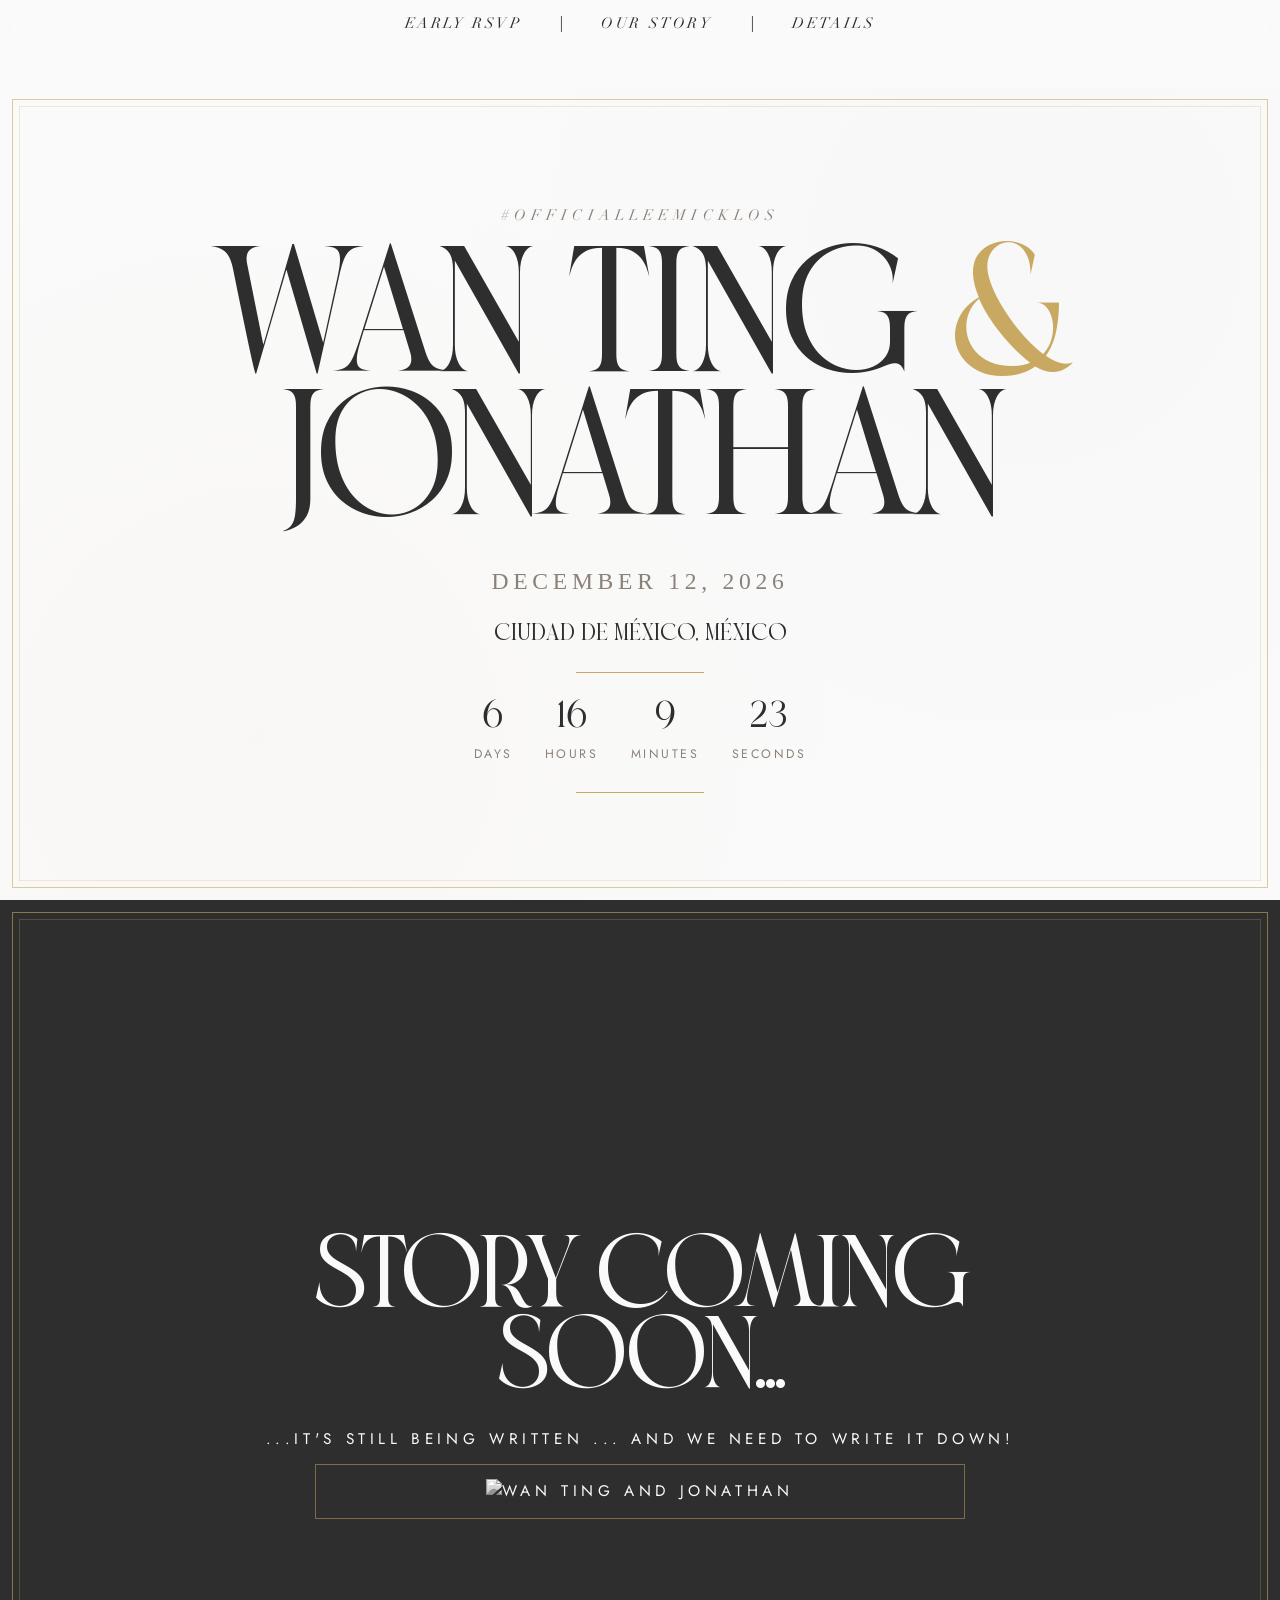
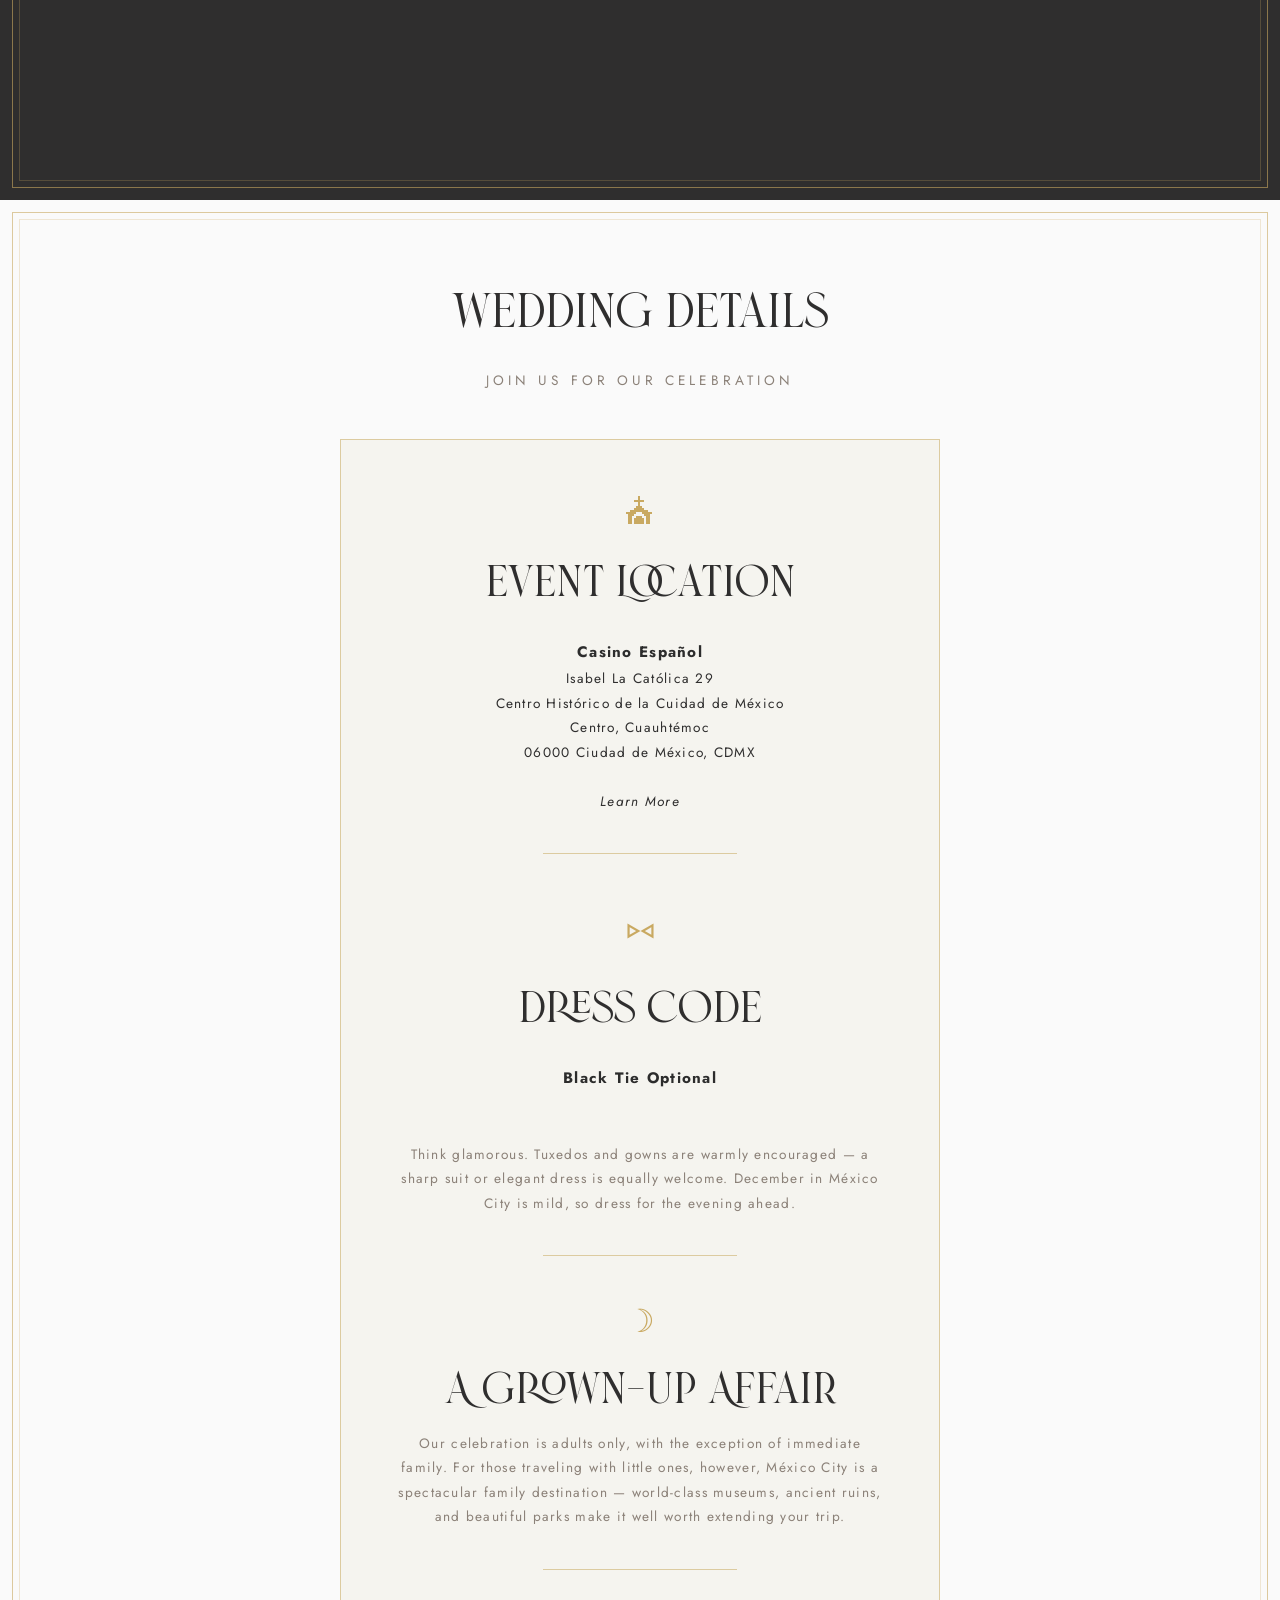
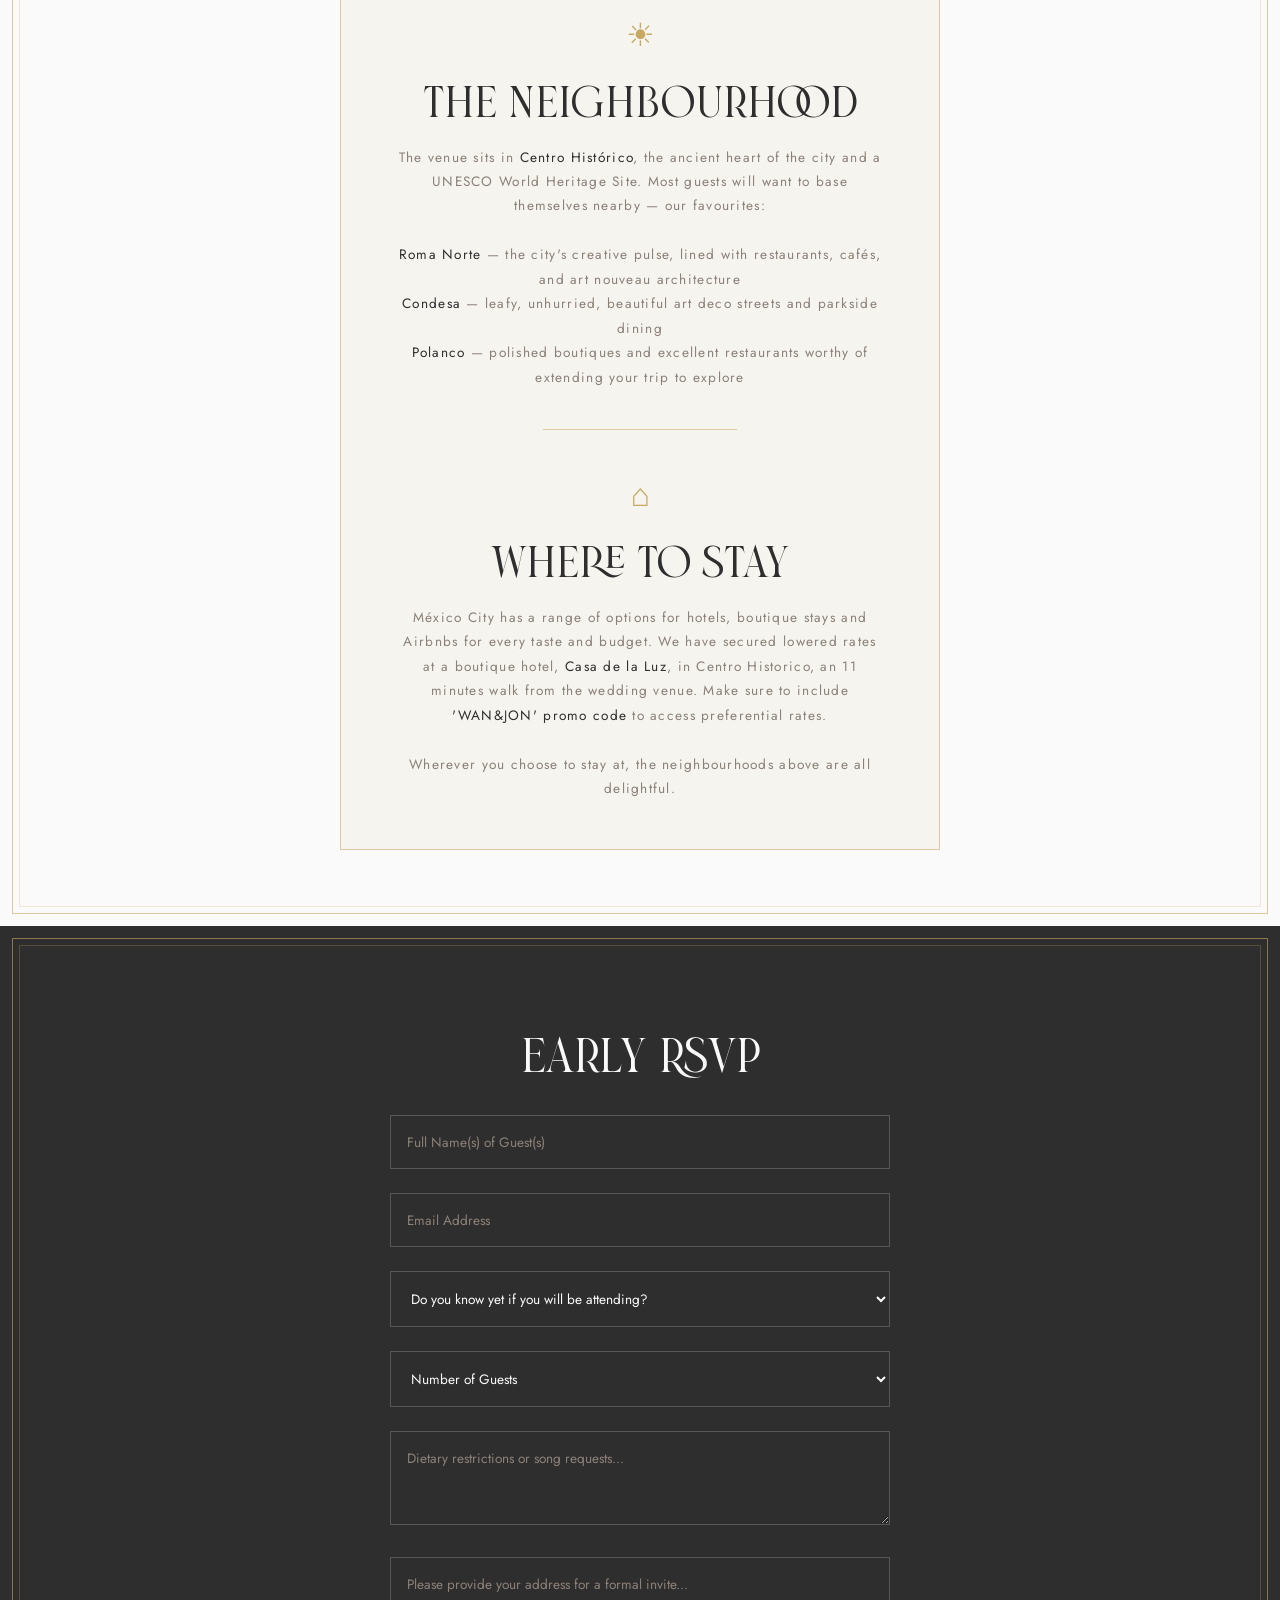
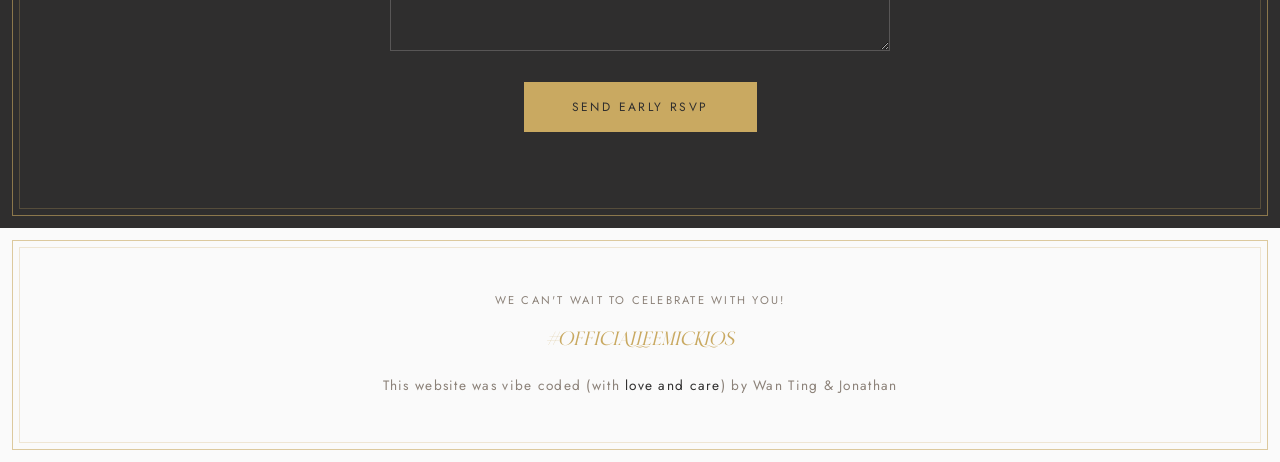
==== index.html @ aaa8ad7b "added casa de la luz" ====
<!DOCTYPE html>
<html lang="en">
<head>
  <meta charset="UTF-8">
  <meta name="viewport" content="width=device-width, initial-scale=1.0">
  <title>Wan Ting & Jonathan - December 12, 2026</title>
  
  <!-- Fonts -->
<!--   <link rel="preconnect" href="https://fonts.googleapis.com">
  <link rel="preconnect" href="https://fonts.gstatic.com" crossorigin>
  <link href="https://fonts.googleapis.com/css2?family=Cormorant+Garamond:ital,wght@0,300;0,400;0,500;0,600;1,300;1,400&family=Montserrat:wght@300;400;500&family=Allura&family=Calligraffitti&display=block" rel="stylesheet"> -->

  <link rel="preload" href="/fonts/didot-w01-italic.woff2" as ="font" type="font/woff2" crossorigin="anonymous"/>

  <!-- Google Fonts -->
  <link rel="preconnect" href="https://fonts.googleapis.com">
  <link rel="preconnect" href="https://fonts.gstatic.com" crossorigin>
  <link href="https://fonts.googleapis.com/css2?family=Jost:wght@200;300;400;500&display=swap" rel="stylesheet">

  <!-- Stylesheet -->
  <link rel="stylesheet" href="css/style.css">
</head>
<body>
  <!-- Navigation -->
  <script>/*
  <nav id="navbar">
    <a href="#home">Home</a>
<!--    <a href="#story">Our Story</a>-->
    <a href="#details">Details</a>
    <a href="#schedule">Schedule</a>
    <a href="#travel">Travel</a>
<!--    <a href="#registry">Registry</a>-->
    <a href="#rsvp">RSVP</a>
  </nav>
  */</script>

    <nav id="navbar">
    <a href="#rsvp">Early RSVP</a>
    |
    <a href="#story">Our Story</a>
    |
    <a href="#details">Details</a>
    <!--<a href="#coming-soon">Schedule</a>-->
    <!--<a href="#coming-soon">Travel</a>-->
    <!--<a href="#coming-soon">Registry</a>-->
    
  </nav>

  <!-- Nav height spacer — sits in flow before hero so border starts below nav -->
  <div id="nav-spacer" style="height: var(--nav-h); flex-shrink: 0;"></div>

  <!-- Hero Section -->
  <section class="hero" id="home">

    <span class="tag-line">#OFFICIALLEEMICKLOS</span>
    <h1 class="couple-names" id="couple-names-header" >
      Wan Ting <span class="ampersand">&</span><br/>Jonathan
    </h1>
    <p class="wedding-date">December 12, 2026</p>
    <p class="wedding-location"><a href="#details">Ciudad de México, México</a></p>
    
    <div class="decorative-line"></div>
    
    <div class="countdown" id="countdown">
      <div class="countdown-item">
        <div class="countdown-number" id="days">0</div>
        <div class="countdown-label">Days</div>
      </div>
      <div class="countdown-item">
        <div class="countdown-number" id="hours">0</div>
        <div class="countdown-label">Hours</div>
      </div>
      <div class="countdown-item">
        <div class="countdown-number" id="minutes">0</div>
        <div class="countdown-label">Minutes</div>
      </div>
      <div class="countdown-item">
        <div class="countdown-number" id="seconds">0</div>
        <div class="countdown-label">Seconds</div>
      </div>
    </div>

    <div class="decorative-line"></div>
  </section>


  <section class="dark-section" id="story">
      <h1 id="story-title">Story Coming Soon...</h1>
      <div id="story-details">...It's still being written ... and we need to write it down!</h1>
      <div class="hero-photo">
        <img src="images/1acaafa2-a20a-4136-b789-cf5ff760eb93.jpg" alt="Wan Ting and Jonathan">
      <div class="photo-frame"></div>
    </div>
  </section>

  <!-- Our Story -->
<!--  <section id="story">-->
<!--    <h2 class="section-title fade-in">Our Story</h2>-->
<!--    <p class="section-subtitle fade-in">From NYC to SEA</p>-->

<!--    <div class="story-content">-->
<!--      <div class="story-text fade-in">-->
<!--        <p>-->
<!--          Coming soon-->
<!--        </p>-->
<!--      </div>-->
<!--      <div class="story-image fade-in">-->
<!--        &lt;!&ndash; Replace with your photo &ndash;&gt;-->
<!--        <img src="images/475B6B75-3B34-4620-AA33-C7B18DB934E6.jpg" alt="Our engagement">-->
<!--      </div>-->
<!--    </div>-->
<!--  </section>-->

  <!-- Wedding Details -->
  <section id="details">
    <h2 class="section-title fade-in">Wedding Details</h2>
    <p class="section-subtitle fade-in">Join Us for Our Celebration</p>
    
    <!-- SINGLE CARD LAYOUT (temporary until all details are ready) -->
    <!-- To switch back to multi-card grid: comment out .details-single below and uncomment .details-grid further down -->
    <div class="details-single fade-in">

      <!-- Block 1: Location -->
      <div class="detail-block">
        <div class="detail-icon">⛪︎</div>
        <h3 class="detail-title">Event Location</h3>
        <p class="detail-info">
          <a href="https://www.google.com/maps/place/Casino+Espa%C3%B1ol+de+M%C3%A9xico/@19.4309025,-99.143275,15.25z/data=!4m6!3m5!1s0x85d1fed2cc29c243:0xacb23fdf60c1244d!8m2!3d19.4329532!4d-99.136557!16s%2Fg%2F1ts3fz7y?entry=ttu&g_ep=EgoyMDI2MDIxOC4wIKXMDSoASAFQAw%3D%3D" target="_blank" rel="noopener noreferrer">
            <strong>Casino Español</strong>
            Isabel La Católica 29<br>
            Centro Histórico de la Cuidad de México<br>
            Centro, Cuauhtémoc<br>
            06000 Ciudad de México, CDMX
          </a>
          <i><br /><br /><a href="https://es.wikipedia.org/wiki/Casino_Espa%C3%B1ol" target="_blank" rel="noopener noreferrer">Learn More</a></i>
        </p>
      </div>

      <div class="detail-block-divider"></div>

      <!-- Block 2: Dress Code -->
      <div class="detail-block">
        <div class="detail-icon detail-icon--lg">⑅</div>
        <h3 class="detail-title">Dress Code</h3>
        <p class="detail-info">
          <strong>Black Tie Optional</strong><br><br>
          Think glamorous. Tuxedos and gowns are warmly encouraged — a sharp suit or elegant dress is equally welcome. December in México City is mild, so dress for the evening ahead.
        </p>
      </div>

      <div class="detail-block-divider"></div>

      <!-- Block 3: A Grown-Up Affair -->
      <div class="detail-block">
        <div class="detail-icon">☽</div>
        <h3 class="detail-title">A Grown-Up Affair</h3>
        <p class="detail-info">
          Our celebration is adults only, with the exception of immediate family. For those traveling with little ones, however, México City is a spectacular family destination — world-class museums, ancient ruins, and beautiful parks make it well worth extending your trip.
        </p>
      </div>

      <div class="detail-block-divider"></div>

      <!-- Block 4: The Neighbourhood -->
      <div class="detail-block">
        <div class="detail-icon">☀</div>
        <h3 class="detail-title">The Neighbourhood</h3>
        <p class="detail-info">
          The venue sits in <a href="https://en.wikipedia.org/wiki/Historic_center_of_Mexico_City" target="_blank" rel="noopener noreferrer">Centro Histórico</a>, the ancient heart of the city and a UNESCO World Heritage Site. Most guests will want to base themselves nearby — our favourites:<br><br>
          <a href="https://en.wikipedia.org/wiki/Colonia_Roma" target="_blank" rel="noopener noreferrer">Roma Norte</a> — the city's creative pulse, lined with restaurants, cafés, and art nouveau architecture<br>
          <a href="https://en.wikipedia.org/wiki/Condesa" target="_blank" rel="noopener noreferrer">Condesa</a> — leafy, unhurried, beautiful art deco streets and parkside dining<br>
          <a href="https://en.wikipedia.org/wiki/Polanco,_Miguel_Hidalgo" target="_blank" rel="noopener noreferrer">Polanco</a> — polished boutiques and excellent restaurants worthy of extending your trip to explore
        </p>
      </div>

      <div class="detail-block-divider"></div>

      <!-- Block 5: Where to Stay -->
      <div class="detail-block">
        <div class="detail-icon">⌂</div>
        <h3 class="detail-title">Where to Stay</h3>
        <p class="detail-info">
          México City has a range of options for hotels, boutique stays and Airbnbs for every taste and budget.
          We have secured lowered rates at a boutique hotel, <a href="https://casadelaluz.mx/welcome" target="_blank" rel="noopener noreferrer">Casa de la Luz</a>, in Centro Historico, an 11 minutes walk from the wedding venue.
          Make sure to include <a href="https://hotels.cloudbeds.com/en/reservation/KqtfTV/?currency=usd" target="_blank" rel="noopener noreferrer"> 'WAN&JON' promo code </a> to access preferential rates.<br><br>
          Wherever you choose to stay at, the neighbourhoods above are all delightful.
        </p>
      </div>

    </div>

    <!-- MULTI-CARD GRID LAYOUT (uncomment when ready to expand details) -->
    <!--
    <div class="details-grid">
      <div class="detail-card fade-in">
        <div class="detail-icon">⛪︎</div>
        <h3 class="detail-title">Event Location</h3>
        <p class="detail-info">
          <a href="https://www.google.com/maps/place/Casino+Espa%C3%B1ol+de+M%C3%A9xico/@19.4309025,-99.143275,15.25z/data=!4m6!3m5!1s0x85d1fed2cc29c243:0xacb23fdf60c1244d!8m2!3d19.4329532!4d-99.136557!16s%2Fg%2F1ts3fz7y?entry=ttu&g_ep=EgoyMDI2MDIxOC4wIKXMDSoASAFQAw%3D%3D">
            <strong>Casino Español</strong>
            Isabel La Católica 29<br>
            Centro Histórico de la Cuidad de México<br>
            Centro, Cuauhtémoc<br>
            06000 Ciudad de México, CDMX
          </a>
          <i><br /><br /><a href="https://es.wikipedia.org/wiki/Casino_Espa%C3%B1ol">Learn More</a></i>
        </p>
      </div>
      <div class="detail-card fade-in">
        <div class="detail-icon detail-icon--lg">⑅</div>
        <h3 class="detail-title">Dress Code</h3>
        <p class="detail-info">
          <strong>Black Tie Optional</strong><br><br>
          Think glamorous. Tuxedos and gowns are warmly encouraged — a sharp suit or elegant dress is equally welcome. December in México City is mild, so dress for the evening ahead.
        </p>
      </div>
      <div class="detail-card fade-in">
        <div class="detail-icon">☽</div>
        <h3 class="detail-title">A Grown-Up Affair</h3>
        <p class="detail-info">
          Our celebration is adults only, with the exception of immediate family. For those traveling with little ones, however, México City is a spectacular family destination — world-class museums, ancient ruins, and beautiful parks make it well worth extending your trip.
        </p>
      </div>
      <div class="detail-card fade-in">
        <div class="detail-icon">☀</div>
        <h3 class="detail-title">The Neighbourhood</h3>
        <p class="detail-info">
          The venue sits in <a href="https://en.wikipedia.org/wiki/Historic_center_of_Mexico_City">Centro Histórico</a>, the ancient heart of the city and a UNESCO World Heritage Site. Most guests will want to base themselves nearby — our favourites:<br><br>
          <a href="https://en.wikipedia.org/wiki/Colonia_Roma">Roma Norte</a> — the city's creative pulse, lined with restaurants, cafés, and art nouveau architecture<br>
          <a href="https://en.wikipedia.org/wiki/Condesa">Condesa</a> — leafy, unhurried, beautiful art deco streets and parkside dining<br>
          <a href="https://en.wikipedia.org/wiki/Polanco,_Miguel_Hidalgo">Polanco</a> — polished boutiques and excellent restaurants worthy of extending your trip to explore
        </p>
      </div>
    </div>
    -->
  </section>

  <!-- Schedule -->
  <!-- <section id="schedule">
    <h2 class="section-title fade-in">Schedule of Events</h2>
    <p class="section-subtitle fade-in">Timeline for the Day</p>
    
    <div class="timeline fade-in">
      <div class="timeline-item">
        <div class="timeline-time">Details to come</div>
        <div class="timeline-dot"></div>
        <div class="timeline-content">
          <div class="timeline-title">Details to come</div>
          <div class="timeline-desc">Details to come</div>
        </div>
      </div>
      <div class="timeline-item">
        <div class="timeline-time">Details to come</div>
        <div class="timeline-dot"></div>
        <div class="timeline-content">
          <div class="timeline-title">Details to come</div>
          <div class="timeline-desc">Details to come</div>
        </div>
      </div>
      <div class="timeline-item">
        <div class="timeline-time">Details to come</div>
        <div class="timeline-dot"></div>
        <div class="timeline-content">
          <div class="timeline-title">Details to come</div>
          <div class="timeline-desc">Details to come</div>
        </div>
      </div>
      <div class="timeline-item">
        <div class="timeline-time">Details to come</div>
        <div class="timeline-dot"></div>
        <div class="timeline-content">
          <div class="timeline-title">Details to come</div>
          <div class="timeline-desc">Details to come</div>
        </div>
      </div>
      <div class="timeline-item">
        <div class="timeline-time">Details to come</div>
        <div class="timeline-dot"></div>
        <div class="timeline-content">
          <div class="timeline-title">Details to come</div>
          <div class="timeline-desc">Details to come</div>
        </div>
      </div>
    </div>
  </section> -->

  <!-- Travel -->
  <!-- <section id="travel">
    <h2 class="section-title fade-in">Travel</h2>
    <p class="section-subtitle fade-in">Getting to CDMX</p>
    
    <div class="details-grid">
      <div class="detail-card fade-in">
        <div class="detail-icon">✈</div>
        <h3 class="detail-title">By Air</h3>
        <p class="detail-info">
          Mexico City International Airport Benito Juárez (Aeropuerto Internacional de la Ciudad de México)<br>
          The wedding venue is an approximate 20 minutes drive from the airport.
        </p>
      </div>
      <div class="detail-card fade-in">
        <div class="detail-icon">⌯</div>
        <h3 class="detail-title">Neighborhoods</h3>
        <p class="detail-info">
          The venue is located in <a href="https://en.wikipedia.org/wiki/Historic_center_of_Mexico_City" target="_blank" rel="noopener noreferrer">Centro Historico</a>; a UNESCO World Heritage site - home to museums and other attractions.<br>
          Other neighborhoods we recommend include:<br>
          - <a href="https://en.wikipedia.org/wiki/Colonia_Roma" target="_blank" rel="noopener noreferrer">Roma Norte</a> (trendy neighborhood with plenty of food and shopping options. ~25min drive to venue)<br>
          - <a href="https://en.wikipedia.org/wiki/Condesa" target="_blank" rel="noopener noreferrer">Condesa</a> (charming and quaint neighborhood. ~35min drive to venue)<br>
          - <a href="https://en.wikipedia.org/wiki/Polanco" target="_blank" rel="noopener noreferrer">Polanco</a> (close to upscale boutiques. ~45min drive to venue)
        </p>
      </div>
      <div class="detail-card fade-in">
        <div class="detail-icon">♢</div>
        <h3 class="detail-title">Getting Around</h3>
        <p class="detail-info">
          We suggest using <a href="https://www.uber.com/us/en/download/" target="_blank" rel="noopener noreferrer">Uber</a> or <a href="https://web.didiglobal.com/" target="_blank" rel="noopener noreferrer">Didi</a> app to get around.<br>
          Rates on Didi are usually cheaper than Uber.<br>
          Please allow adequate time for travel as traffic can be unpredictable.

        </p>
      </div>
    </div>
  </section> -->

  <!-- Registry -->
<!--  <section id="registry">-->
<!--    <h2 class="section-title fade-in">Registry</h2>-->
<!--    <p class="section-subtitle fade-in">Details to come</p>-->
<!--    -->
<!--    <div class="registry-grid fade-in">-->
<!--      <a href="#" class="registry-card">-->
<!--        <div class="registry-name">Details to come</div>-->
<!--      </a>-->
<!--      <a href="#" class="registry-card">-->
<!--        <div class="registry-name">Details to come</div>-->
<!--      </a>-->
<!--      <a href="#" class="registry-card">-->
<!--        <div class="registry-name">Details to come</div>-->
<!--      </a>-->
<!--    </div>-->
<!--  </section>-->

  <!-- RSVP -->
  <section class="rsvp-section dark-section" id="rsvp">
    <h2 class="section-title fade-in">Early RSVP</h2>
    <!-- <p class="section-subtitle fade-in">Please respond by April 30, 2026</p> -->

    <iframe name="hidden_iframe" style="display:none;"></iframe>
    <form class="rsvp-form fade-in" method="POST" action="https://docs.google.com/forms/d/e/1FAIpQLScn2urUrGfiOU7IR4zDXmuGMRz6x7IHL95IGbYe1T4bHPPgrw/formResponse" target="hidden_iframe" onsubmit="showThankYou()">
      <div class="form-group">
        <input type="text" name="entry.1498135098" placeholder="Full Name(s) of Guest(s)" required>
      </div>
      <div class="form-group">
        <input type="email" name="entry.365874414" placeholder="Email Address" required>
      </div>
      <div class="form-group">
        <select name="entry.877086558" required>
          <option value="">Do you know yet if you will be attending?</option>
          <option value="Yes">Joyfully Accept</option>
          <option value="Maybe">Can't Decide Either Way Yet</option>
          <option value="No">Regretfully Decline</option>
        </select>
      </div>
      <div class="form-group">
        <select name="entry.572334989">
          <option value="">Number of Guests</option>
          <option value="1">1 Guest</option>
          <option value="2">2 Guests</option>
        </select>
      </div>
      <div class="form-group">
        <textarea name="entry.1424661284" rows="3" placeholder="Dietary restrictions or song requests..."></textarea>
      </div>
      <div class="form-group">
        <textarea name="entry.809552943" rows="3" placeholder="Please provide your address for a formal invite..."></textarea>
      </div>
      <button type="submit" class="submit-btn">Send Early RSVP</button>
    </form>
    <div id="thank-you" style="display:none; text-align:center;">
      <p style="color: var(--taupe);">Thank you! We can't wait to celebrate with you.</p>
    </div>
  </section>

  <!-- Footer -->
  <footer>
    <p class="footer-text">We can't wait to celebrate with you!</p>
    <p class="footer-hashtag">#OFFICIALLEEMICKLOS</p>
    <p class="detail-info">This website was vibe coded (with <a class="detail-info" href="https://www.youtube.com/watch?v=dQw4w9WgXcQ">love and care</a>) by Wan Ting & Jonathan</p>
  </footer>

  <!-- JavaScript -->
  <script src="js/main.js"></script>
</body>
</html>
---- css/style.css ----
/* ============================================
   WAN TING & JONATHAN WEDDING WEBSITE
   ============================================ */

/* Reset & Base */
*, *::before, *::after {
  margin: 0;
  padding: 0;
  box-sizing: border-box;
}

:root {
  --nav-h: 87px; /* fallback, overridden by JS */
  --off-white: rgb(250,250,250);
  --warm-white: #f5f4ef;
  --charcoal: #2C2C2C;
  --soft-black: #2f2e2e;
  --softer-black: #5a5858;
  --taupe: #8B8178;
  --gold: #C9A961;
  --light-gold: #f2ead9;
  --blush: #E8DDD4;
  --sage: #9CAF96;
  --gold-border: rgba(201,169,97,0.55);
  --cream-border: rgba(244,241,235,0.22);
  --major-border-color: var(--gold-border);
}

@font-face {
  font-family: "Brand"; /* Name the font */
  src: url("/fonts/brand.woff2") format("woff2"); /* Point to the file */
  font-weight: normal;
  font-style: normal;
  font-display: swap; /* Optional: control font loading behavior */

}

@font-face {
  font-family: "Didot Italic"; /* Name the font */
  src: url("/fonts/didot-w01-italic.woff2") format("woff2"); /* Point to the file */
  font-weight: normal;
  font-style: normal;
  font-display: swap; /* Optional: control font loading behavior */
}


html {
  scroll-behavior: smooth;
}

body {
  font-family: 'Didot', serif;
  background-color: var(--off-white);
  color: var(--charcoal);
  line-height: 1.6;
  overflow-x: hidden;
}

a:-webkit-any-link {
    color: var(--soft-black);
    cursor: pointer;
    text-decoration: none;
}

a:-webkit-any-link:hover {
    color: var(--gold);
    font-weight: bold;
}

/* Elegant Scrollbar */
::-webkit-scrollbar {
  width: 8px;
}
::-webkit-scrollbar-track {
  background: var(--off-white);
}
::-webkit-scrollbar-thumb {
  background: var(--taupe);
  border-radius: 4px;
}

/* ============================================
   NAVIGATION
   ============================================ */
nav {
  position: fixed;
  top: 0;
  left: 0;
  right: 0;
  z-index: 1000;
  padding: 0.8vw 3vw;
  display: flex;
  justify-content: center;
  align-items: center;
  gap: 3vw;
  background: transparent;
  backdrop-filter: blur(10px);
  -webkit-backdrop-filter: blur(10px);
  transition: all 0.4s ease;
}

nav.scrolled {
  padding: 1vw 3vw;
  box-shadow: 0 2px 20px rgba(0,0,0,0.05);
}

nav a {
  font-family: 'Didot Italic';
  font-size: calc(1vh + 0.5vw);
  font-weight: 400;
  letter-spacing: 0.2vw;
  text-transform: uppercase;
  color: var(--charcoal);
  text-decoration: none;
  padding: 0;
  position: relative;
  transition: color 0.3s ease;
}

nav a::after {
  content: '';
  position: absolute;
  bottom: 0;
  left: 0;
  width: 0;
  height: 1px;
  background: var(--gold);
  transition: width 0.3s ease;
}

nav a:hover::after {
  width: 100%;
}

nav a:hover {
  color: var(--gold);
}

nav.light-text {
  color: var(--off-white);
  background: transparent;
  backdrop-filter: blur(10px);
  -webkit-backdrop-filter: blur(10px);
}

nav.light-text a {
  color: var(--off-white);
}

nav.light-text a:hover {
  color: var(--gold);
}


/* ============================================
   HERO SECTION
   ============================================ */
.hero {
  height: calc(100vh - var(--nav-h));
  height: calc(100dvh - var(--nav-h));
  justify-content: center;
  align-items: center;
  gap: 1vh;
  /* padding-top shifts content below the fixed nav */
  /* no padding-top needed — nav spacer div handles the gap */
  box-shadow: inset 0 0 0 12px var(--off-white), inset 0 0 0 13px rgba(201,169,97,0.6), inset 0 0 0 19px var(--off-white), inset 0 0 0 20px rgba(201,169,97,0.25);
  position: relative;
  display: flex;
  flex-direction: column;
  justify-content: center;
  align-items: center;
  text-align: center;
  padding-left: 0vw;
  padding-right: 0vw ;
  position: relative;
  /* side borders via html outline */
}




.hero::before {
  content: '';
  position: absolute;
  top: 0;
  left: 0;
  right: 0;
  bottom: 0;
  background-image: 
    radial-gradient(circle at 20% 80%, rgba(201, 169, 97, 0.03) 0%, transparent 50%),
    radial-gradient(circle at 80% 20%, rgba(156, 175, 150, 0.03) 0%, transparent 50%);
  pointer-events: none;
}

/* ============================================
   HOME SECTION
   ============================================ */
#home {
  height: calc(100vh - var(--nav-h));
  height: calc(100dvh - var(--nav-h));
  max-height: calc(100vh - var(--nav-h));
  max-height: calc(100dvh - var(--nav-h));
  overflow: hidden;
}


.tag-line {
  font-size: clamp(0.5rem, calc(.5vw + 1vh), 1.1rem);
  font-family: 'Didot Italic';
  color: var(--taupe);
  letter-spacing: clamp(0.1em, .4vw, .5em);
  opacity: 0;
  animation: fadeInUp 1s ease 2s forwards;
  margin: clamp(8px, 2vh, 24px) 0;
}

.couple-names {
  font-family: 'Brand', serif;
  font-size: clamp(2.5rem, 6vw, 4.5rem);
  font-weight: 300;
  color: var(--soft-black);
  margin-bottom: .5vw;
  opacity: 0;
  animation: fadeInUp 1s ease 0.5s forwards;
}



#couple-names-header {
  margin-top: 0;
  font-size: clamp(2rem, min(14vw, 22vh), 14rem);
  line-height: .8em;
  letter-spacing: -0.05em;
  white-space: nowrap;
}



.couple-names .ampersand {
  
  font-weight: 300;
  color: var(--gold);
  margin: 0 0em;
}

.wedding-date {
  font-family: 'Didot', serif;
  font-size: calc(1vw + 1.2vh);
  /*font-weight: 400;*/
  letter-spacing: 0.2em;
  text-transform: uppercase;
  color: var(--taupe);
  margin-top: 0.5vw;
  margin-bottom: 0.5vw;
  opacity: 0;
  animation: fadeInUp 1s ease 0.7s forwards;
}

.wedding-venue {
  font-family: 'Brand', serif;
  font-size: calc(1vw + 2vh);
  font-weight: 300;
  color: var(--soft-black);
  line-height: 1;
  margin-top: .75vw;
}

.wedding-location {
  font-family: 'Brand', serif;
  font-size: calc(1vw + 1.2vh);
  /*font-style: italic;*/
  color: var(--charcoal);
  opacity: 0;
  animation: fadeInUp 1s ease 0.9s forwards;
}

/* ============================================
   COUNTDOWN
   ============================================ */
.countdown {
  display: flex;
  gap: 2.5vw;
  margin-top: clamp(4px, 1vh, 16px);
  margin-bottom: clamp(4px, 1vh, 16px);
  opacity: 0;
  animation: fadeInUp 1s ease 1.1s forwards;
  flex-shrink: 0;
}

.countdown-item {
  text-align: center;
}

.countdown-number {
  font-family: 'Brand', serif;
  font-size: calc(1.2vw + 2.4vh);
  font-weight: 300;
  color: var(--soft-black);
  line-height: 1;
}

.countdown-label {
  font-family: 'Jost', sans-serif;
  font-size: calc(.4vw + .8vh);
  letter-spacing: 0.2vw;
  text-transform: uppercase;
  color: var(--taupe);
  margin-top: 0.5rem;
}

/* Decorative Line */
.decorative-line {
  height: 1px;
  width: 10em;
  background: var(--gold);
  margin: clamp(4px, 1vh, 16px) auto;
  opacity: 0;
  animation: expandLine 1s ease 1.7s forwards;
  flex-shrink: 0;
}

.page-break-line {
  height: 1px;
  width: 80vw;
  background: var(--gold);
  margin: calc(2vh + 1vw);
  /*opacity: 0;*/
  /*animation: expandLine 1s ease 1.7s forwards;*/
}

.dark-section {
  background-color: var(--soft-black);
  color: var(--off-white);
  box-shadow: inset 0 0 0 12px var(--soft-black), inset 0 0 0 13px rgba(201,169,97,0.6), inset 0 0 0 19px var(--soft-black), inset 0 0 0 20px rgba(201,169,97,0.25);
}
/* ============================================
   COMING SOON
   ============================================ */
#coming-soon {
  min-height: 100vh;
  display: flex;
  flex-direction: column;
  justify-content: center;
  align-items: center;
  text-align: center;
}

#coming-soon {
  min-height: 100vh;
  display: flex;
  flex-direction: column;
  justify-content: center;
  align-items: center;
  text-align: center;
}

#coming-soon-text {
  font-family: 'Brand', serif;
  font-size: 8vw;
  font-weight: 300;
  margin-bottom: 1.5rem;
  opacity: 0;
  margin-top:4vw;
  line-height: .8em;
  letter-spacing: -0.05em;
  text-align: center;
  /*white-space: nowrap;*/
  animation: fadeInUp 1s ease 0.5s forwards;
}

#coming-soon-details {
  font-family: 'Jost', sans-serif;
  font-size: calc(.5vw + 1vh);
  font-weight: 400;
  letter-spacing: 0.3em;
  text-transform: uppercase;
  color: var(--off-white);
  margin-bottom: 0.5rem;
  opacity: 0;
  animation-fill-mode: forwards;

  animation: fadeInUp 1s ease 0.7s forwards;
}

/* ============================================
   HERO PHOTO
   ============================================ */
.hero-photo {
  width: 90 %;
  max-width: 1000px;
  margin-left: 5vw;
  margin-right: 5vw;
  margin-top:3vh;
  position: relative;
  opacity: 0;
  animation: fadeInUp 1.2s ease 1s forwards;
}

.hero-photo img {
  width: 100%;
  height: auto;
  filter: grayscale(100%);
  transition: filter 0.5s ease;
}

.hero-photo:hover img {
  filter: grayscale(50%);
}

.photo-frame {
  position: absolute;
  top: -15px;
  left: -15px;
  right: -15px;
  bottom: -15px;
  border: 1px solid var(--gold);

  pointer-events: none;
  opacity: 0.5;
}

/* ============================================
   SECTIONS
   ============================================ */
section {
  padding: 6vw 20vw;
  margin: 0 auto;
  box-shadow: inset 0 0 0 12px var(--off-white), inset 0 0 0 13px rgba(201,169,97,0.6), inset 0 0 0 19px var(--off-white), inset 0 0 0 20px rgba(201,169,97,0.25);
}

.section-title {
  font-family: 'Brand', serif;
  font-size: 3rem;
  font-weight: 300;
  text-align: center;
  color: var(--soft-black);
  margin-bottom: 1rem;
}


.section-subtitle {
  font-family: 'Jost', sans-serif;
  font-size: 0.85rem;
  letter-spacing: 0.3em;
  text-transform: uppercase;
  text-align: center;
  color: var(--taupe);
  margin-bottom: 3rem;
}

/* ============================================
   OUR STORY
   ============================================ */
/*.story-content {
  display: grid;
  grid-template-columns: 1fr 1fr;
  gap: 4rem;
  align-items: center;
}

.story-text {
  font-family: 'Brand', serif;
  font-size: 1.2rem;
  line-height: 1.9;
  color: var(--charcoal);
}

.story-text p {
  margin-bottom: 1.5rem;
}*/

#story {
  min-height: 100vh;
  display: flex;
  flex-direction: column;
  justify-content: center;
  align-items: center;
  text-align: center;
}

#story-title {
  font-family: 'Brand', serif;
  font-size: 8vw;
  font-weight: 300;
  margin-bottom: 1.5rem;
  opacity: 0;
  margin-top:4vw;
  line-height: .8em;
  letter-spacing: -0.05em;
  text-align: center;
  /*white-space: nowrap;*/
  animation: fadeInUp 1s ease 0.5s forwards;
}

#story-details {
  font-family: 'Jost', sans-serif;
  font-size: calc(.5vw + 1vh);
  font-weight: 400;
  letter-spacing: 0.3em;
  text-transform: uppercase;
  color: var(--off-white);
  margin-bottom: 0.5rem;
  opacity: 0;
  animation-fill-mode: forwards;

  animation: fadeInUp 1s ease 0.7s forwards;
}

.story-image {
  position: relative;
}

.story-image img {
  width: 100%;
  filter: grayscale(100%);
}

.story-image::before {
  content: '';
  position: absolute;
  top: 20px;
  left: 20px;
  right: -20px;
  bottom: -20px;
  border: 1px solid var(--blush);
  z-index: -1;
}

/* ============================================
   WEDDING DETAILS
   ============================================ */

/* --- Single consolidated card (current) --- */
.details-single {
  max-width: 600px;
  margin: 0 auto;
  background: var(--warm-white);
  border: 1px solid var(--gold-border);
  padding: 3rem 3.5rem;
  text-align: center;
}

.detail-block {
  padding: 2.5rem 0;
  display: flex;
  flex-direction: column;
  align-items: center;
}

.detail-block:first-child {
  padding-top: 0;
}

.detail-block:last-child {
  padding-bottom: 0;
}

.detail-block-divider {
  width: 40%;
  height: 1px;
  background: var(--gold-border);
  margin: 0 auto;
}

/* --- Multi-card grid (uncomment in HTML to activate) --- */
.details-grid {
  display: grid;
  grid-template-columns: repeat(2, 1fr);
  grid-auto-rows: 1fr;
  gap: 2rem;
  text-align: center;
}

.detail-card {
  padding: 3rem 2rem;
  background: var(--warm-white);
  border: 1px solid var(--gold-border);
  transition: transform 0.3s ease, box-shadow 0.3s ease;
  display: flex;
  flex-direction: column;
  align-items: center;
  justify-content: flex-start;
}

.detail-card:hover {
  transform: translateY(-5px);
  box-shadow: 0 10px 40px rgba(0,0,0,0.05);
}

.detail-icon {
  font-size: 2rem;
  margin-bottom: 1.5rem;
  color: var(--gold);
}

.detail-icon--lg {
  font-size: 2.8rem;
}

.detail-title {
  font-family: 'Brand', serif;
  font-size: 2.75rem;
  font-weight: 400;
  line-height: 0.99;
  margin-bottom: 1rem;
  color: var(--soft-black);
}

.detail-info {
  /*font-family: 'Didot', serif;*/
  font-family: 'Jost', sans-serif;
  letter-spacing: .1vw;
  font-size: .85rem; 
  color: var(--taupe);
  line-height: 1.8;
}

.detail-info strong {
  display: block;
  color: var(--charcoal);
  margin-top: 1rem;
  font-size: .95rem; 
}

/* ============================================
   TIMELINE
   ============================================ */
.timeline {
  position: relative;
  max-width: 600px;
  margin: 0 auto;
}

.timeline::before {
  content: '';
  position: absolute;
  left: 50%;
  top: 0;
  bottom: 0;
  width: 1px;
  background: var(--blush);
  transform: translateX(-50%);
}

.timeline-item {
  display: flex;
  align-items: center;
  margin-bottom: 2rem;
}

.timeline-time {
  flex: 1;
  text-align: right;
  padding-right: 2rem;
  font-family: 'Jost', sans-serif;
  font-size: 0.8rem;
  letter-spacing: 0.1em;
  color: var(--gold);
}

.timeline-dot {
  width: 12px;
  height: 12px;
  background: var(--gold);
  border-radius: 50%;
  position: relative;
  z-index: 1;
}

.timeline-content {
  flex: 1;
  padding-left: 2rem;
}

.timeline-title {
  font-family: 'Brand', serif;
  font-size: 1.3rem;
  color: var(--soft-black);
}

.timeline-desc {
  font-family: 'Jost', sans-serif;
  font-size: 0.75rem;
  color: var(--taupe);
}

/* ============================================
   RSVP SECTION
   ============================================ */
.rsvp-section {
  padding: 6rem 2rem;
  box-shadow: inset 0 0 0 12px var(--soft-black), inset 0 0 0 13px rgba(201,169,97,0.6), inset 0 0 0 19px var(--soft-black), inset 0 0 0 20px rgba(201,169,97,0.25);
  text-align: center;
  max-width: none;
  min-height: 90vh;
  color: var(--off-white);
}

.rsvp-section .section-title {
  color: var(--off-white);
}

.rsvp-section .section-subtitle {
  color: var(--taupe);
}

.rsvp-form {
  max-width: 500px;
  margin: 0 auto;
}

.form-group {
  margin-bottom: 1.5rem;
}

.form-group input,
.form-group select,
.form-group textarea {
  color: var(--off-white);
  width: 100%;
  padding: 1rem;
  font-family: 'Jost', sans-serif;
  font-size: 0.85rem;
  background: transparent;
  border: 1px solid rgba(253, 251, 247, 0.2);
  transition: border-color 0.3s ease;
}

.form-group input::placeholder,
.form-group textarea::placeholder {
  color: var(--taupe);
}

.form-group input:focus,
.form-group select:focus,
.form-group textarea:focus {
  outline: none;
  border-color: var(--gold);
}

.form-group select {
  cursor: pointer;
}

.form-group select option {
  background: var(--soft-black);
}

.submit-btn {
  font-family: 'Jost', sans-serif;
  font-size: 0.75rem;
  letter-spacing: 0.2em;
  text-transform: uppercase;
  padding: 1rem 3rem;
  background: var(--gold);
  color: var(--soft-black);
  border: none;
  cursor: pointer;
  transition: all 0.3s ease;
}

.submit-btn:hover {
  background: var(--off-white);
  color: var(--soft-black);
}

/* ============================================
   REGISTRY
   ============================================ */
.registry-grid {
  display: flex;
  justify-content: center;
  gap: 2rem;
  flex-wrap: wrap;
}

.registry-card {
  padding: 2rem 3rem;
  border: 1px solid var(--blush);
  text-align: center;
  transition: all 0.3s ease;
  cursor: pointer;
  text-decoration: none;
}

.registry-card:hover {
  background: var(--warm-white);
  border-color: var(--gold);
  transform: translateY(-3px);
}

.registry-name {
  font-family: 'Brand', serif;
  font-size: 1.3rem;
  color: var(--soft-black);
}

/* ============================================
   FOOTER
   ============================================ */
footer {
  text-align: center;
  padding: 4rem 2rem;
  background: var(--off-white);
  box-shadow: inset 0 0 0 12px var(--off-white), inset 0 0 0 13px rgba(201,169,97,0.6), inset 0 0 0 19px var(--off-white), inset 0 0 0 20px rgba(201,169,97,0.25);
}

.footer-text {
  font-family: 'Jost', sans-serif;
  font-size: 0.7rem;
  letter-spacing: 0.2em;
  text-transform: uppercase;
  color: var(--taupe);
}

.footer-hashtag {
  font-family: 'Brand', serif;
  font-size: 1.2rem;
  font-style: italic;
  color: var(--gold);
  margin-top: 1rem;
  margin-bottom: 1rem;
}

/* ============================================
   ANIMATIONS
   ============================================ */
@keyframes fadeInUp {
  from {
    opacity: 0;
    transform: translateY(30px);
  }
  to {
    opacity: 1;
    transform: translateY(0);
  }
}

@keyframes expandLine {
  from {
    opacity: 0;
    width: 0;
  }
  to {
    opacity: 1;
    width: 10vw;
  }
}

/* Scroll Animations */
.fade-in {
  opacity: 0;
  transform: translateY(30px);
  transition: opacity 0.8s ease, transform 0.8s ease;
}

.fade-in.visible {
  opacity: 1;
  transform: translateY(0);
}

/* ============================================
   RESPONSIVE DESIGN
   ============================================ */
@media (max-width: 768px) {

  section {
    padding: 6vw 12vw;
  }

  .story-content {
    grid-template-columns: 1fr;
    gap: 2rem;
  }

  .details-grid {
    grid-template-columns: 1fr;
  }

  .details-single {
    padding: 2rem 1.5rem;
    max-width: 95vw;
    margin-bottom: 3vh;
  }

  .detail-title { 
    font-size: 6vw;
  }

  .detail-card {
    width: 95vw;
  }

  .timeline-item {
    flex-direction: column;
    text-align: center;
  }

  .timeline::before {
    display: none;
  }

  .timeline-time {
    text-align: center;
    padding: 0;
    margin-bottom: 0.5rem;
  }

  .timeline-content {
    padding: 0;
  }
}
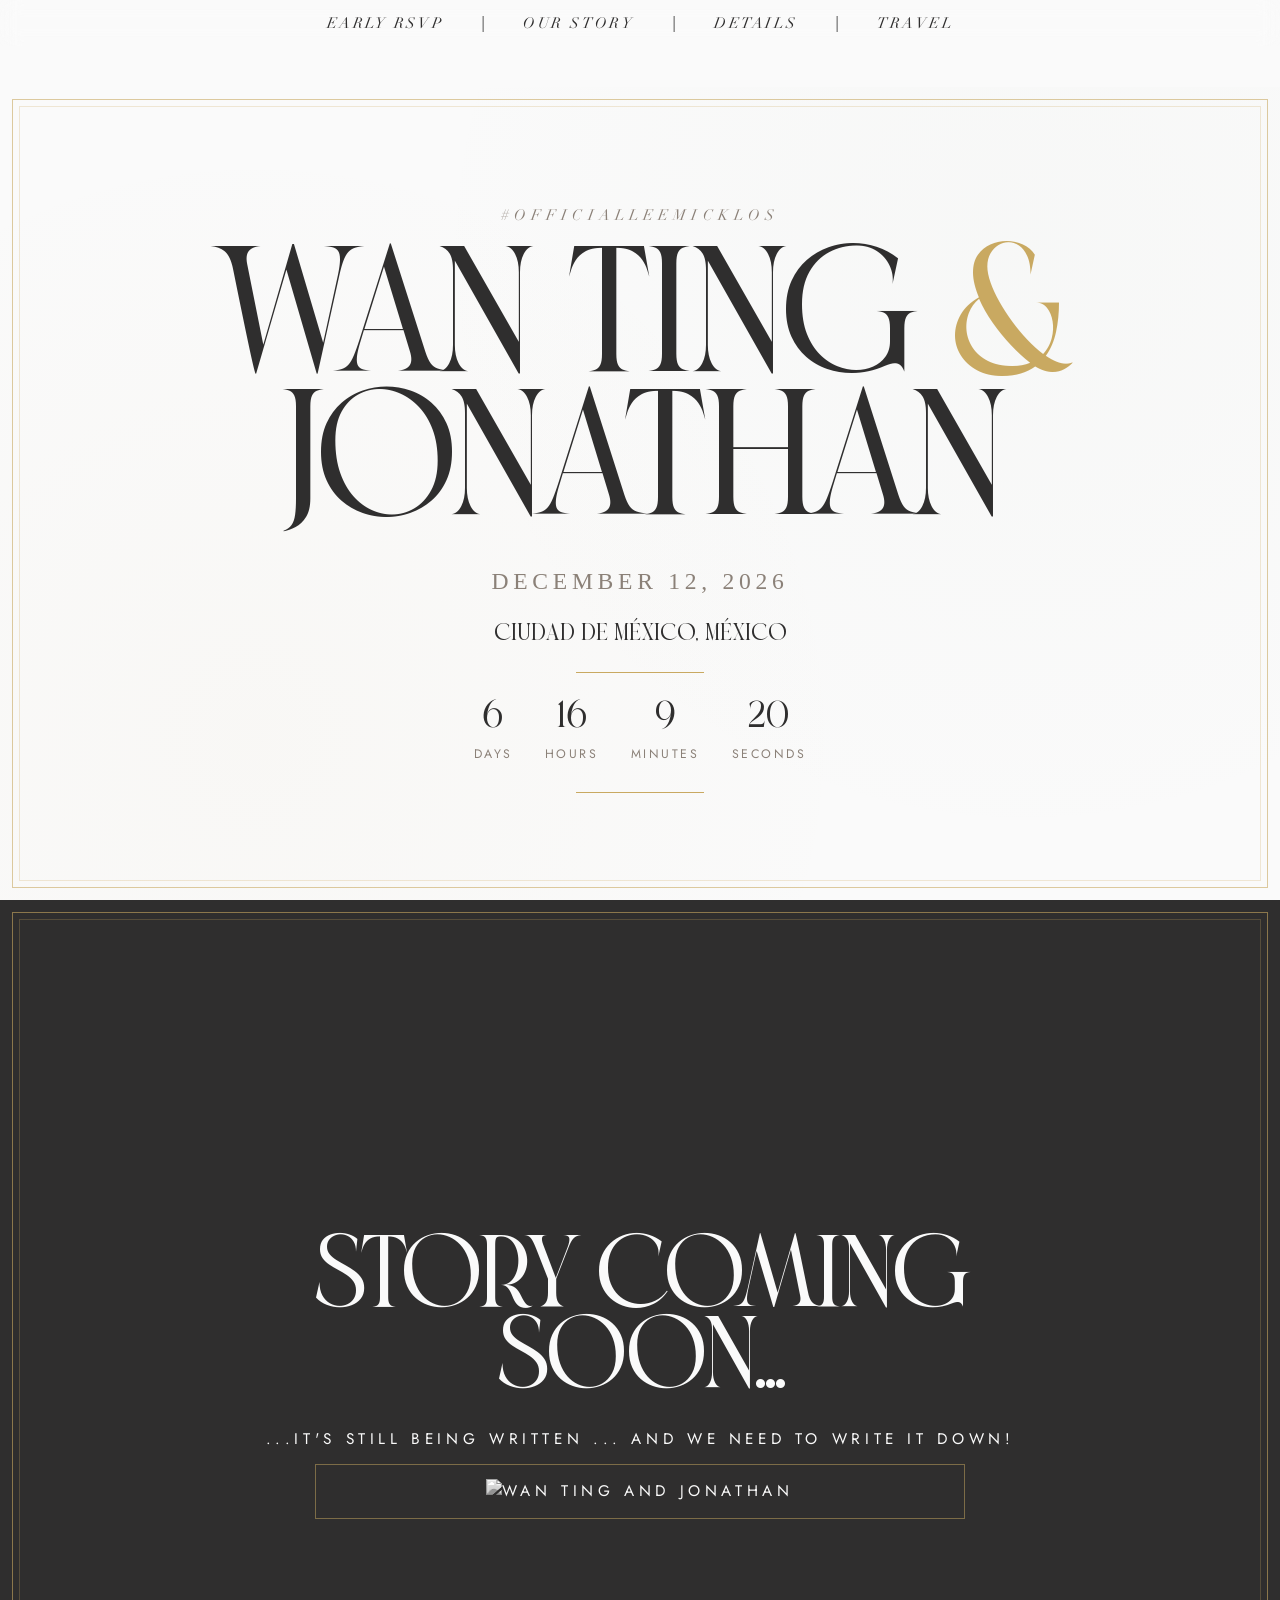
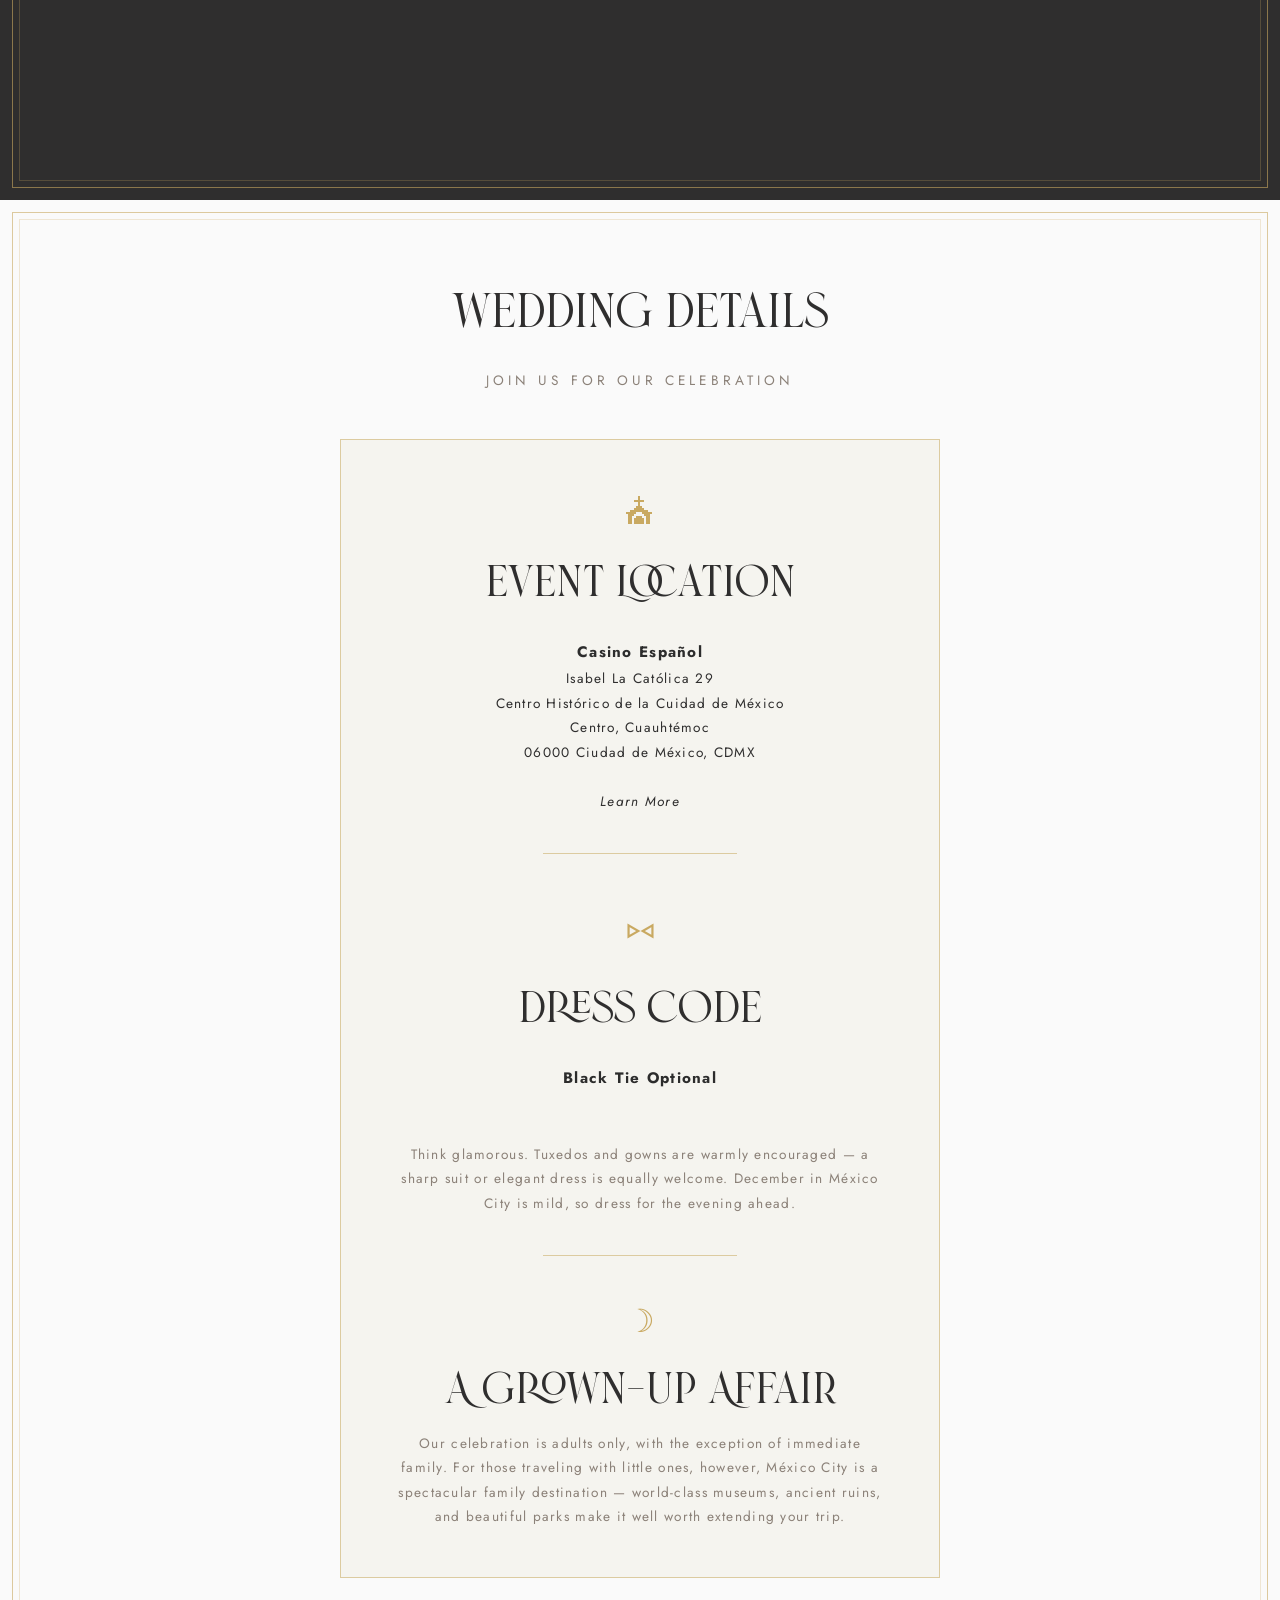
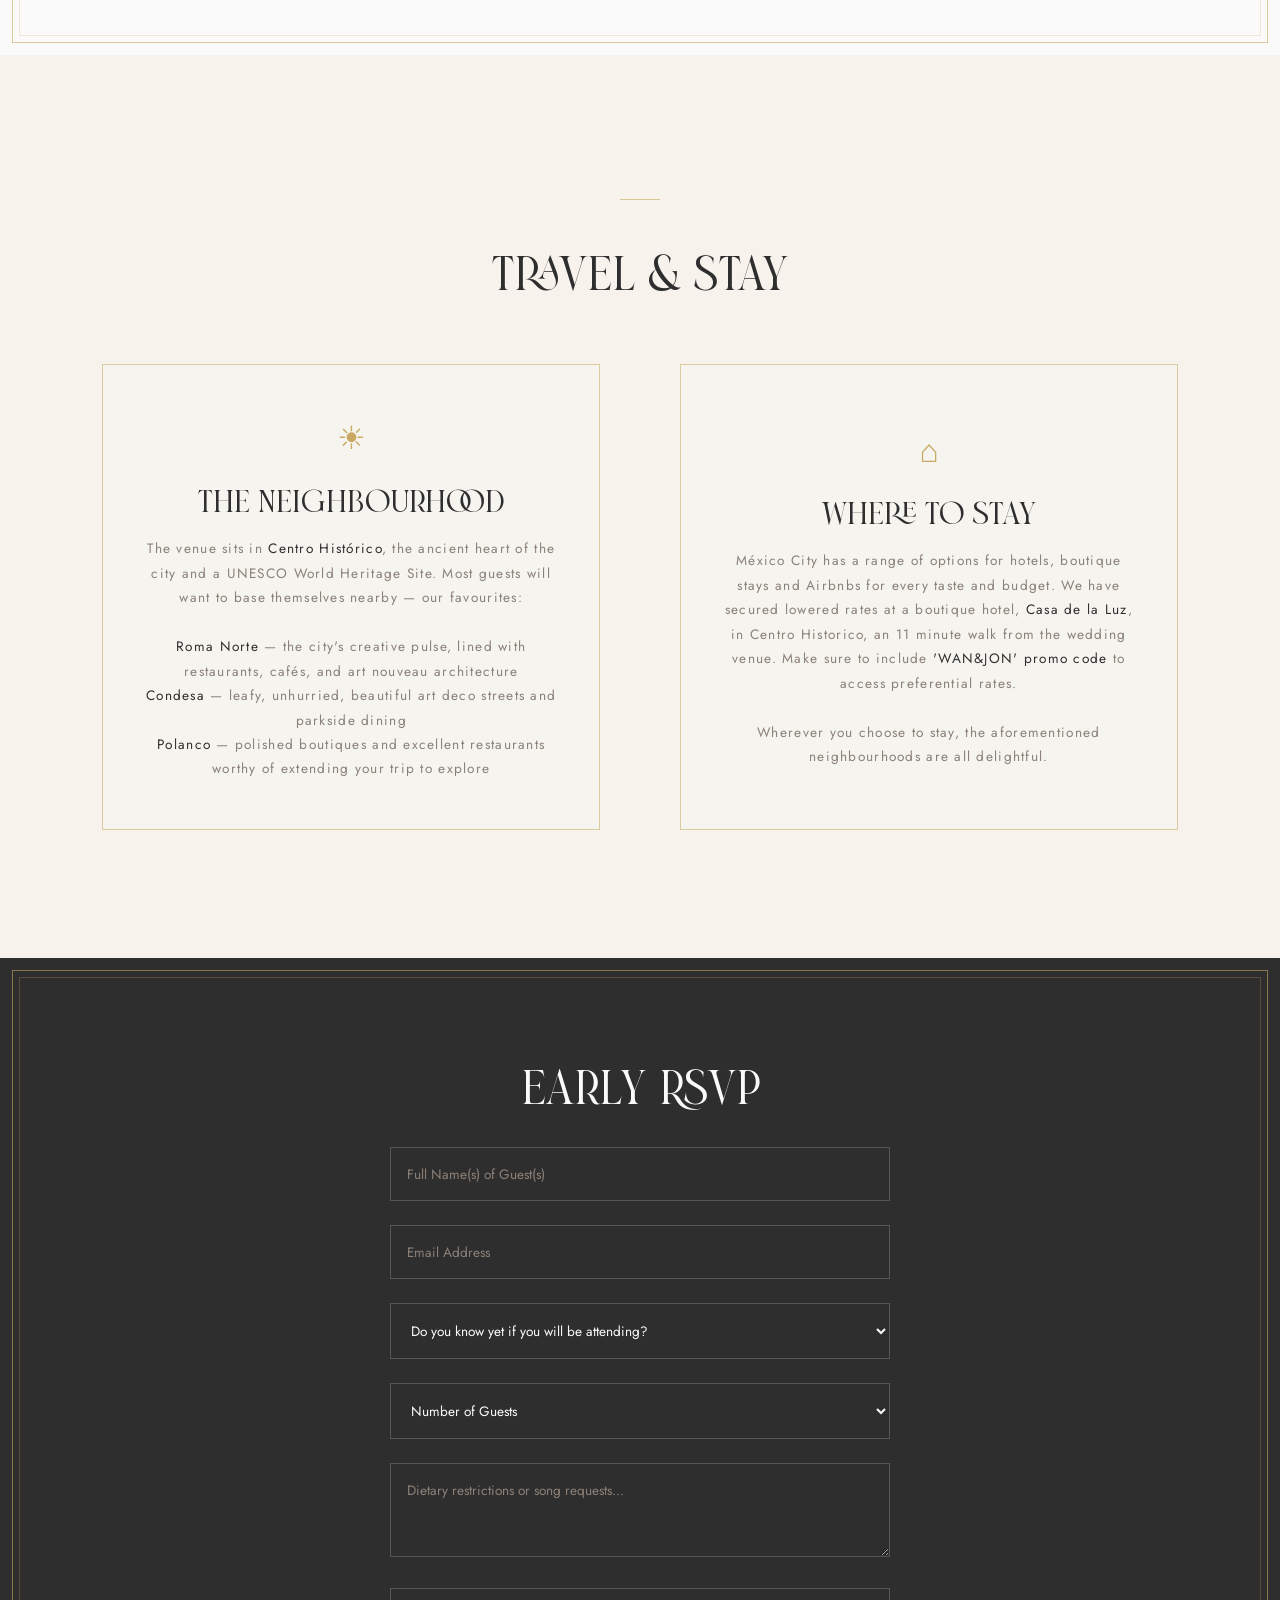
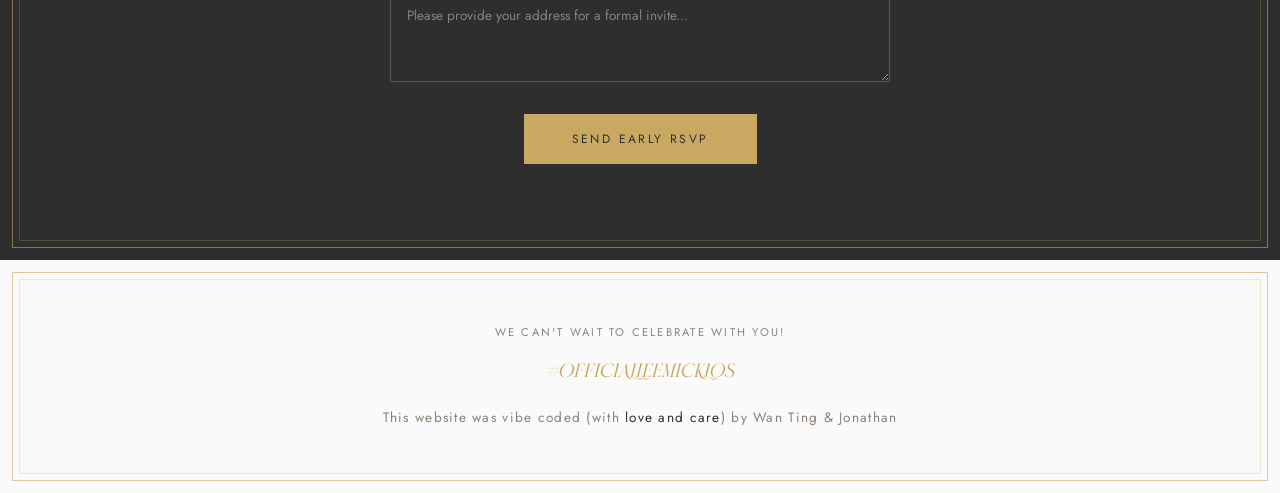
==== commit f2d411ed: "new section - travel" ====
--- a/index.html
+++ b/index.html
@@ -40,8 +40,9 @@
     <a href="#story">Our Story</a>
     |
     <a href="#details">Details</a>
+    |
     <!--<a href="#coming-soon">Schedule</a>-->
-    <!--<a href="#coming-soon">Travel</a>-->
+    <a href="#travel">Travel</a>
     <!--<a href="#coming-soon">Registry</a>-->
     
   </nav>
@@ -159,34 +160,6 @@
         </p>
       </div>
 
-      <div class="detail-block-divider"></div>
-
-      <!-- Block 4: The Neighbourhood -->
-      <div class="detail-block">
-        <div class="detail-icon">☀</div>
-        <h3 class="detail-title">The Neighbourhood</h3>
-        <p class="detail-info">
-          The venue sits in <a href="https://en.wikipedia.org/wiki/Historic_center_of_Mexico_City" target="_blank" rel="noopener noreferrer">Centro Histórico</a>, the ancient heart of the city and a UNESCO World Heritage Site. Most guests will want to base themselves nearby — our favourites:<br><br>
-          <a href="https://en.wikipedia.org/wiki/Colonia_Roma" target="_blank" rel="noopener noreferrer">Roma Norte</a> — the city's creative pulse, lined with restaurants, cafés, and art nouveau architecture<br>
-          <a href="https://en.wikipedia.org/wiki/Condesa" target="_blank" rel="noopener noreferrer">Condesa</a> — leafy, unhurried, beautiful art deco streets and parkside dining<br>
-          <a href="https://en.wikipedia.org/wiki/Polanco,_Miguel_Hidalgo" target="_blank" rel="noopener noreferrer">Polanco</a> — polished boutiques and excellent restaurants worthy of extending your trip to explore
-        </p>
-      </div>
-
-      <div class="detail-block-divider"></div>
-
-      <!-- Block 5: Where to Stay -->
-      <div class="detail-block">
-        <div class="detail-icon">⌂</div>
-        <h3 class="detail-title">Where to Stay</h3>
-        <p class="detail-info">
-          México City has a range of options for hotels, boutique stays and Airbnbs for every taste and budget.
-          We have secured lowered rates at a boutique hotel, <a href="https://casadelaluz.mx/welcome" target="_blank" rel="noopener noreferrer">Casa de la Luz</a>, in Centro Historico, an 11 minutes walk from the wedding venue.
-          Make sure to include <a href="https://hotels.cloudbeds.com/en/reservation/KqtfTV/?currency=usd" target="_blank" rel="noopener noreferrer"> 'WAN&JON' promo code </a> to access preferential rates.<br><br>
-          Wherever you choose to stay at, the neighbourhoods above are all delightful.
-        </p>
-      </div>
-
     </div>
 
     <!-- MULTI-CARD GRID LAYOUT (uncomment when ready to expand details) -->
@@ -233,6 +206,42 @@
       </div>
     </div>
     -->
+  </section>
+
+  <!-- Travel & Stay -->
+  <section id="travel">
+    <span class="section-numeral fade-in" aria-hidden="true"> </span>
+    <h2 class="section-title fade-in">Travel & Stay</h2>
+    <p class="section-subtitle fade-in"> </p>
+    <div class="section-split fade-in">
+      <!-- Panel 1: The Neighbourhood -->
+      <div class="split-panel">
+        <div class="split-inner">
+          <div class="detail-icon">☀</div>
+          <h3 class="detail-title">The Neighbourhood</h3>
+          <p class="detail-info">
+            The venue sits in <a href="https://en.wikipedia.org/wiki/Historic_center_of_Mexico_City" target="_blank" rel="noopener noreferrer">Centro Histórico</a>, the ancient heart of the city and a UNESCO World Heritage Site. Most guests will want to base themselves nearby — our favourites:<br><br>
+            <a href="https://en.wikipedia.org/wiki/Colonia_Roma" target="_blank" rel="noopener noreferrer">Roma Norte</a> — the city's creative pulse, lined with restaurants, cafés, and art nouveau architecture<br>
+            <a href="https://en.wikipedia.org/wiki/Condesa" target="_blank" rel="noopener noreferrer">Condesa</a> — leafy, unhurried, beautiful art deco streets and parkside dining<br>
+            <a href="https://en.wikipedia.org/wiki/Polanco,_Miguel_Hidalgo" target="_blank" rel="noopener noreferrer">Polanco</a> — polished boutiques and excellent restaurants worthy of extending your trip to explore
+          </p>
+        </div>
+      </div>
+
+      <!-- Panel 2: Where to Stay -->
+      <div class="split-panel">
+        <div class="split-inner">
+          <div class="detail-icon">⌂</div>
+          <h3 class="detail-title">Where to Stay</h3>
+          <p class="detail-info">
+            México City has a range of options for hotels, boutique stays and Airbnbs for every taste and budget.
+            We have secured lowered rates at a boutique hotel, <a href="https://casadelaluz.mx/welcome" target="_blank" rel="noopener noreferrer">Casa de la Luz</a>, in Centro Historico, an 11 minute walk from the wedding venue.
+            Make sure to include <a href="https://hotels.cloudbeds.com/en/reservation/KqtfTV/?currency=usd" target="_blank" rel="noopener noreferrer">'WAN&JON' promo code</a> to access preferential rates.<br><br>
+            Wherever you choose to stay, the aforementioned neighbourhoods are all delightful.
+          </p>
+        </div>
+      </div>
+    </div>
   </section>
 
   <!-- Schedule -->
--- a/css/style.css
+++ b/css/style.css
@@ -21,6 +21,7 @@
   --light-gold: #f2ead9;
   --blush: #E8DDD4;
   --sage: #9CAF96;
+  --light-gold: #f7f3ec;
   --gold-border: rgba(201,169,97,0.55);
   --cream-border: rgba(244,241,235,0.22);
   --major-border-color: var(--gold-border);
@@ -685,6 +686,67 @@
 }
 
 /* ============================================
+   TRAVEL & STAY
+   ============================================ */
+
+/* Override the default section frame for #travel only */
+section#travel {
+  background-color: var(--light-gold);
+  box-shadow: none;
+  padding-top: 10vw;
+  padding-bottom: 10vw;
+}
+
+/* The Roman numeral acts as a section opener */
+.section-numeral {
+  display: block;
+  font-family: 'Didot Italic', Georgia, serif;
+  font-style: italic;
+  font-size: 1.5rem;
+  letter-spacing: 0.4em;
+  color: var(--gold);
+  text-align: center;
+  margin: 0 0 2.5rem;
+  opacity: 0.7;
+}
+
+/* Small hairline beneath the numeral */
+.section-numeral::after {
+  content: '';
+  display: block;
+  width: 40px;
+  height: 1px;
+  background: var(--gold);
+  margin: 1rem auto 0;
+  opacity: 0.6;
+}
+
+/* For Travel & Stay, drop the boxed card — let blocks breathe on the cream */
+section#travel .details-single {
+  background: transparent;
+  border: none;
+  padding: 0;
+  max-width: 600px;
+}
+
+/* Slightly more vertical space between blocks in the open layout */
+section#travel .detail-block {
+  padding: 3.5rem 0;
+}
+
+/* Mobile */
+@media (max-width: 768px) {
+  section#travel {
+    padding-top: 8vw;
+    padding-bottom: 8vw;
+  }
+  .section-numeral {
+    font-size: 1.2rem;
+    margin-bottom: 2rem;
+  }
+}
+
+/* ============================================
    RSVP SECTION
    ============================================ */
 .rsvp-section {
@@ -765,6 +827,56 @@
 }
 
 /* ============================================
+   SECTION SPLIT — side-by-side panels (Nora-style)
+   ============================================ */
+section#travel {
+  padding-left: 8vw;
+  padding-right: 8vw;
+}
+
+section#travel .section-split {
+  display: grid;
+  grid-template-columns: 1fr 1fr;
+  gap: 5rem;
+  justify-content: center;
+  max-width: 1100px;
+  margin: 0 auto;
+}
+
+section#travel .split-panel {
+  background-color: var(--warm-white);
+  border: 1px solid var(--gold-border);
+  display: flex;
+  align-items: center;
+  justify-content: center;
+  min-height: 420px;
+}
+
+section#travel .split-inner {
+  padding: 3rem 2.5rem;
+  text-align: center;
+  max-width: 100%;
+}
+
+section#travel .split-inner .detail-title {
+  font-size: 2rem;
+}
+
+@media (max-width: 768px) {
+  section#travel .section-split {
+    grid-template-columns: 1fr;
+    gap: 1.5rem;
+    max-width: 95vw;
+  }
+  section#travel .split-panel {
+    min-height: auto;
+  }
+  section#travel .split-inner {
+    padding: 2.5rem 2rem;
+  }
+}
+
+/* ============================================
    REGISTRY
    ============================================ */
 .registry-grid {
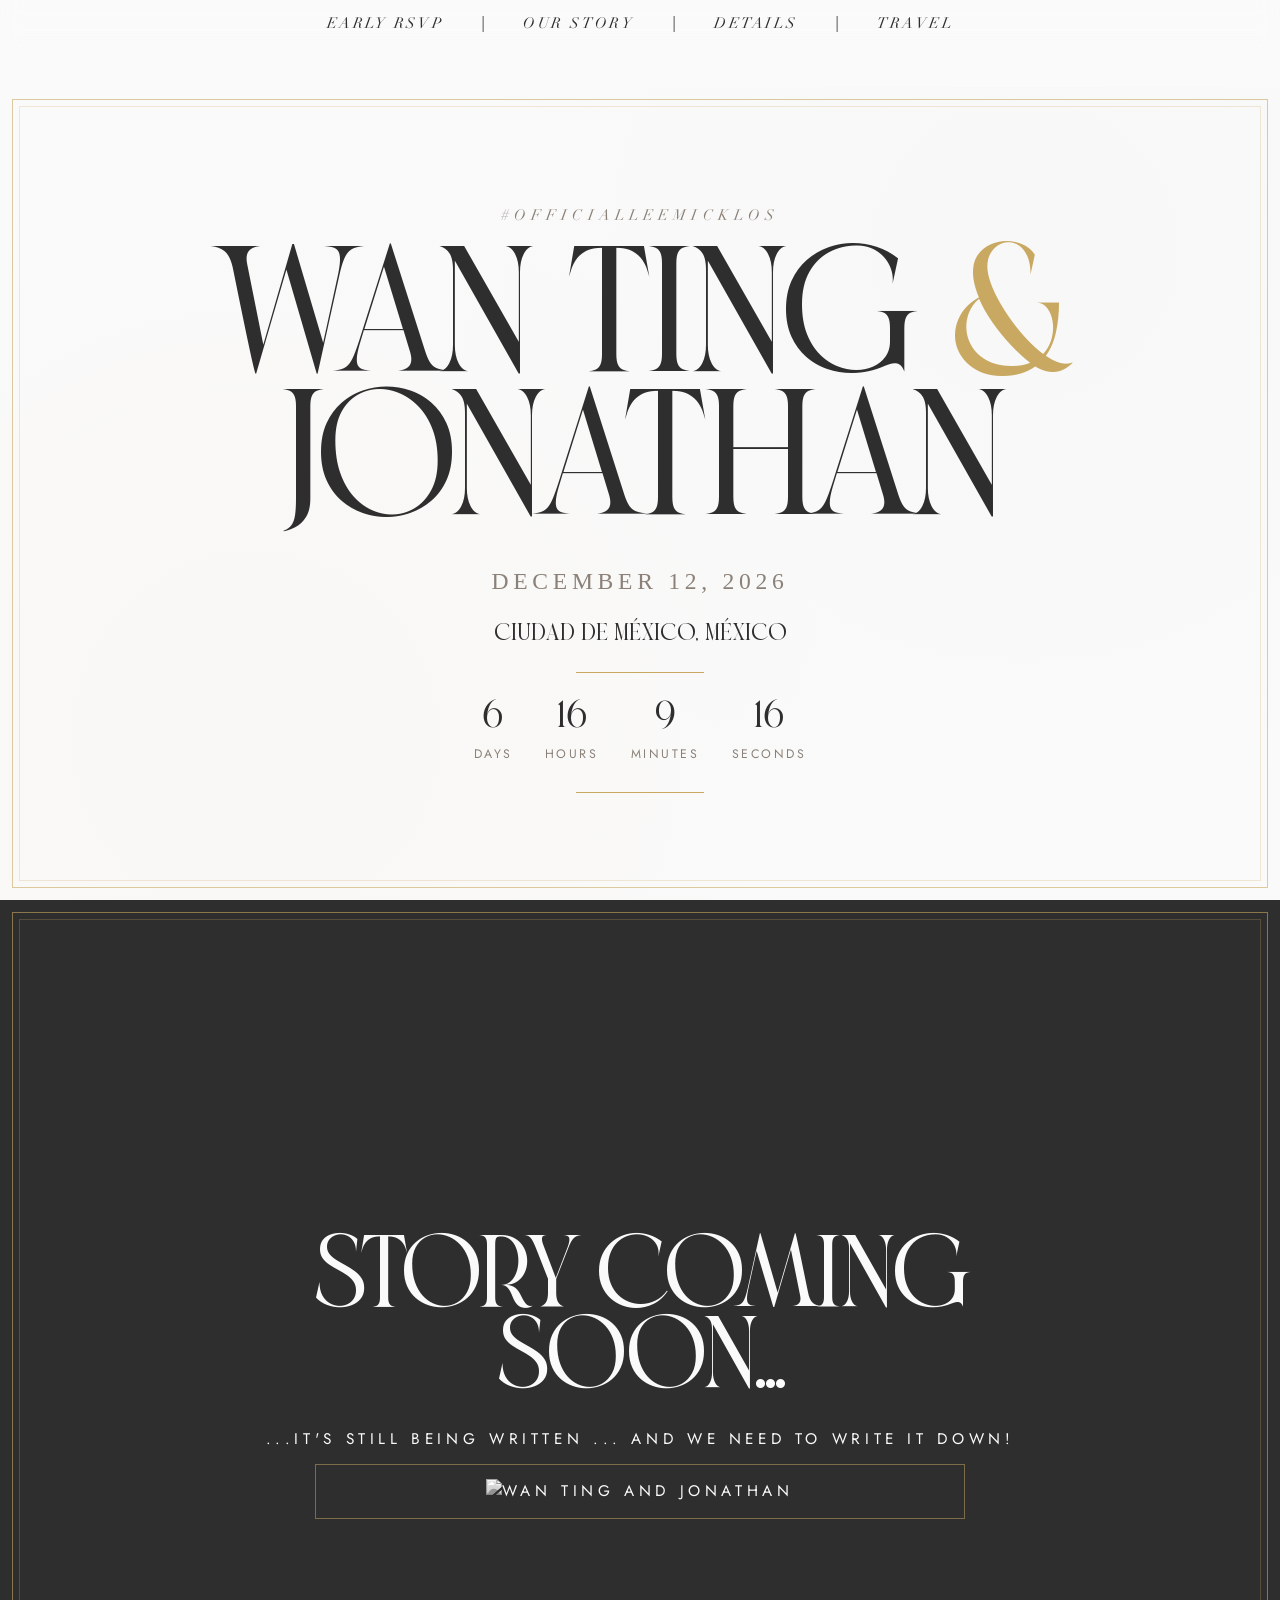
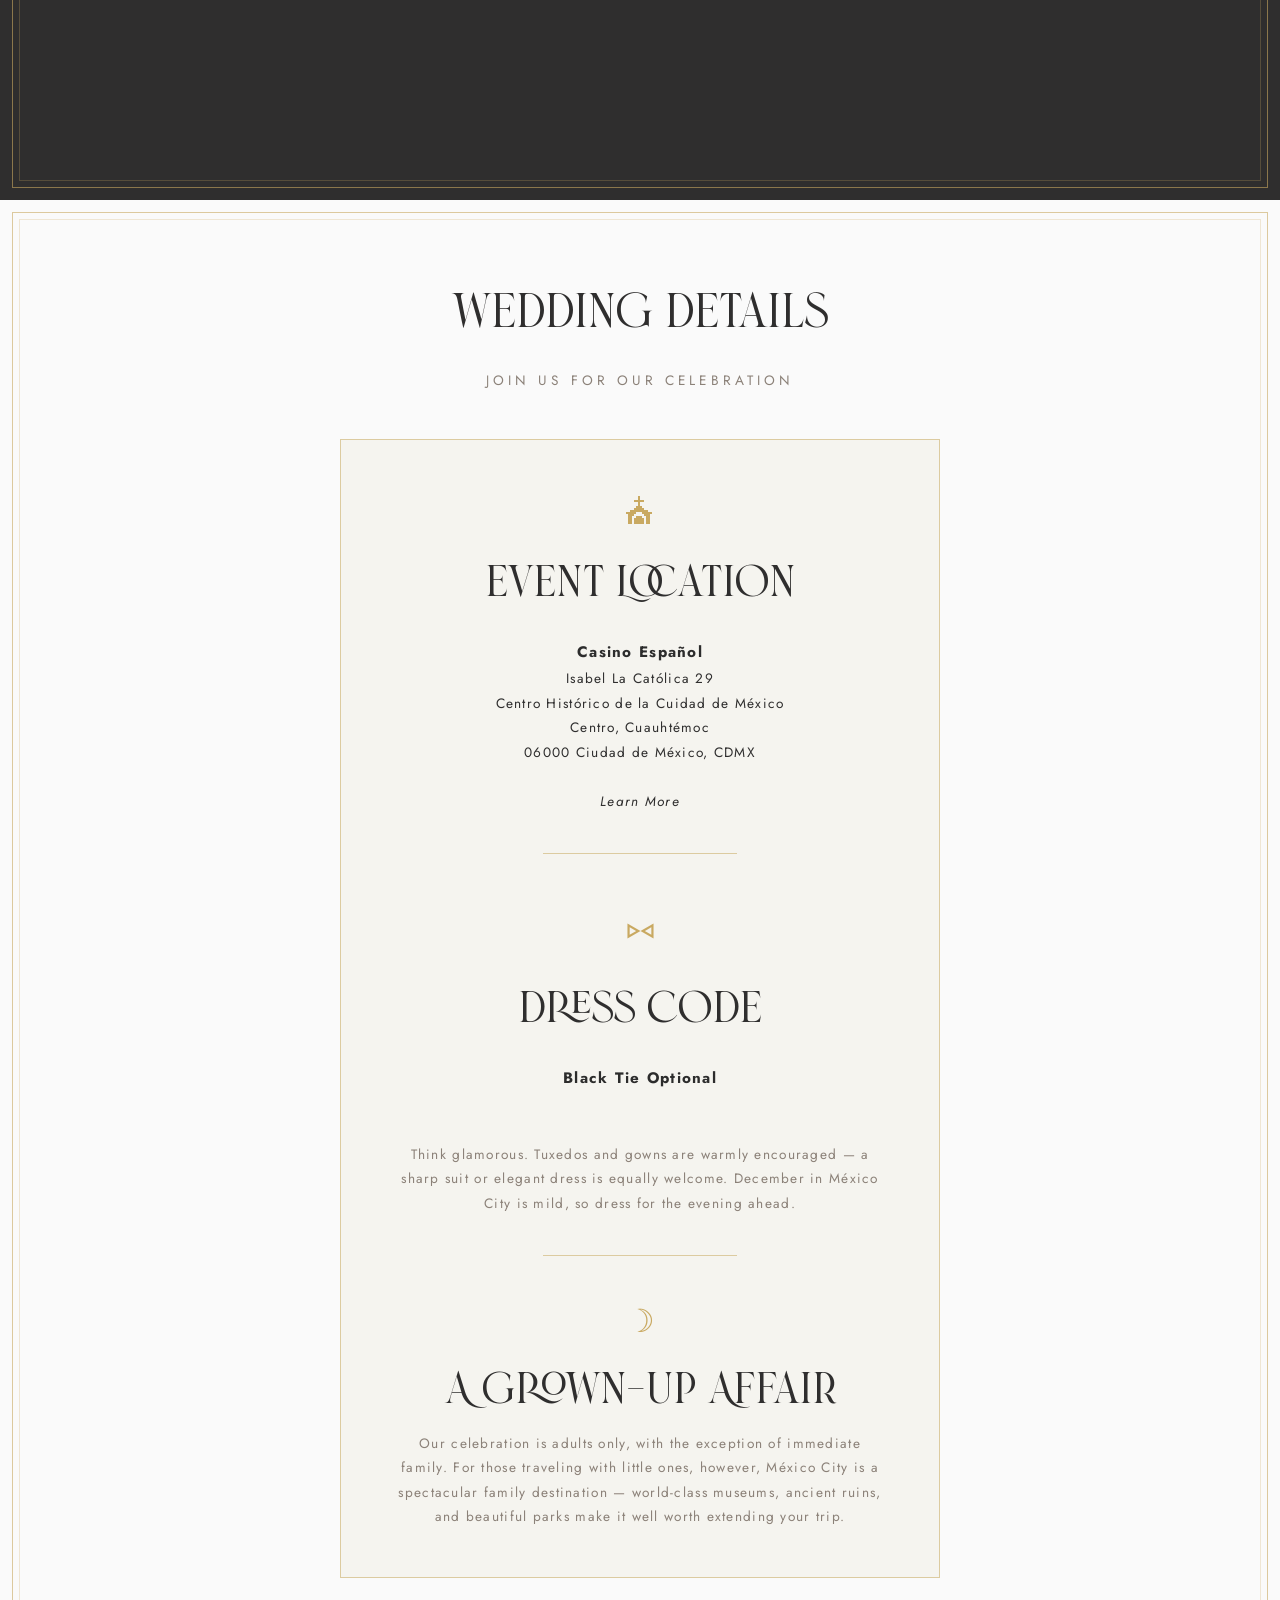
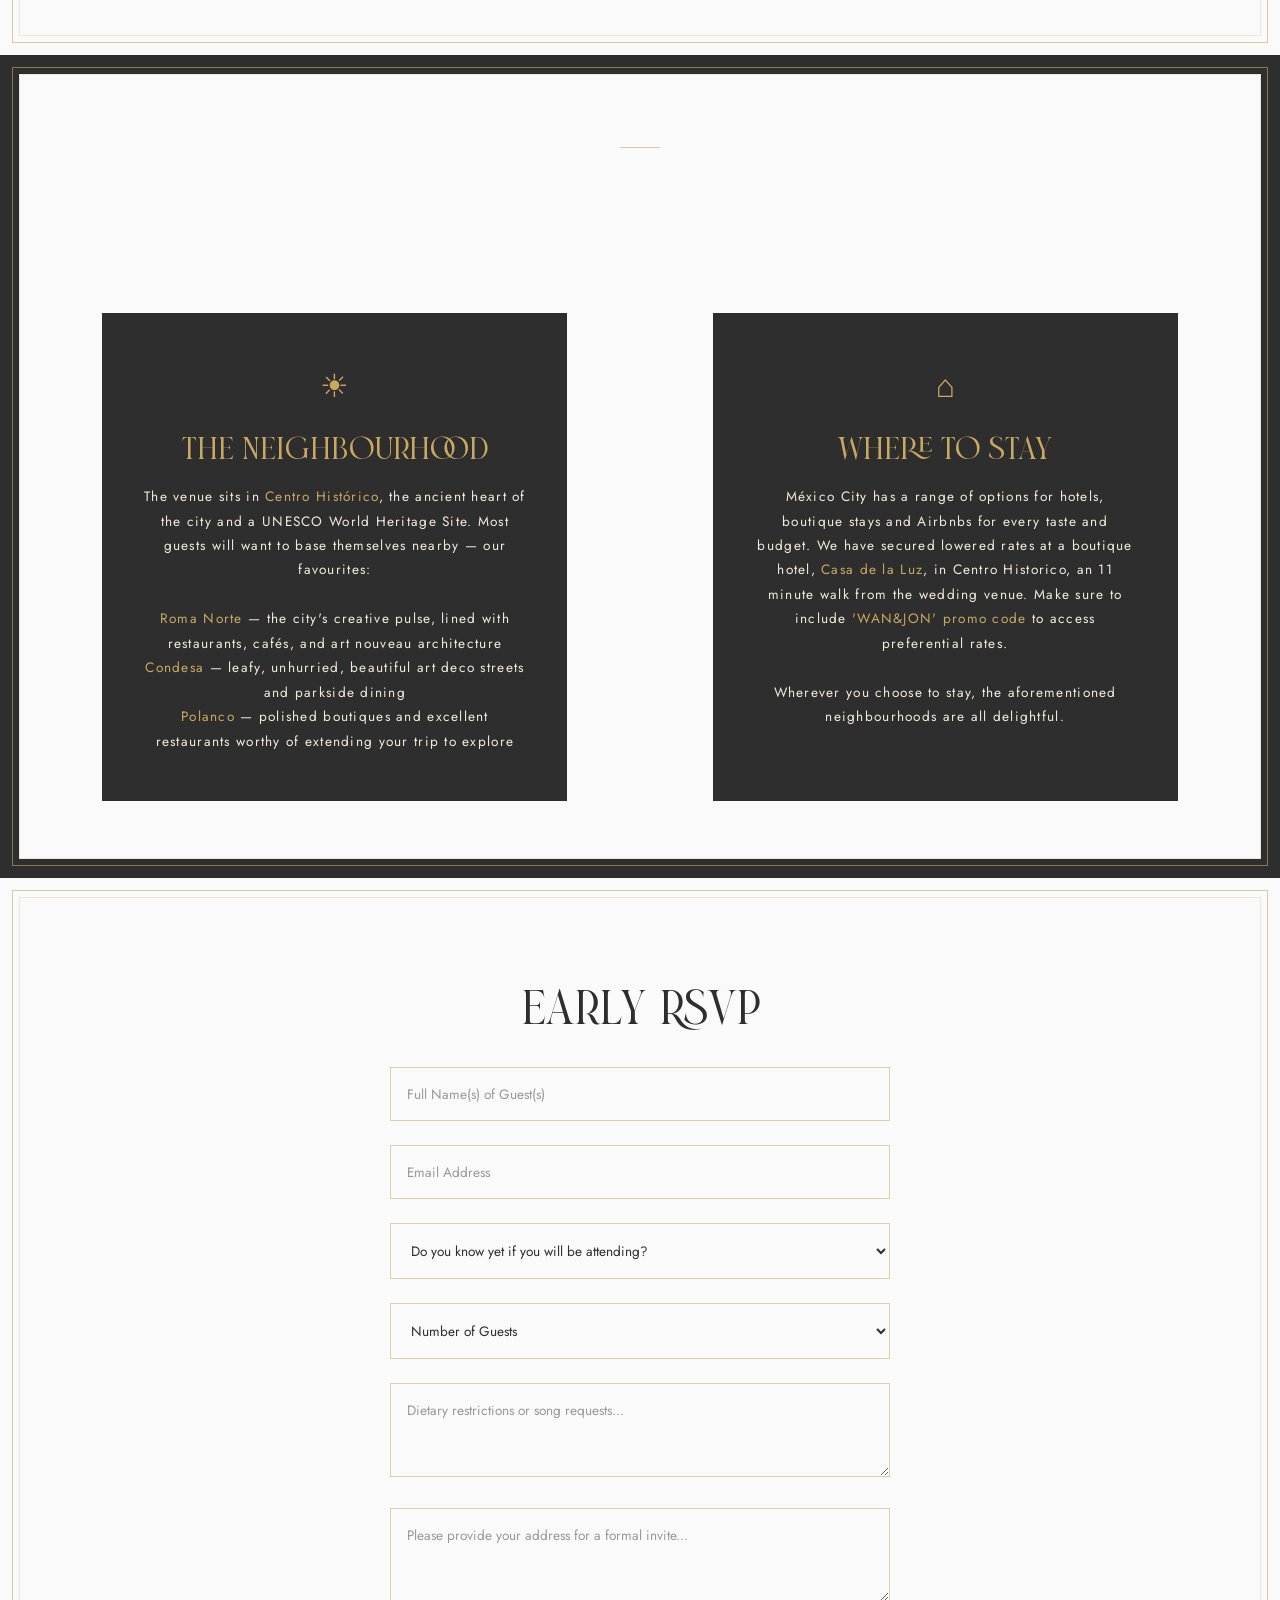
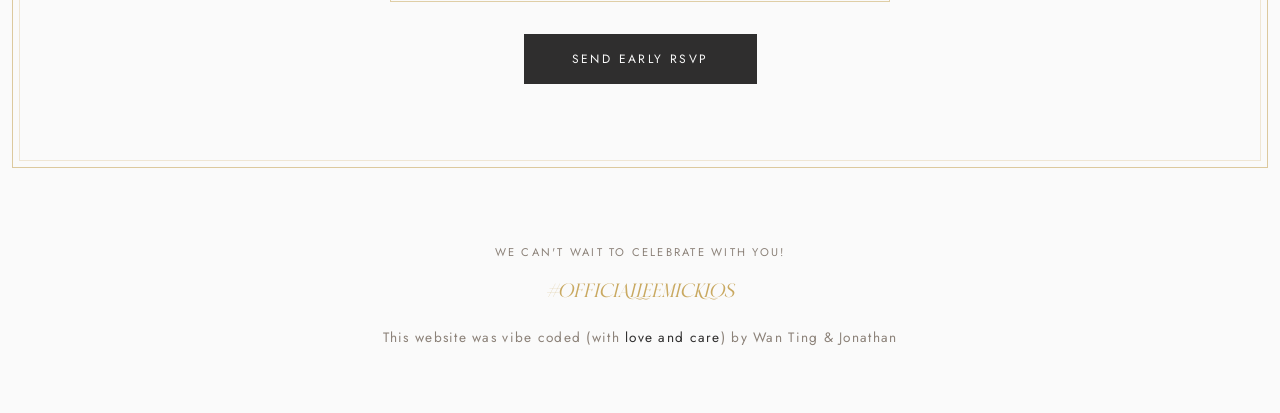
==== commit 98b65b88: "new format" ====
--- a/index.html
+++ b/index.html
@@ -350,7 +350,7 @@
 <!--  </section>-->
 
   <!-- RSVP -->
-  <section class="rsvp-section dark-section" id="rsvp">
+  <section class="rsvp-section" id="rsvp">
     <h2 class="section-title fade-in">Early RSVP</h2>
     <!-- <p class="section-subtitle fade-in">Please respond by April 30, 2026</p> -->
 
--- a/css/style.css
+++ b/css/style.css
@@ -21,7 +21,6 @@
   --light-gold: #f2ead9;
   --blush: #E8DDD4;
   --sage: #9CAF96;
-  --light-gold: #f7f3ec;
   --gold-border: rgba(201,169,97,0.55);
   --cream-border: rgba(244,241,235,0.22);
   --major-border-color: var(--gold-border);
@@ -686,15 +685,15 @@
 }
 
 /* ============================================
-   TRAVEL & STAY
-   ============================================ */
-
-/* Override the default section frame for #travel only */
-section#travel {
-  background-color: var(--light-gold);
-  box-shadow: none;
-  padding-top: 10vw;
-  padding-bottom: 10vw;
+   TRAVEL & STAY - side by side panels
+   ============================================ */
+
+section#travel .section-title {
+  color: var(--off-white);
+}
+
+section#travel .section-subtitle {
+  color: var(--taupe);
 }
 
 /* The Roman numeral acts as a section opener */
@@ -746,24 +745,111 @@
   }
 }
 
-/* ============================================
-   RSVP SECTION
+section#travel {
+  padding-left: 8vw;
+  padding-right: 8vw;
+  box-shadow: inset 0 0 0 12px var(--soft-black),
+            inset 0 0 0 13px rgba(201,169,97,0.6),
+            inset 0 0 0 19px var(--soft-black),
+            inset 0 0 0 20px rgba(201,169,97,0.25);
+}
+
+section#travel .section-split {
+  display: grid;
+  grid-template-columns: 465px 465px;
+  gap: min(clamp(2rem, 14vw, 20rem), calc(100% - 930px));
+  justify-content: center;
+  margin: 0 auto;
+}
+
+section#travel .split-panel {
+  background-color: var(--soft-black);
+  /*border: 1px solid var(--gold-border);*/
+  border: none;
+  display: flex;
+  align-items: flex-start;
+  justify-content: center;
+  min-height: 420px;
+}
+
+/* Gold typography for the dark-on-dark panels */
+section#travel .split-inner {
+  padding: 3rem 2.5rem;
+  text-align: center;
+  max-width: 100%;
+}
+
+section#travel .split-inner .detail-title {
+  font-size: 2rem;
+  color: var(--gold);
+}
+
+section#travel .split-inner .detail-icon {
+  color: var(--gold);
+}
+
+section#travel .split-inner .detail-info {
+  color: var(--light-gold);
+}
+
+section#travel .split-inner .detail-info strong {
+  color: var(--gold);
+}
+
+/* Links inside the dark panels */
+section#travel .split-inner a:-webkit-any-link {
+  color: var(--gold);
+}
+
+section#travel .split-inner a:-webkit-any-link:hover {
+  color: var(--off-white);
+}
+
+/* Mid-size screens: flexible columns, tighter gap */
+@media (max-width: 1100px) and (min-width: 769px) {
+  section#travel .section-split {
+    grid-template-columns: 1fr 1fr;
+    gap: clamp(1rem, 4vw, 3rem);
+  }
+}
+
+/* Mobile */
+@media (max-width: 768px) {
+  section#travel .section-split {
+    grid-template-columns: 1fr;
+    gap: 1.5rem;
+    max-width: 95vw;
+  }
+  section#travel .split-panel {
+    min-height: auto;
+  }
+  section#travel .split-inner {
+    padding: 2.5rem 2rem;
+  }
+}
+
+/* ============================================
+   RSVP SECTION — light-gold inversion
    ============================================ */
 .rsvp-section {
+  background-color: var(--off-white);
+  color: var(--soft-black);
   padding: 6rem 2rem;
-  box-shadow: inset 0 0 0 12px var(--soft-black), inset 0 0 0 13px rgba(201,169,97,0.6), inset 0 0 0 19px var(--soft-black), inset 0 0 0 20px rgba(201,169,97,0.25);
+  box-shadow: inset 0 0 0 12px var(--off-white),
+              inset 0 0 0 13px rgba(201,169,97,0.6),
+              inset 0 0 0 19px var(--off-white),
+              inset 0 0 0 20px rgba(201,169,97,0.25);
   text-align: center;
   max-width: none;
   min-height: 90vh;
-  color: var(--off-white);
 }
 
 .rsvp-section .section-title {
-  color: var(--off-white);
+  color: var(--soft-black);
 }
 
 .rsvp-section .section-subtitle {
-  color: var(--taupe);
+  color: var(--softer-black);
 }
 
 .rsvp-form {
@@ -778,19 +864,20 @@
 .form-group input,
 .form-group select,
 .form-group textarea {
-  color: var(--off-white);
+  color: var(--soft-black);
   width: 100%;
   padding: 1rem;
   font-family: 'Jost', sans-serif;
   font-size: 0.85rem;
   background: transparent;
-  border: 1px solid rgba(253, 251, 247, 0.2);
+  border: 1px solid var(--gold-border);     /* ← was invisible */
   transition: border-color 0.3s ease;
 }
 
 .form-group input::placeholder,
 .form-group textarea::placeholder {
-  color: var(--taupe);
+  color: var(--softer-black);
+  opacity: 0.6;
 }
 
 .form-group input:focus,
@@ -805,7 +892,8 @@
 }
 
 .form-group select option {
-  background: var(--soft-black);
+  background: var(--off-white);
+  color: var(--soft-black);
 }
 
 .submit-btn {
@@ -814,66 +902,16 @@
   letter-spacing: 0.2em;
   text-transform: uppercase;
   padding: 1rem 3rem;
-  background: var(--gold);
-  color: var(--soft-black);
+  background: var(--soft-black);
+  color: var(--off-white);
   border: none;
   cursor: pointer;
   transition: all 0.3s ease;
 }
 
 .submit-btn:hover {
-  background: var(--off-white);
-  color: var(--soft-black);
-}
-
-/* ============================================
-   SECTION SPLIT — side-by-side panels (Nora-style)
-   ============================================ */
-section#travel {
-  padding-left: 8vw;
-  padding-right: 8vw;
-}
-
-section#travel .section-split {
-  display: grid;
-  grid-template-columns: 1fr 1fr;
-  gap: 5rem;
-  justify-content: center;
-  max-width: 1100px;
-  margin: 0 auto;
-}
-
-section#travel .split-panel {
-  background-color: var(--warm-white);
-  border: 1px solid var(--gold-border);
-  display: flex;
-  align-items: center;
-  justify-content: center;
-  min-height: 420px;
-}
-
-section#travel .split-inner {
-  padding: 3rem 2.5rem;
-  text-align: center;
-  max-width: 100%;
-}
-
-section#travel .split-inner .detail-title {
-  font-size: 2rem;
-}
-
-@media (max-width: 768px) {
-  section#travel .section-split {
-    grid-template-columns: 1fr;
-    gap: 1.5rem;
-    max-width: 95vw;
-  }
-  section#travel .split-panel {
-    min-height: auto;
-  }
-  section#travel .split-inner {
-    padding: 2.5rem 2rem;
-  }
+  background: var(--gold);
+  color: var(--soft-black);
 }
 
 /* ============================================
@@ -914,7 +952,8 @@
   text-align: center;
   padding: 4rem 2rem;
   background: var(--off-white);
-  box-shadow: inset 0 0 0 12px var(--off-white), inset 0 0 0 13px rgba(201,169,97,0.6), inset 0 0 0 19px var(--off-white), inset 0 0 0 20px rgba(201,169,97,0.25);
+  /*box-shadow: inset 0 0 0 12px var(--off-white), inset 0 0 0 13px rgba(201,169,97,0.6), inset 0 0 0 19px var(--off-white), inset 0 0 0 20px rgba(201,169,97,0.25);*/
+  box-shadow: none;
 }
 
 .footer-text {
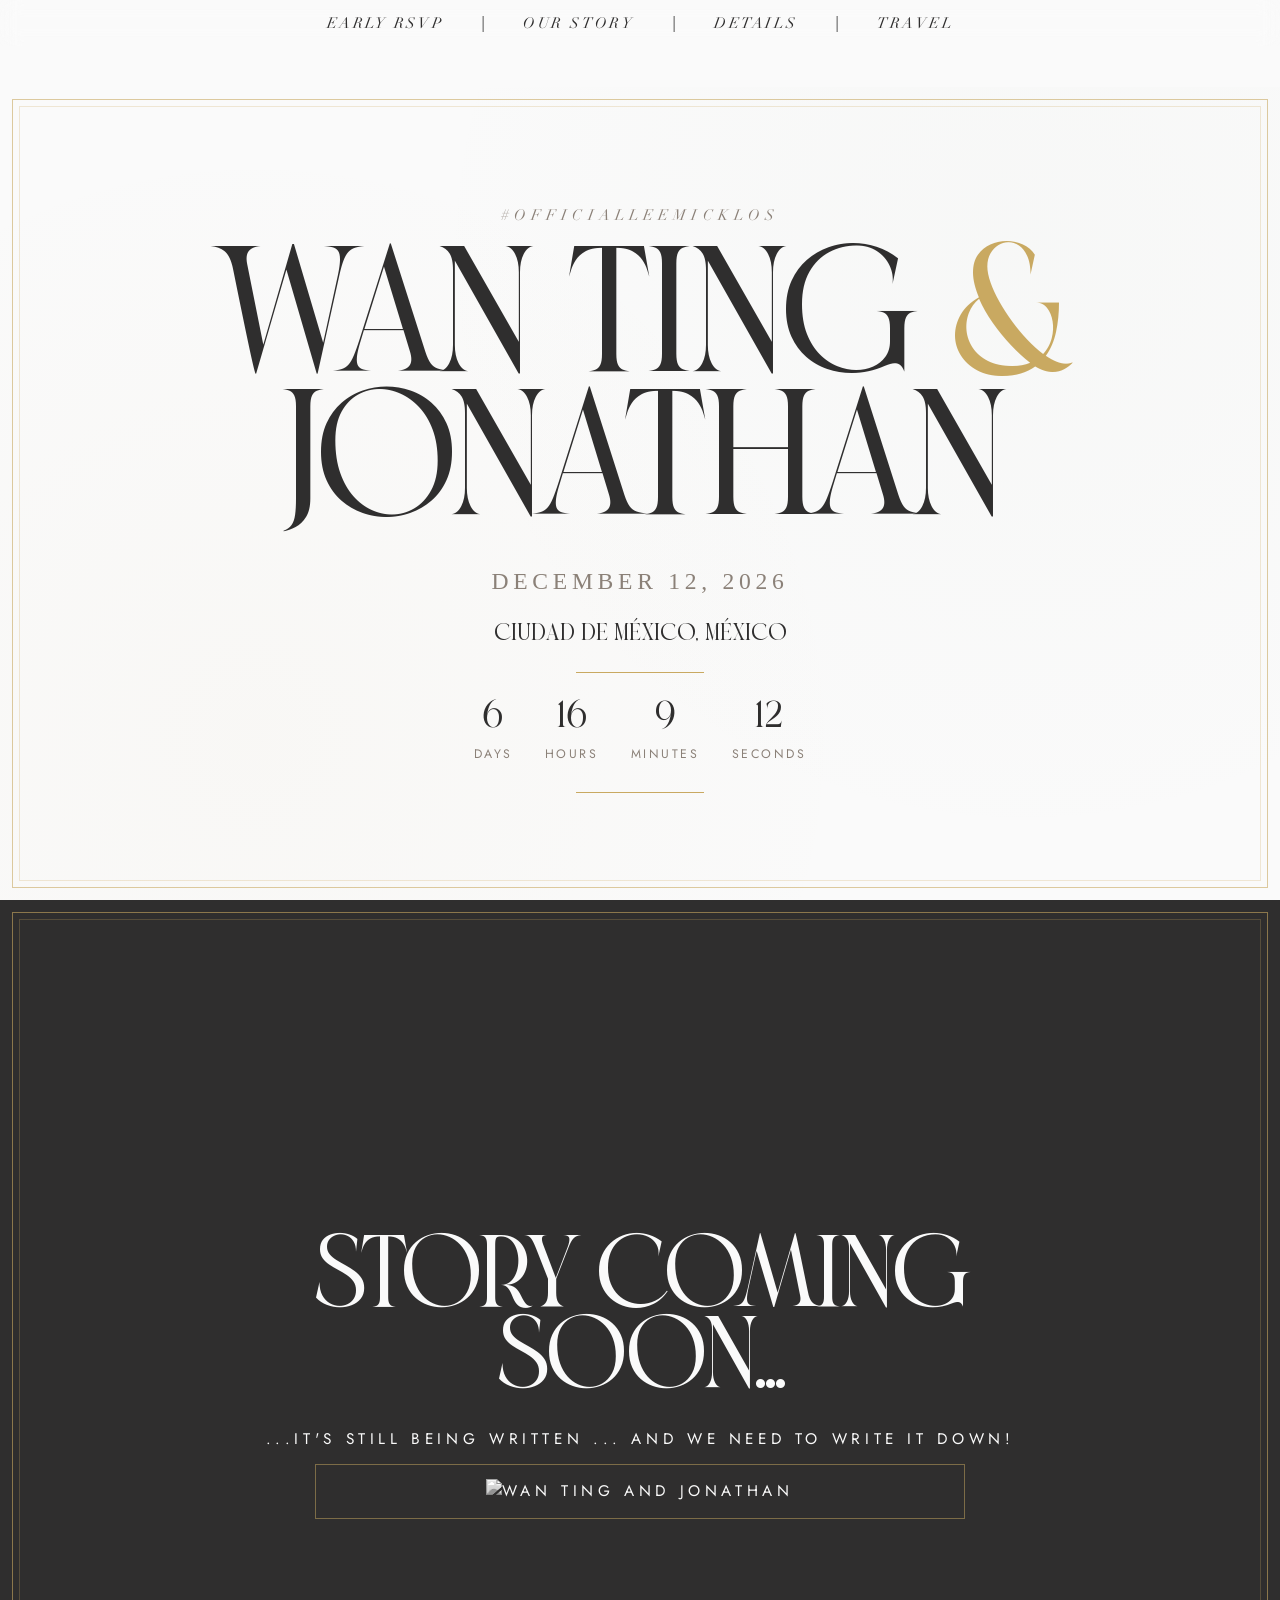
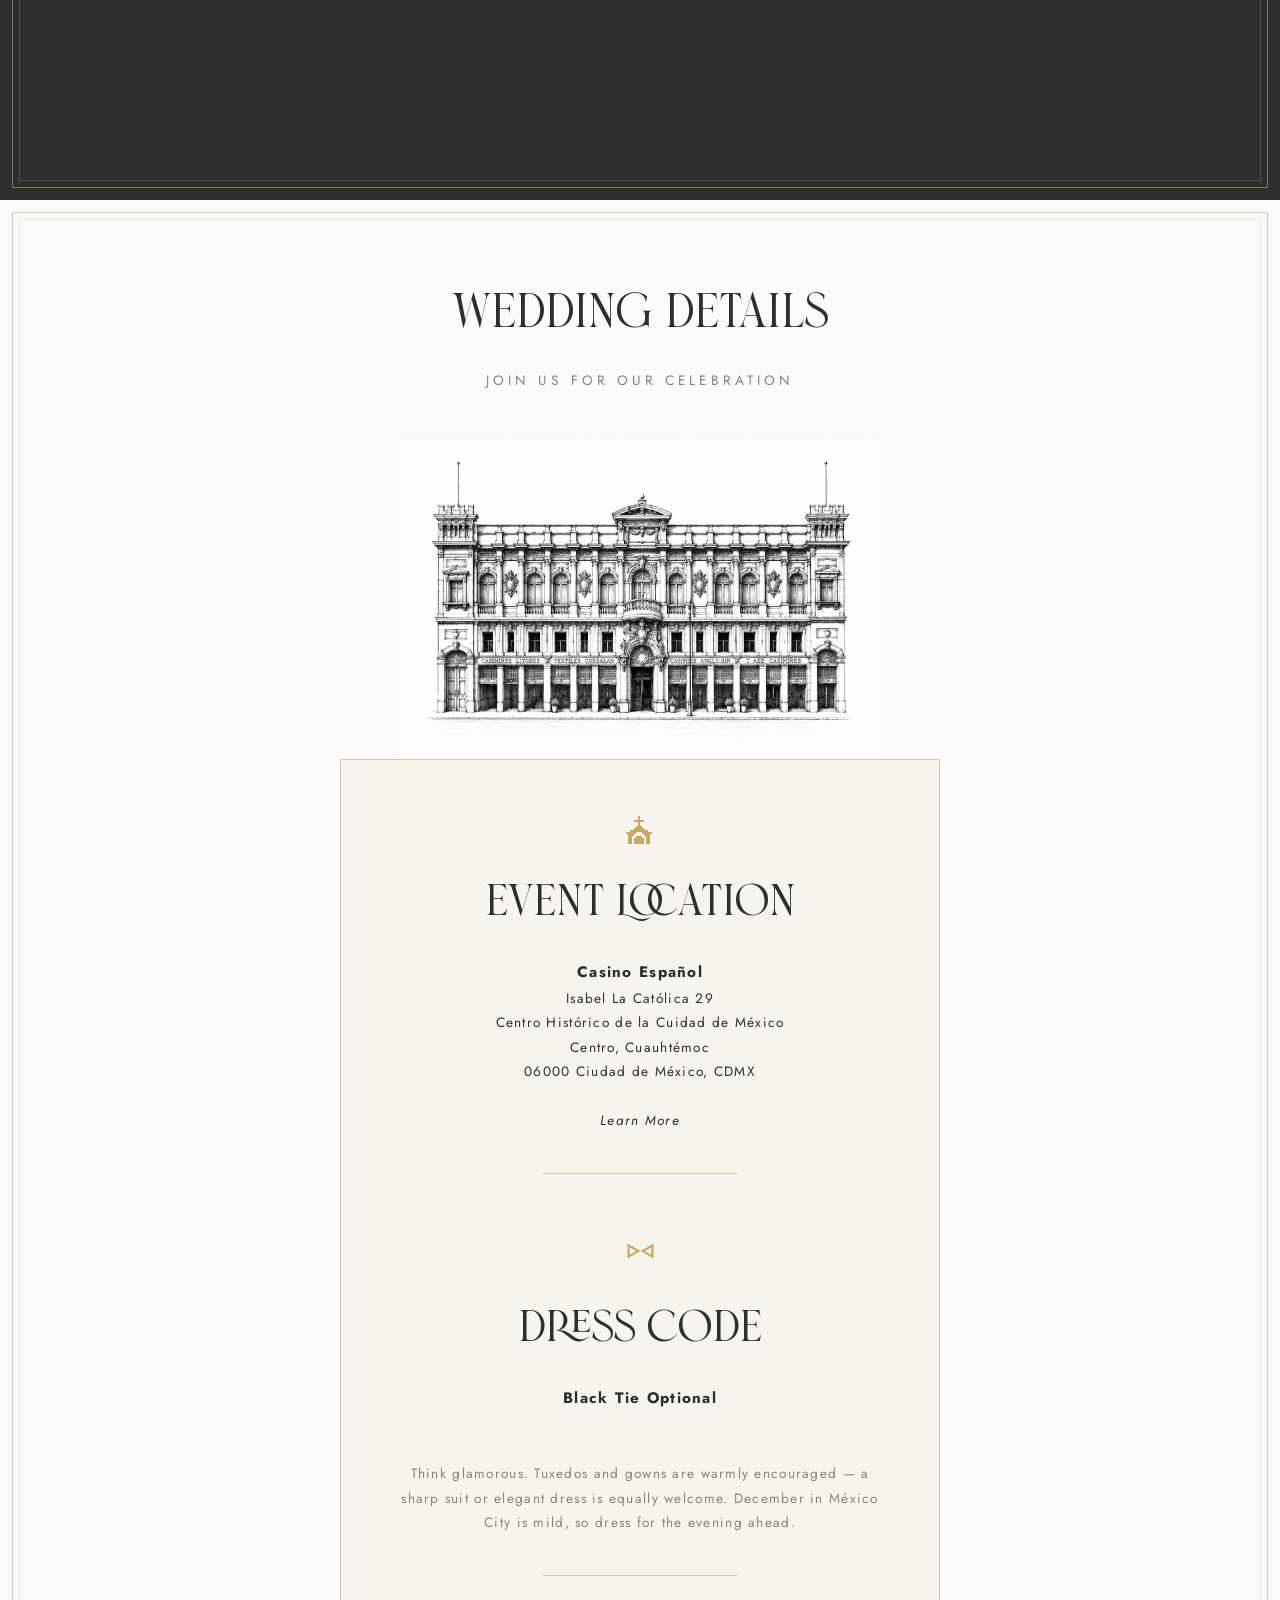
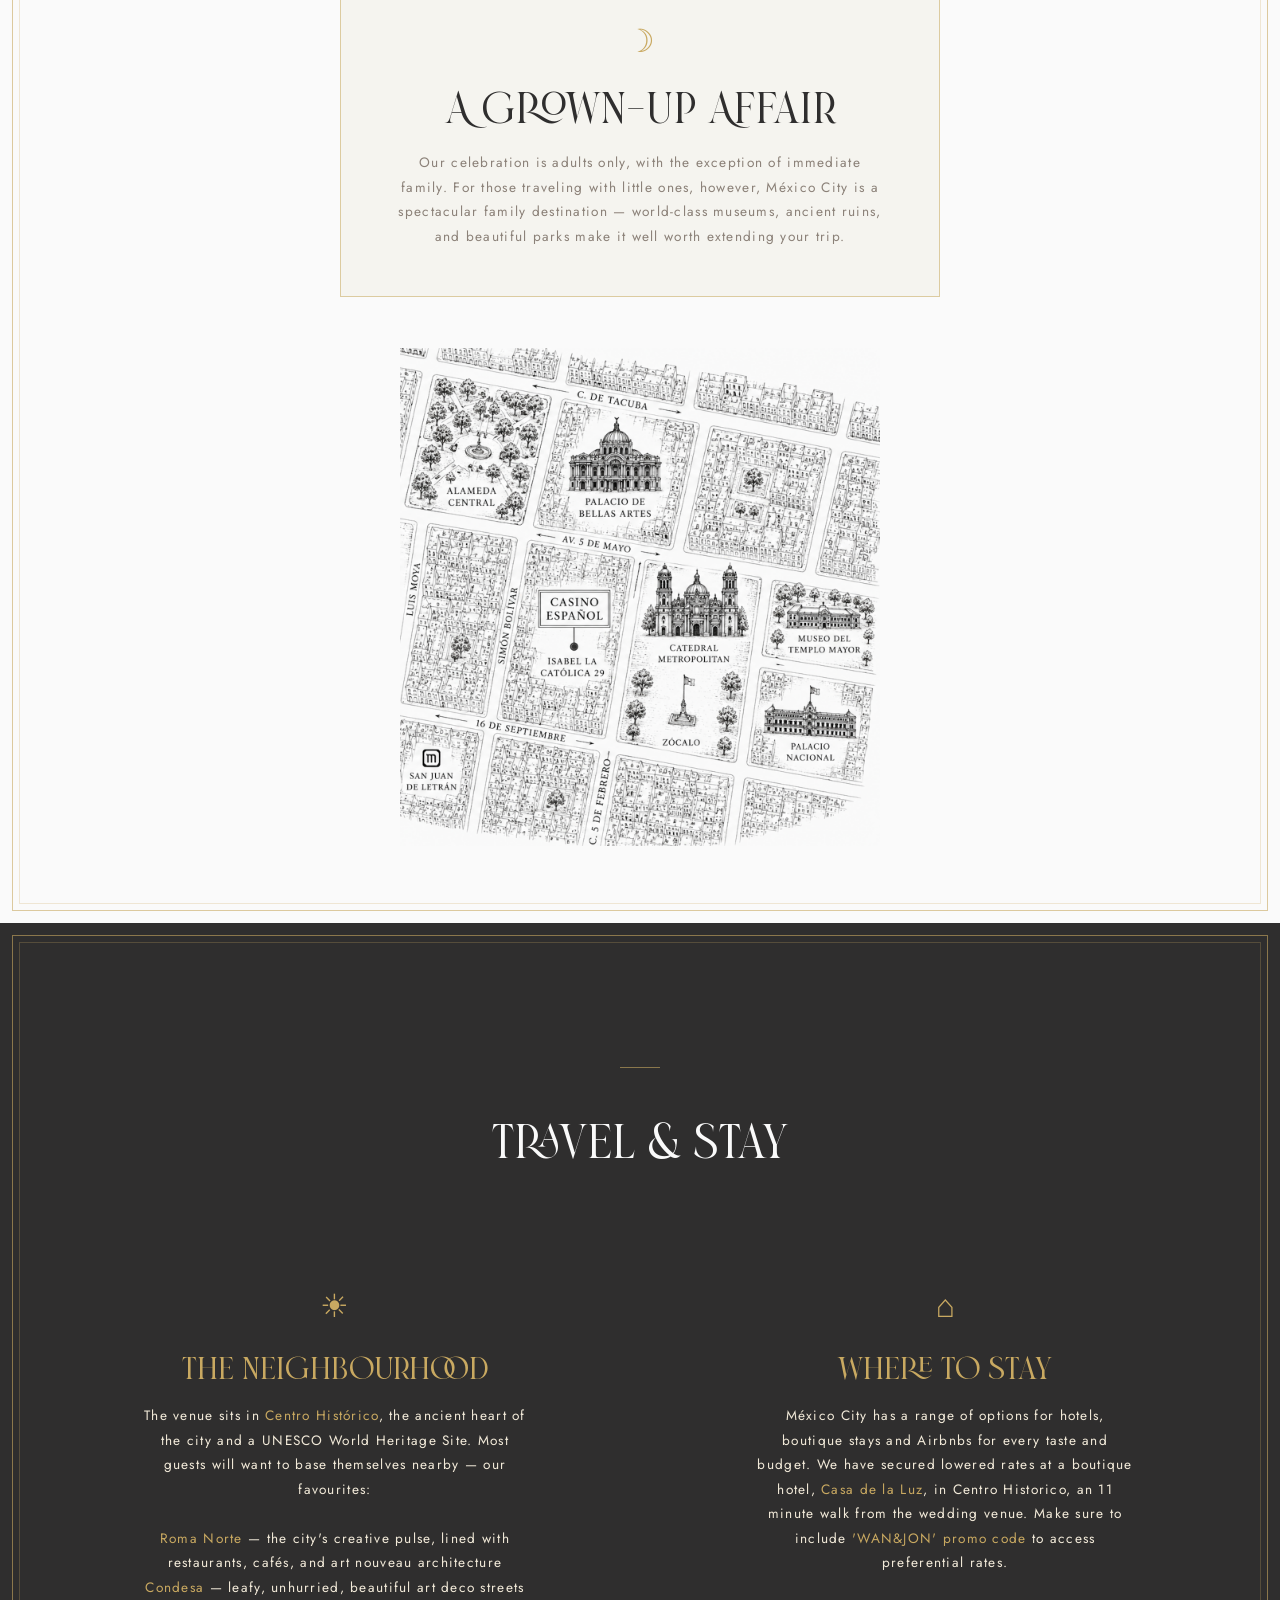
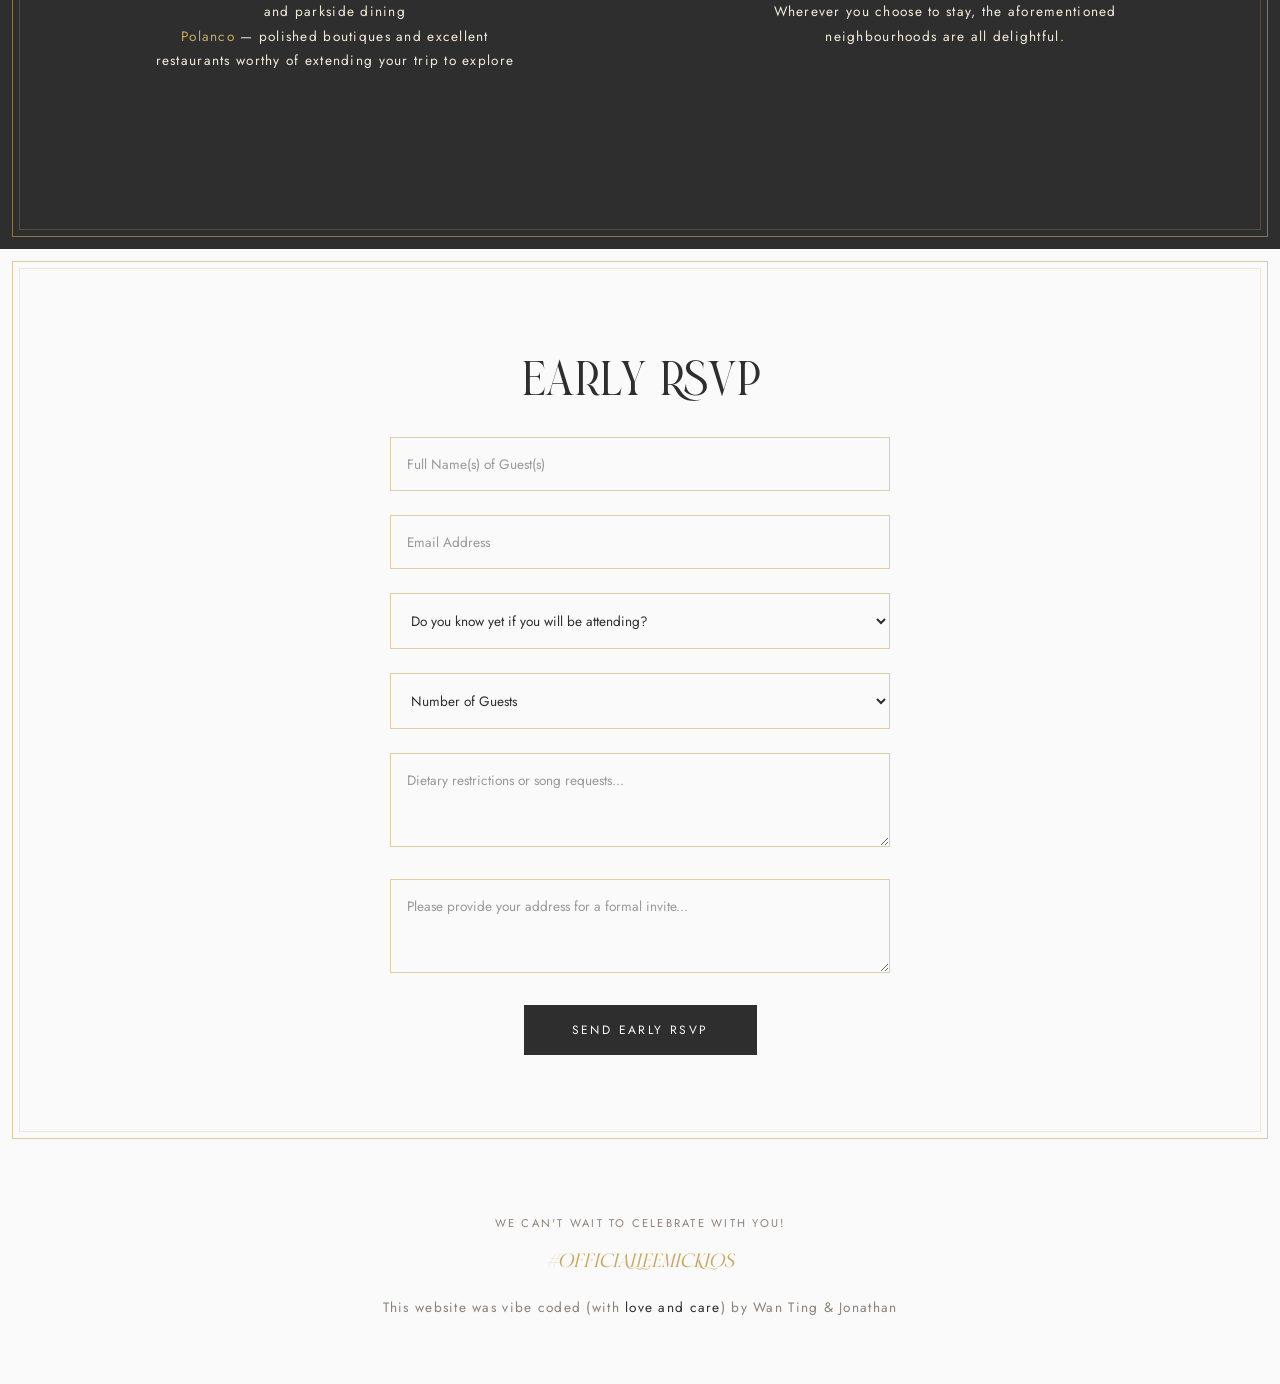
==== commit 22096e6e: "add images" ====
--- a/index.html
+++ b/index.html
@@ -116,6 +116,9 @@
   <section id="details">
     <h2 class="section-title fade-in">Wedding Details</h2>
     <p class="section-subtitle fade-in">Join Us for Our Celebration</p>
+    <div class="venue-image fade-in">
+      <img src="images/Casino Espanol.png" alt="Casino Español">
+    </div>
     
     <!-- SINGLE CARD LAYOUT (temporary until all details are ready) -->
     <!-- To switch back to multi-card grid: comment out .details-single below and uncomment .details-grid further down -->
@@ -160,6 +163,10 @@
         </p>
       </div>
 
+    </div>
+    <br><br>
+    <div class="venue-image fade-in">
+      <img src="images/Map.png" alt="Map">
     </div>
 
     <!-- MULTI-CARD GRID LAYOUT (uncomment when ready to expand details) -->
--- a/css/style.css
+++ b/css/style.css
@@ -531,6 +531,15 @@
    ============================================ */
 
 /* --- Single consolidated card (current) --- */
+#details img {
+  display: block;
+  max-width: 480px;
+  width: 100%;
+  height: auto;
+  margin: auto;
+  box-sizing: border-box;
+}
+
 .details-single {
   max-width: 600px;
   margin: 0 auto;
@@ -685,8 +694,18 @@
 }
 
 /* ============================================
-   TRAVEL & STAY - side by side panels
-   ============================================ */
+   TRAVEL & STAY
+   ============================================ */
+
+/* Override the default section frame for #travel only */
+section#travel {
+  background-color: var(--soft-black);
+  box-shadow: none;
+  padding-top: 10vw;
+  padding-bottom: 10vw;
+  padding-left: 8vw;
+  padding-right: 8vw;
+}
 
 section#travel .section-title {
   color: var(--off-white);
@@ -694,6 +713,11 @@
 
 section#travel .section-subtitle {
   color: var(--taupe);
+}
+
+section#travel .split-panel {
+  background-color: var(--light-gold);
+  border: 1px solid var(--gold-border);
 }
 
 /* The Roman numeral acts as a section opener */
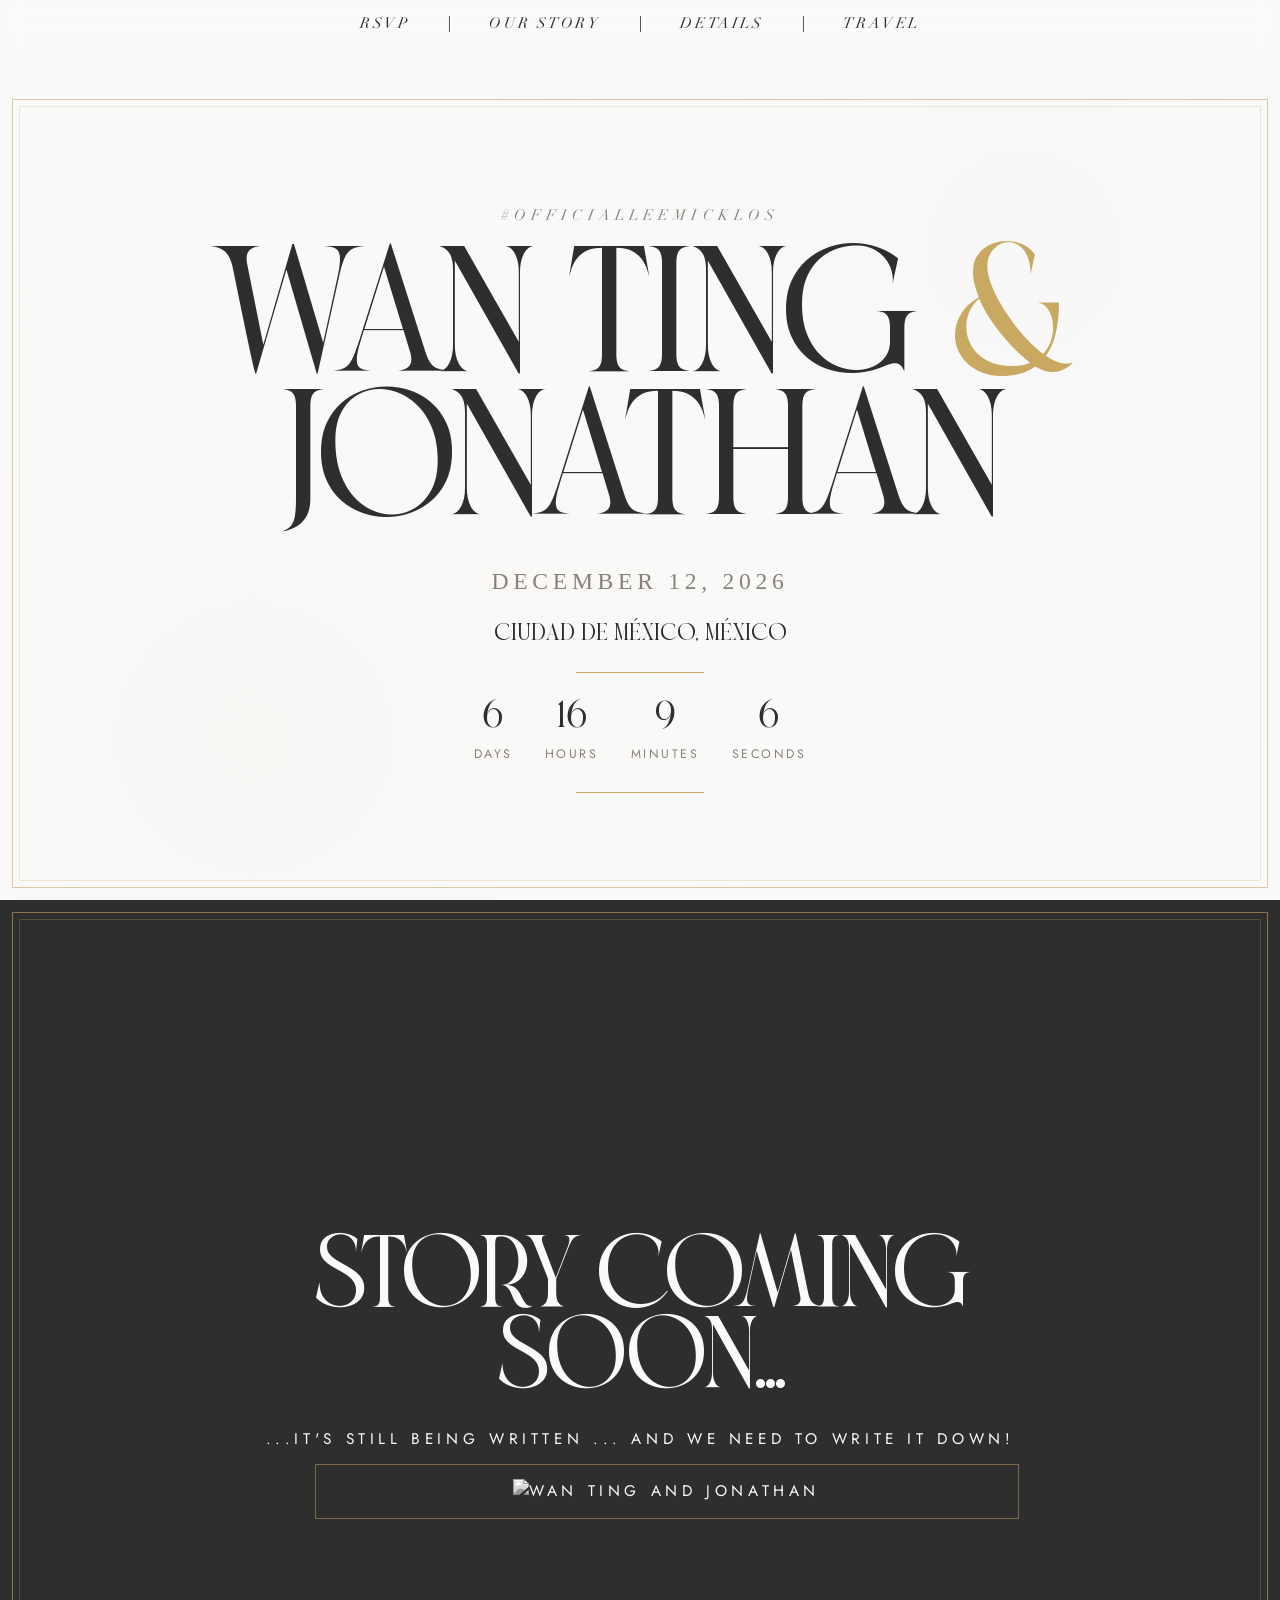
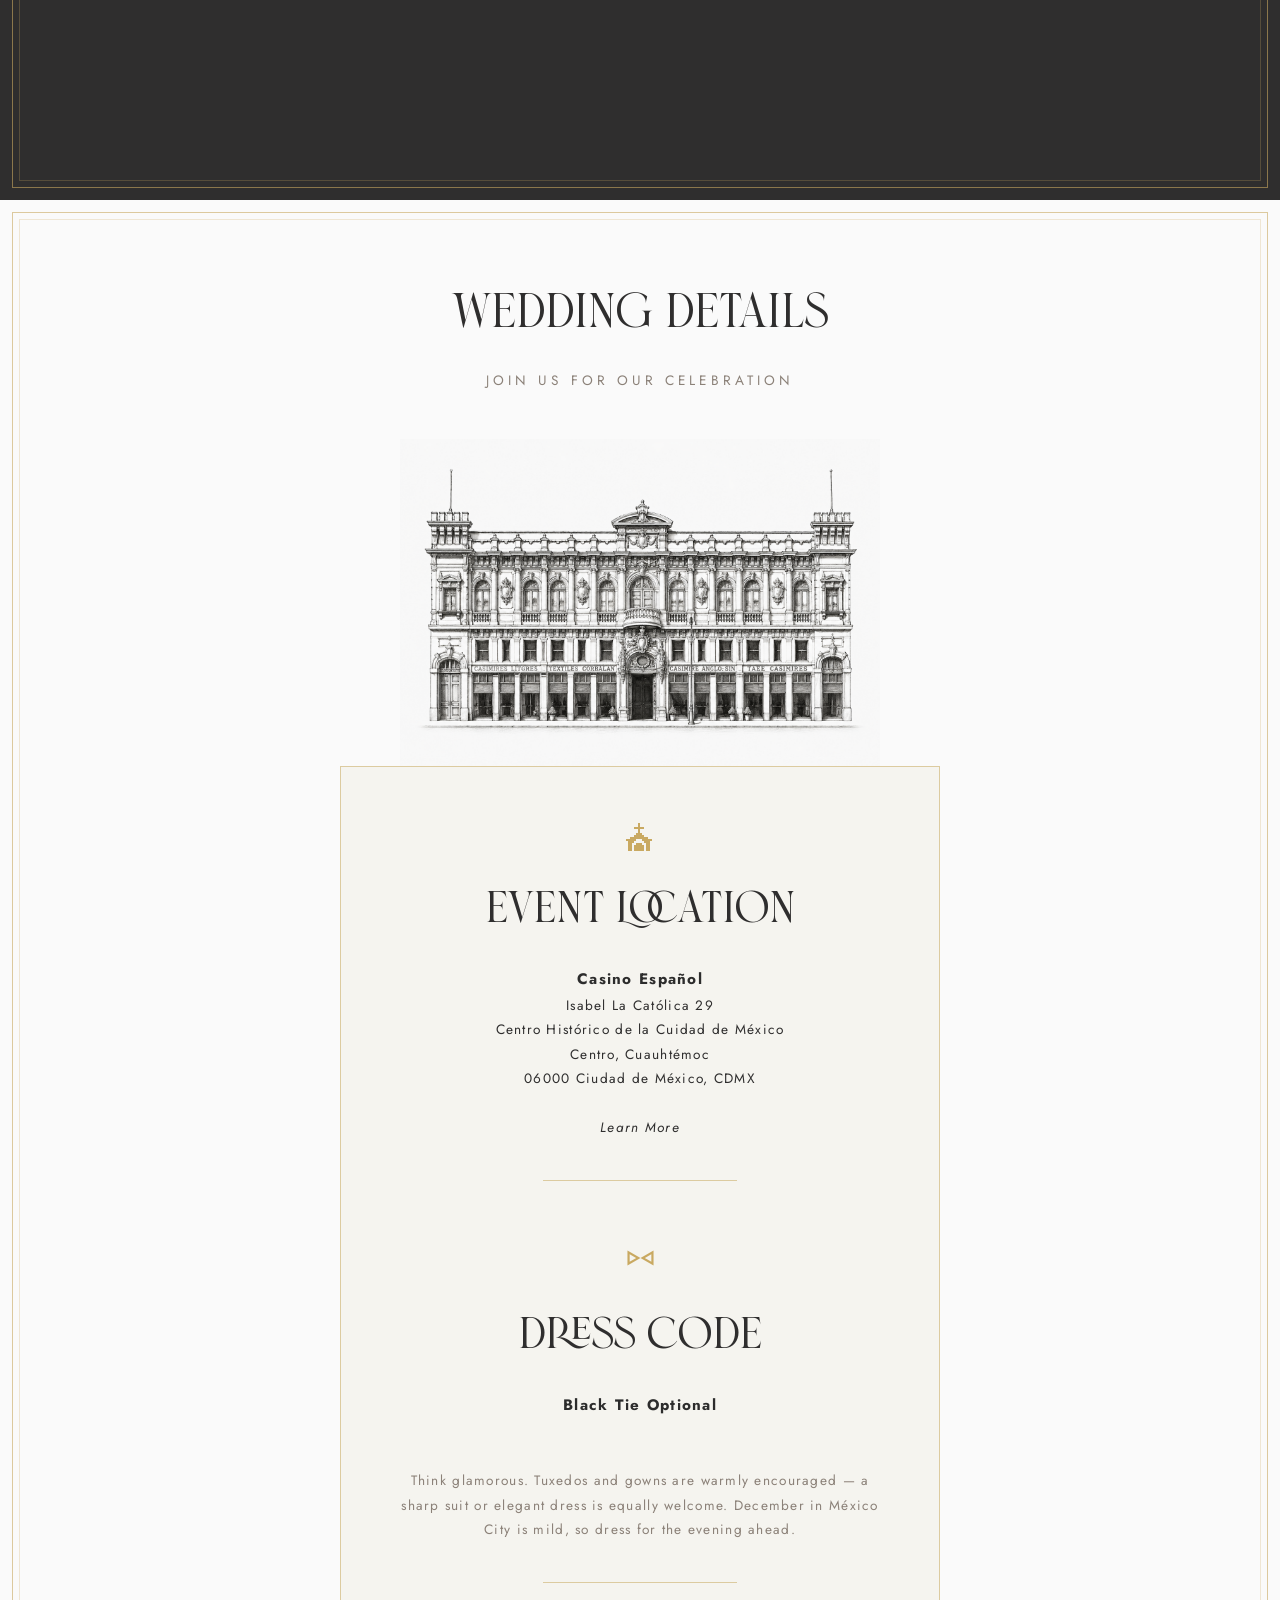
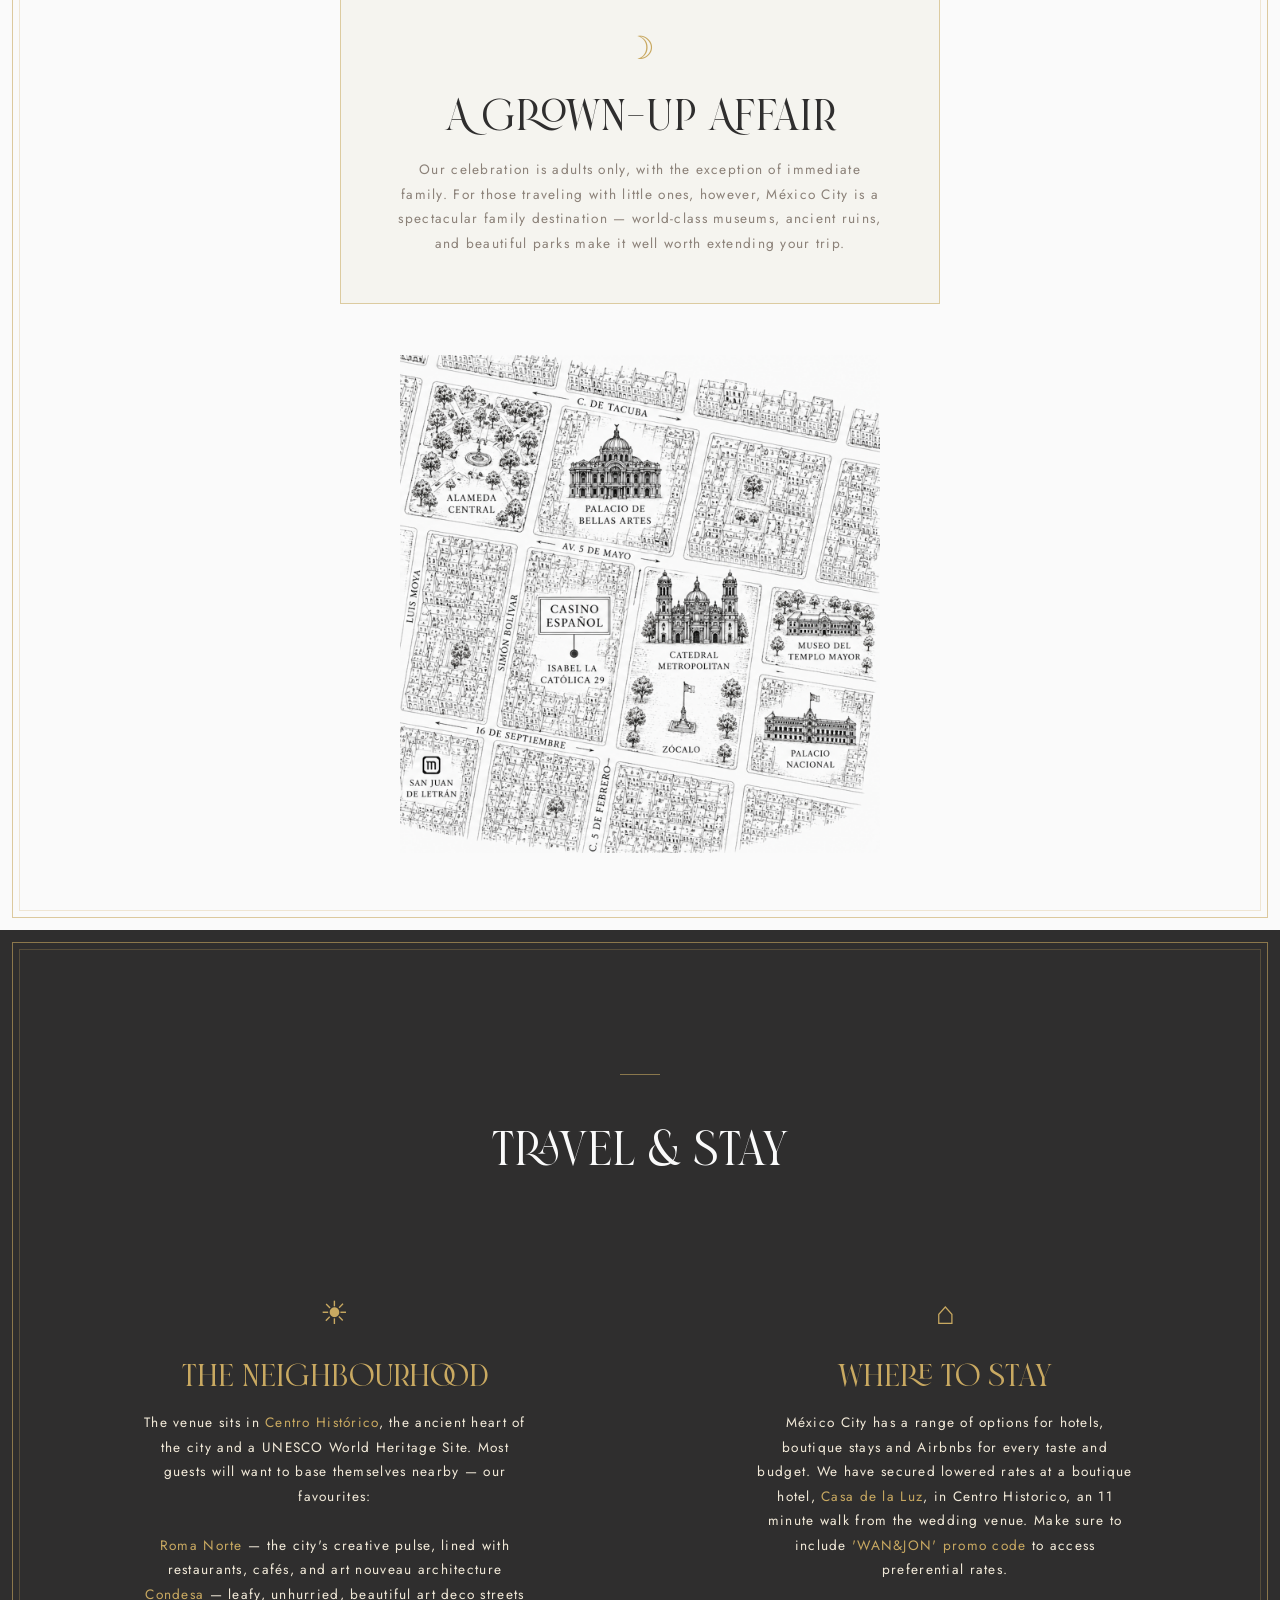
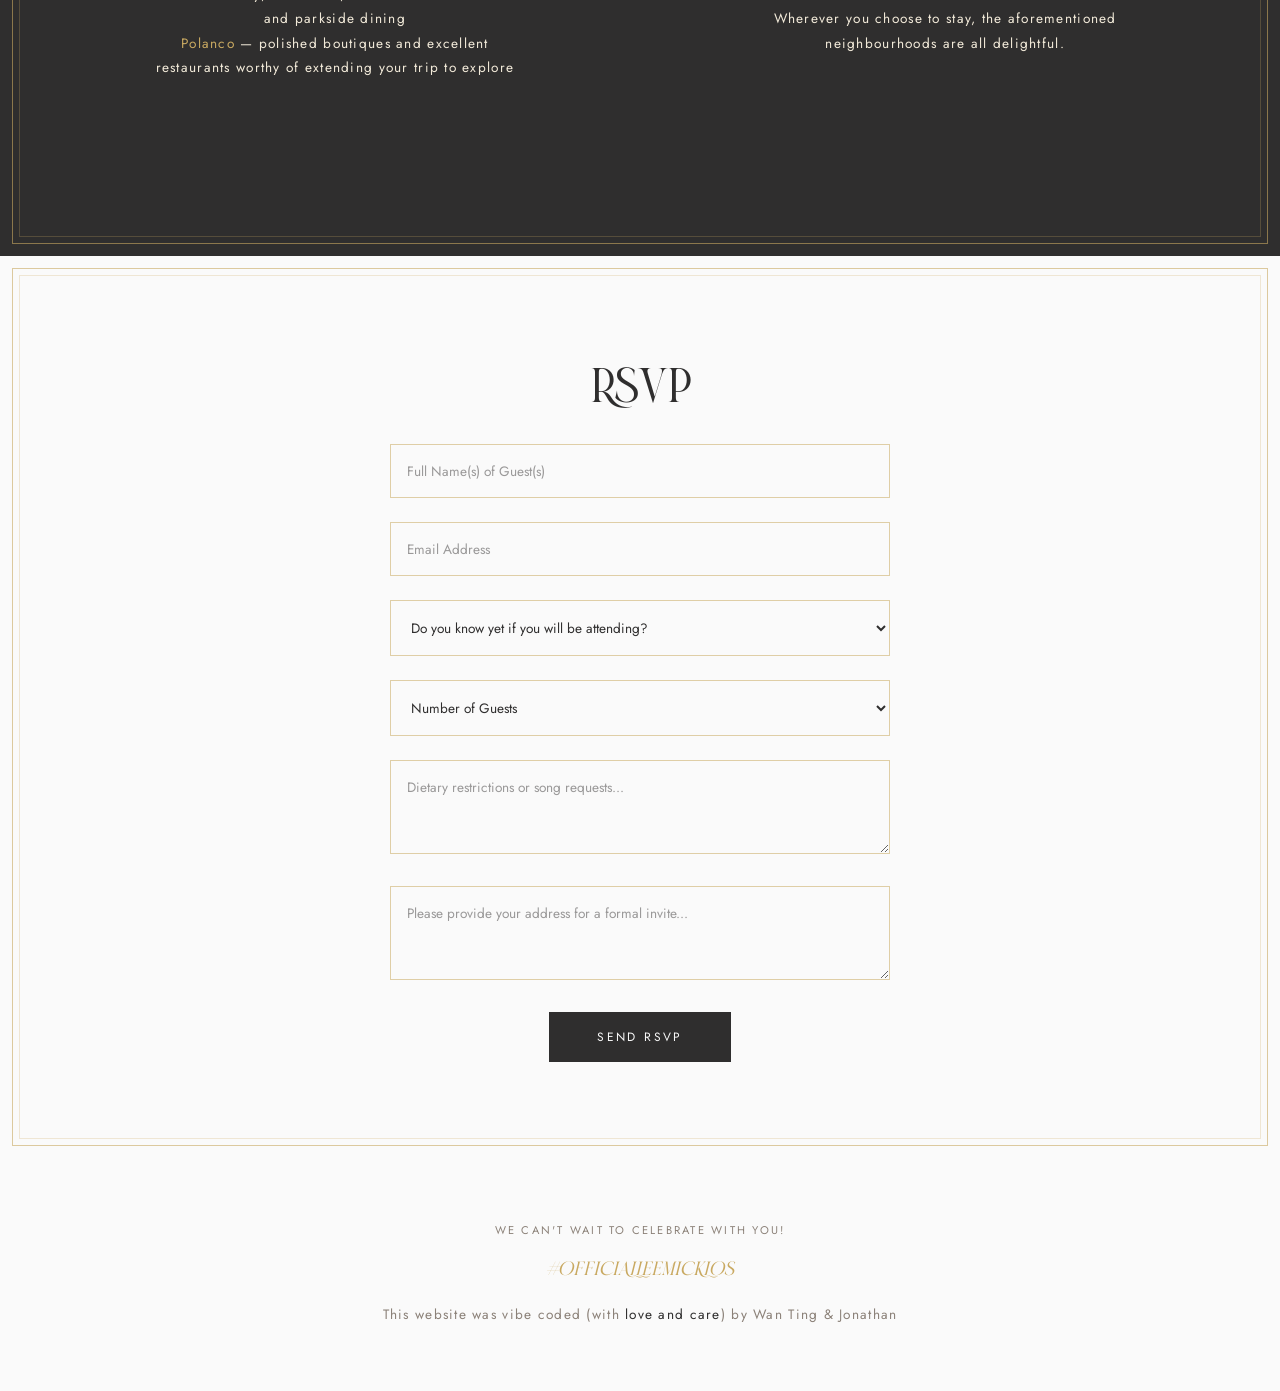
==== commit c302b08f: "update typo and rsvp" ====
--- a/index.html
+++ b/index.html
@@ -35,7 +35,7 @@
   */</script>
 
     <nav id="navbar">
-    <a href="#rsvp">Early RSVP</a>
+    <a href="#rsvp">RSVP</a>
     |
     <a href="#story">Our Story</a>
     |
@@ -358,7 +358,7 @@
 
   <!-- RSVP -->
   <section class="rsvp-section" id="rsvp">
-    <h2 class="section-title fade-in">Early RSVP</h2>
+    <h2 class="section-title fade-in">RSVP</h2>
     <!-- <p class="section-subtitle fade-in">Please respond by April 30, 2026</p> -->
 
     <iframe name="hidden_iframe" style="display:none;"></iframe>
@@ -390,7 +390,7 @@
       <div class="form-group">
         <textarea name="entry.809552943" rows="3" placeholder="Please provide your address for a formal invite..."></textarea>
       </div>
-      <button type="submit" class="submit-btn">Send Early RSVP</button>
+      <button type="submit" class="submit-btn">Send RSVP</button>
     </form>
     <div id="thank-you" style="display:none; text-align:center;">
       <p style="color: var(--taupe);">Thank you! We can't wait to celebrate with you.</p>
--- a/css/style.css
+++ b/css/style.css
@@ -386,7 +386,7 @@
    HERO PHOTO
    ============================================ */
 .hero-photo {
-  width: 90 %;
+  width: 90%;
   max-width: 1000px;
   margin-left: 5vw;
   margin-right: 5vw;
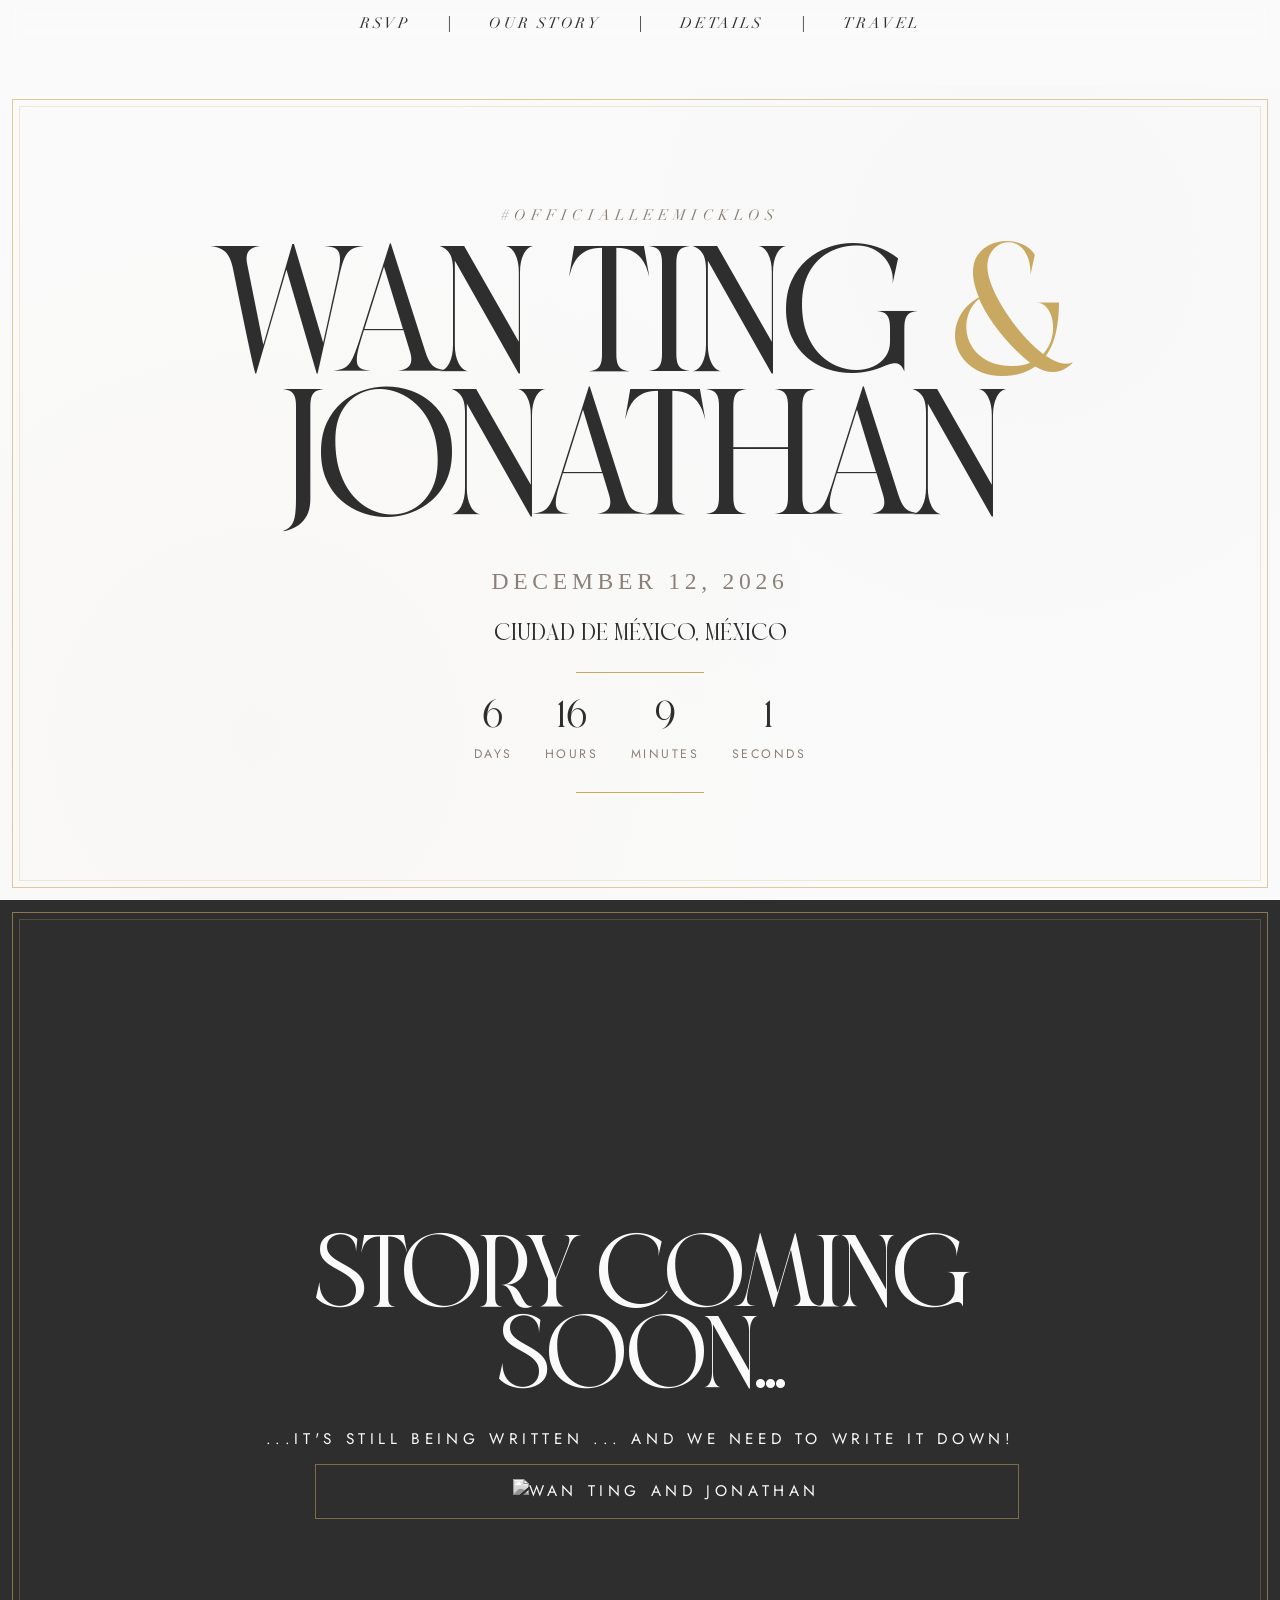
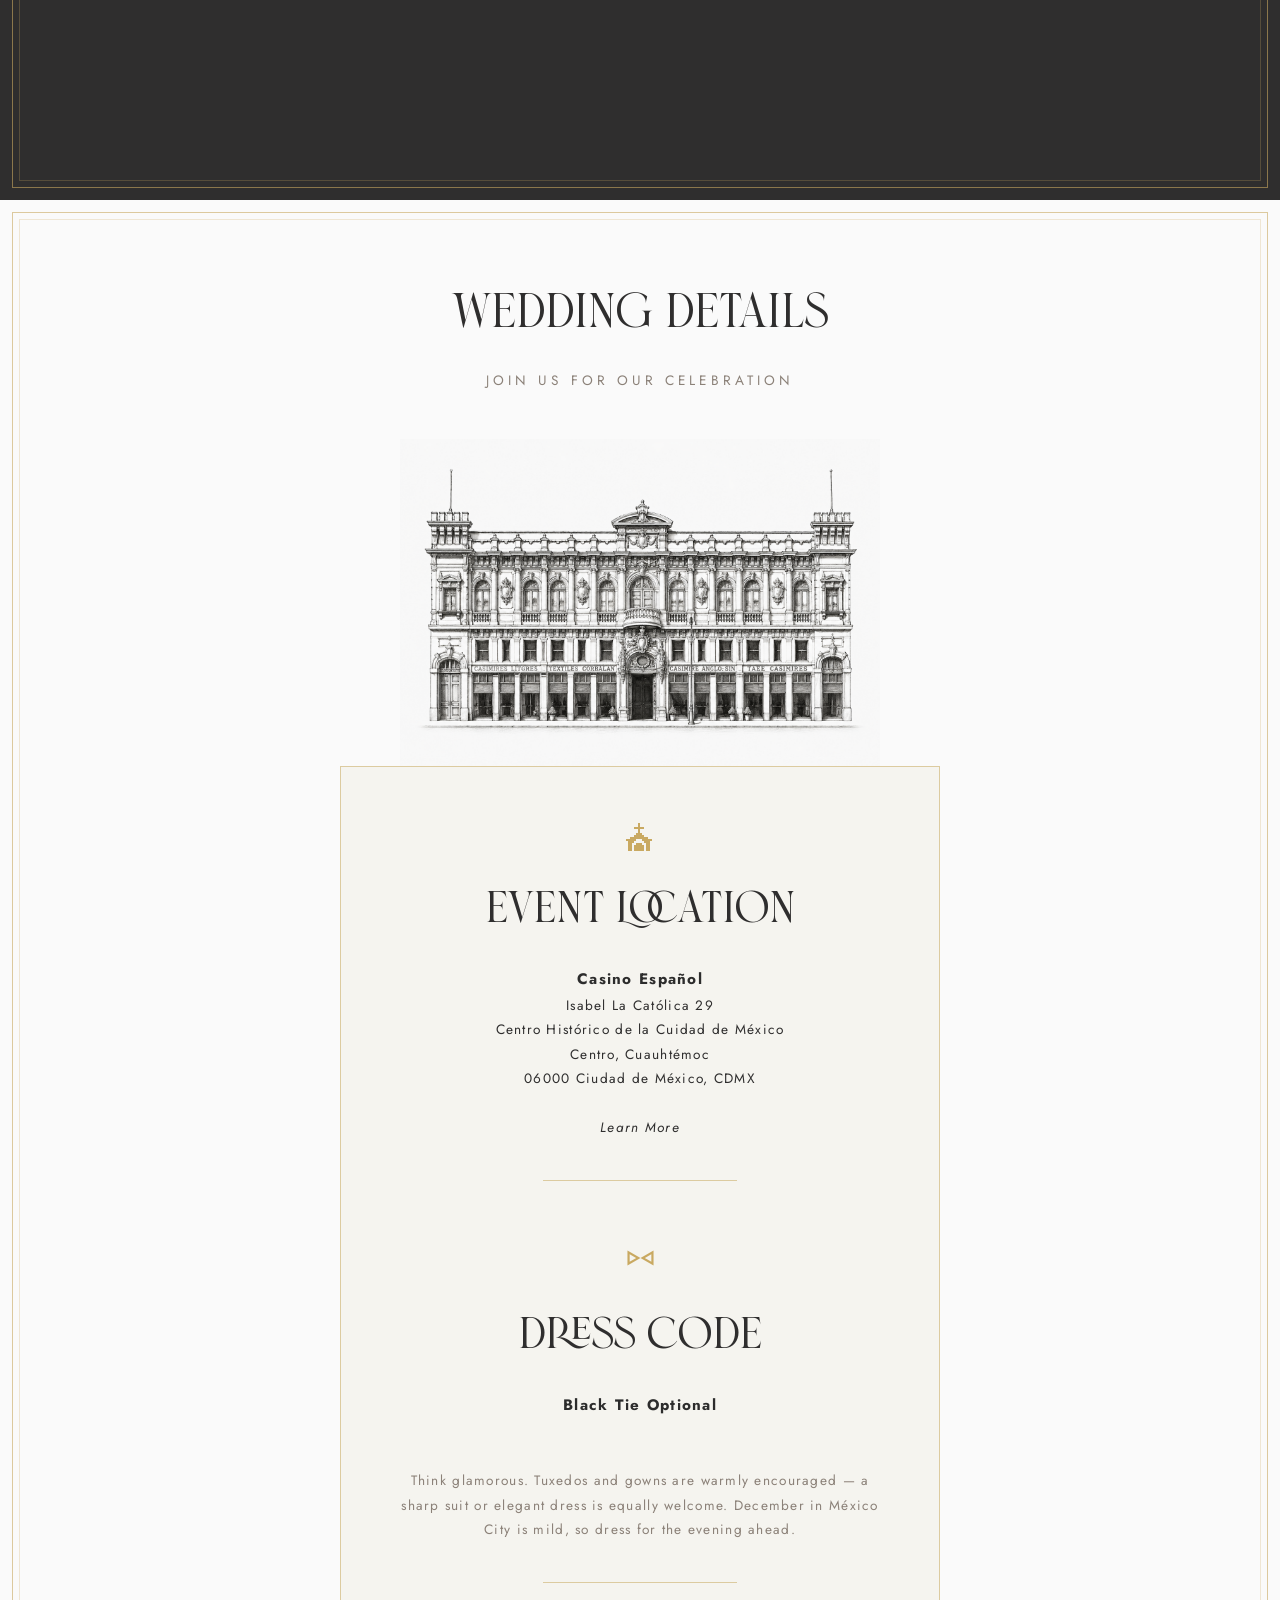
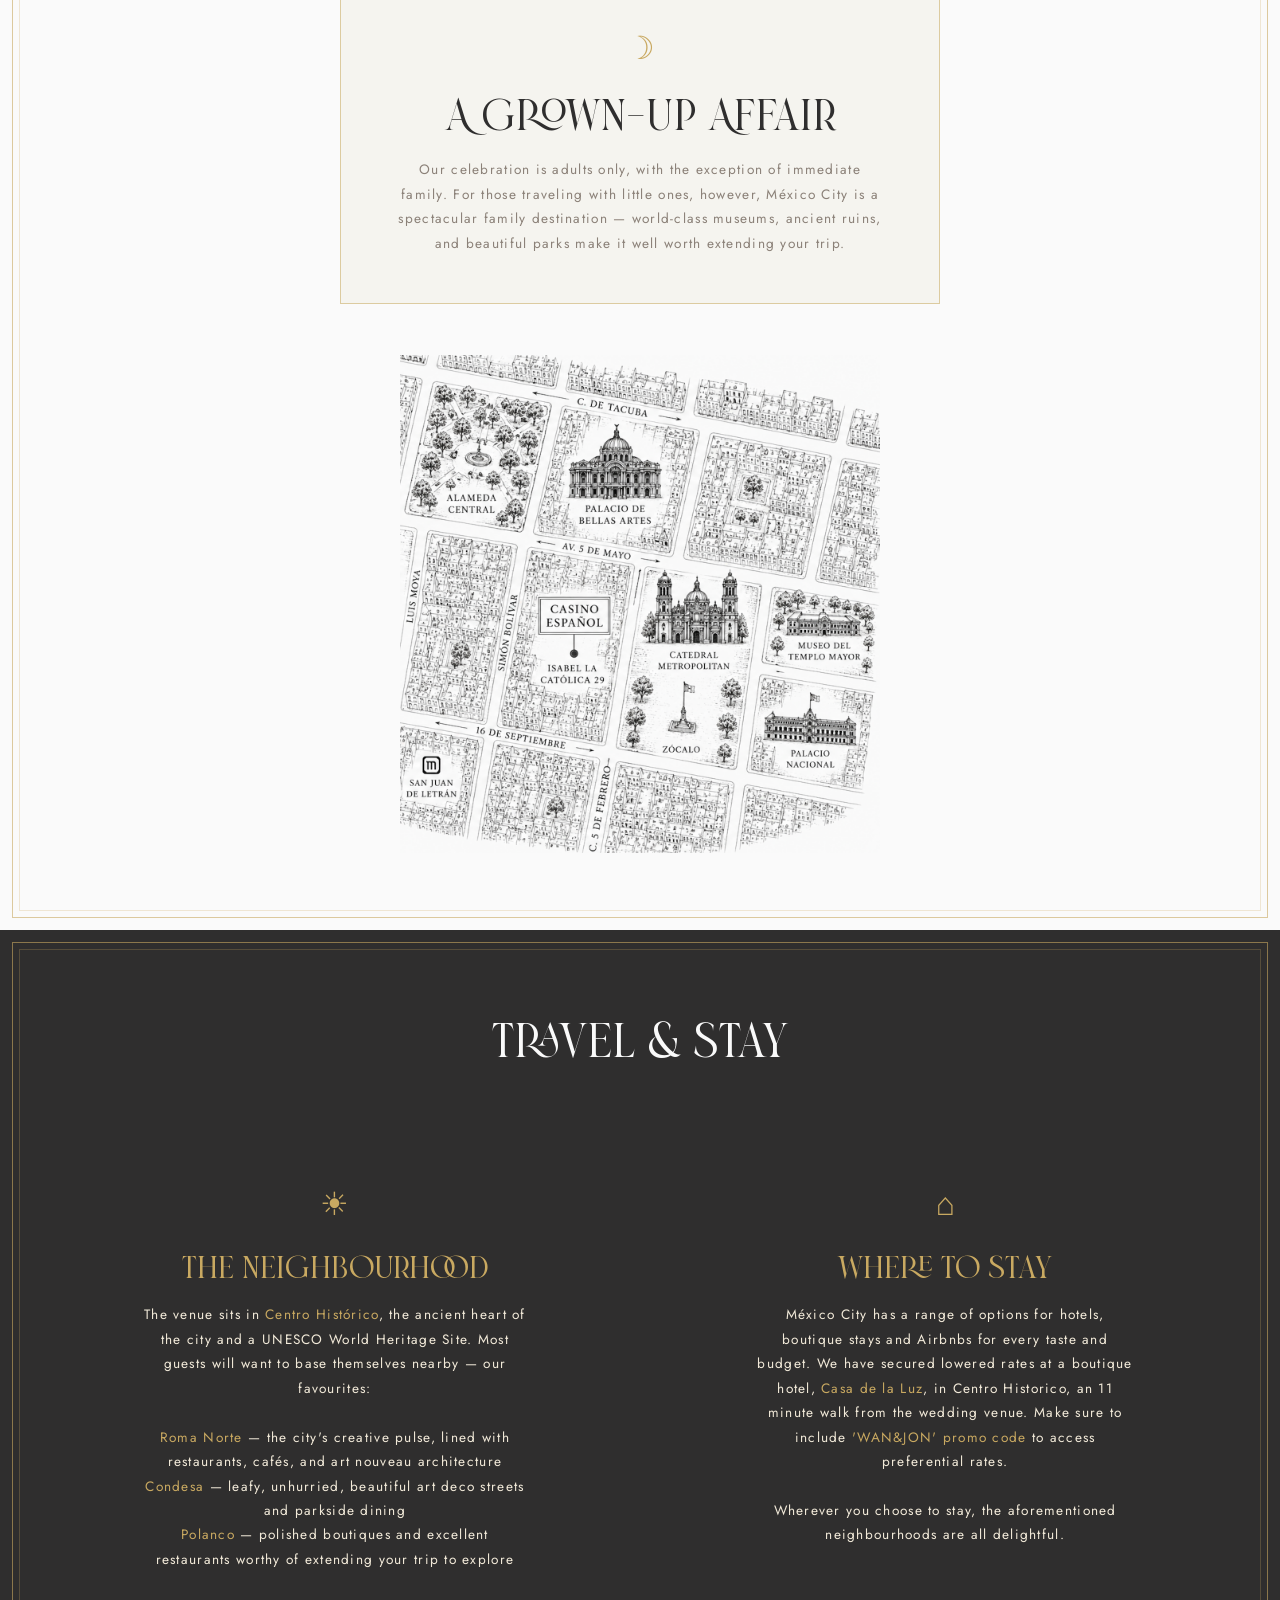
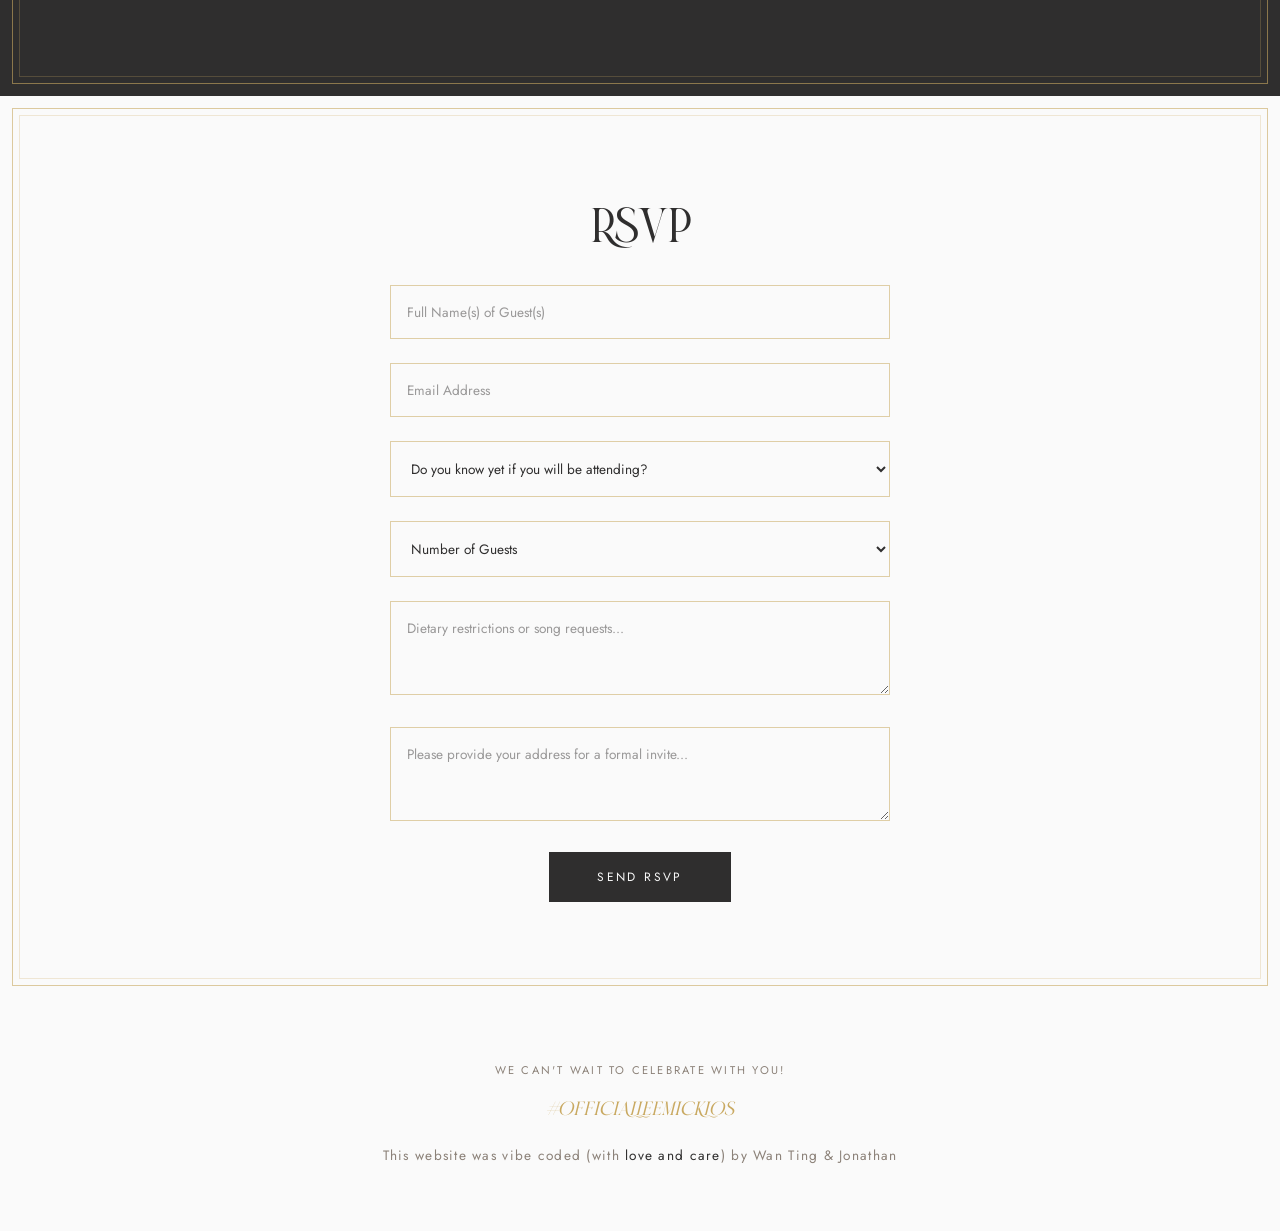
==== commit 582e7c73: "travel section" ====
--- a/index.html
+++ b/index.html
@@ -216,8 +216,8 @@
   </section>
 
   <!-- Travel & Stay -->
-  <section id="travel">
-    <span class="section-numeral fade-in" aria-hidden="true"> </span>
+  <section class="dark-section" id="travel">
+<!--    <span class="section-numeral fade-in" aria-hidden="true"> </span>-->
     <h2 class="section-title fade-in">Travel & Stay</h2>
     <p class="section-subtitle fade-in"> </p>
     <div class="section-split fade-in">
--- a/css/style.css
+++ b/css/style.css
@@ -701,8 +701,8 @@
 section#travel {
   background-color: var(--soft-black);
   box-shadow: none;
-  padding-top: 10vw;
-  padding-bottom: 10vw;
+  padding-top: 6vw;
+  padding-bottom: 6vw;
   padding-left: 8vw;
   padding-right: 8vw;
 }
@@ -793,7 +793,8 @@
   display: flex;
   align-items: flex-start;
   justify-content: center;
-  min-height: 420px;
+  /*min-height: 420px;*/
+  min-height: 0;
 }
 
 /* Gold typography for the dark-on-dark panels */
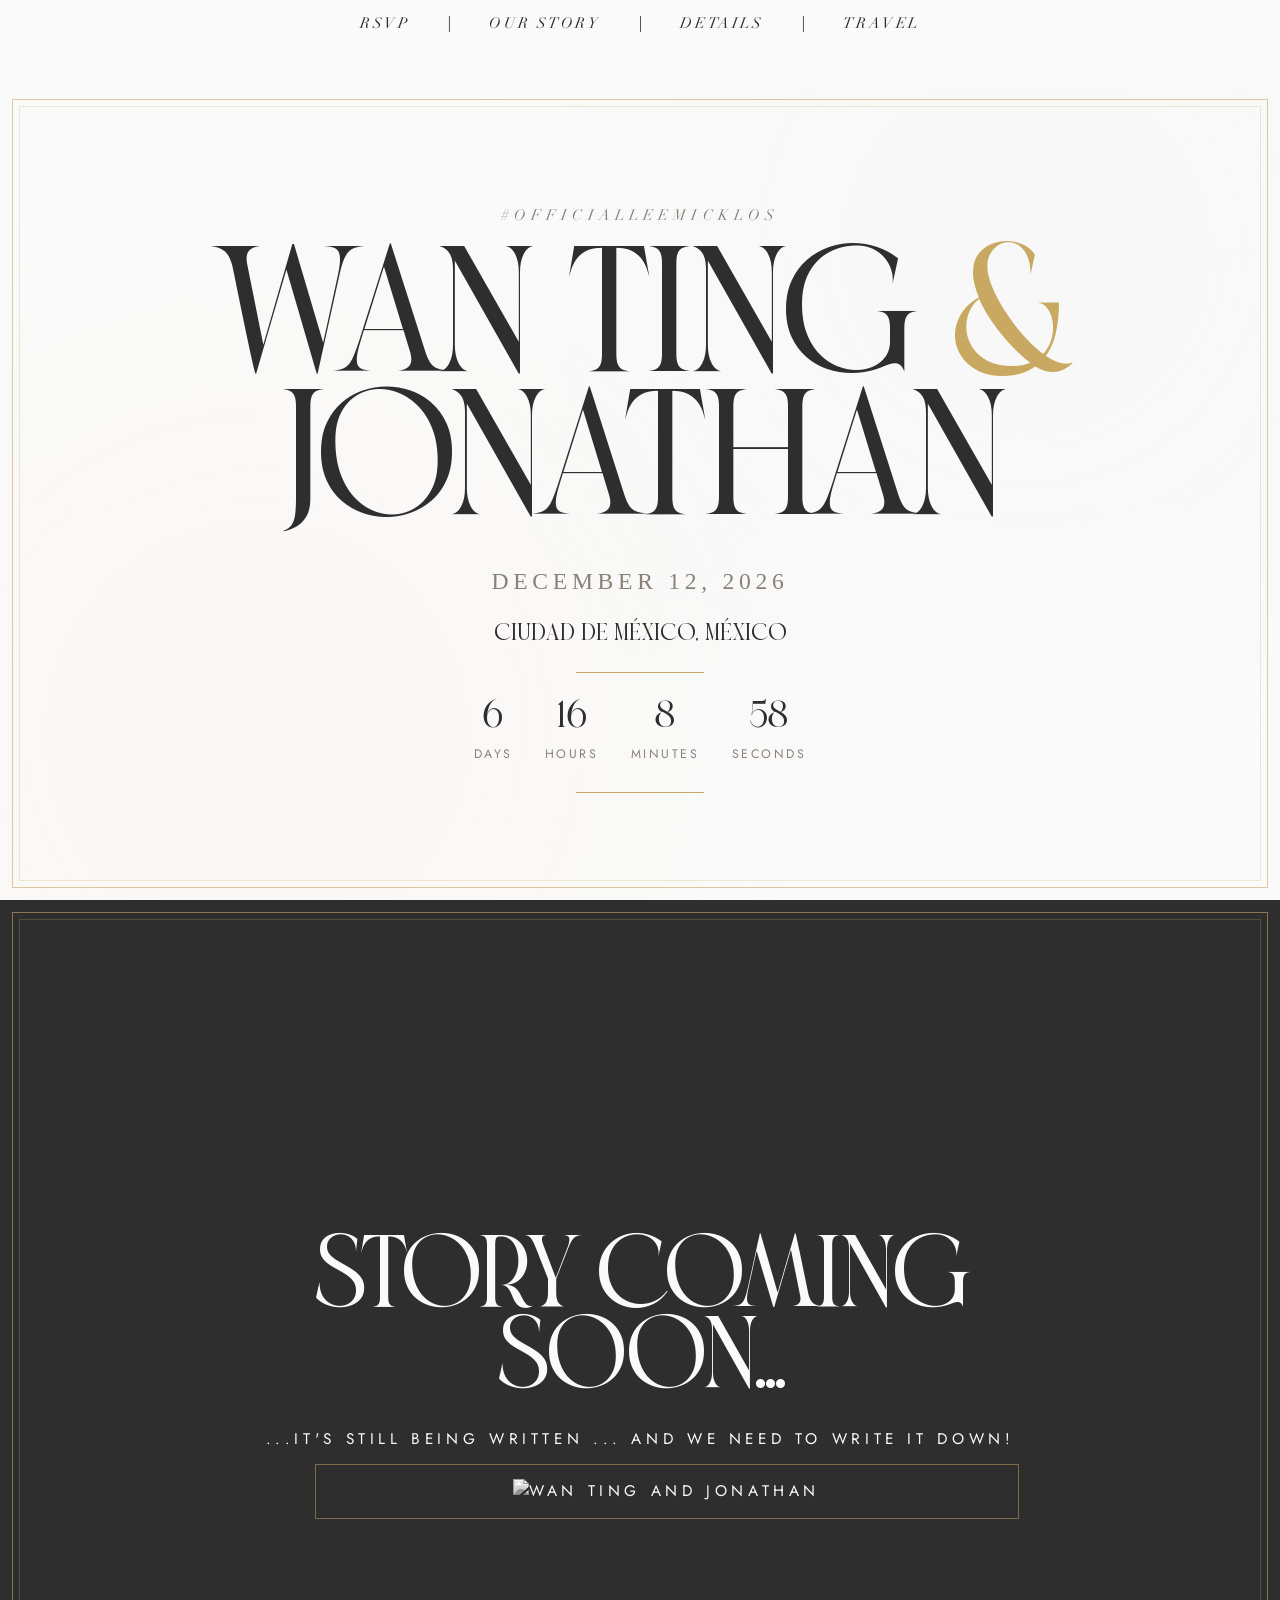
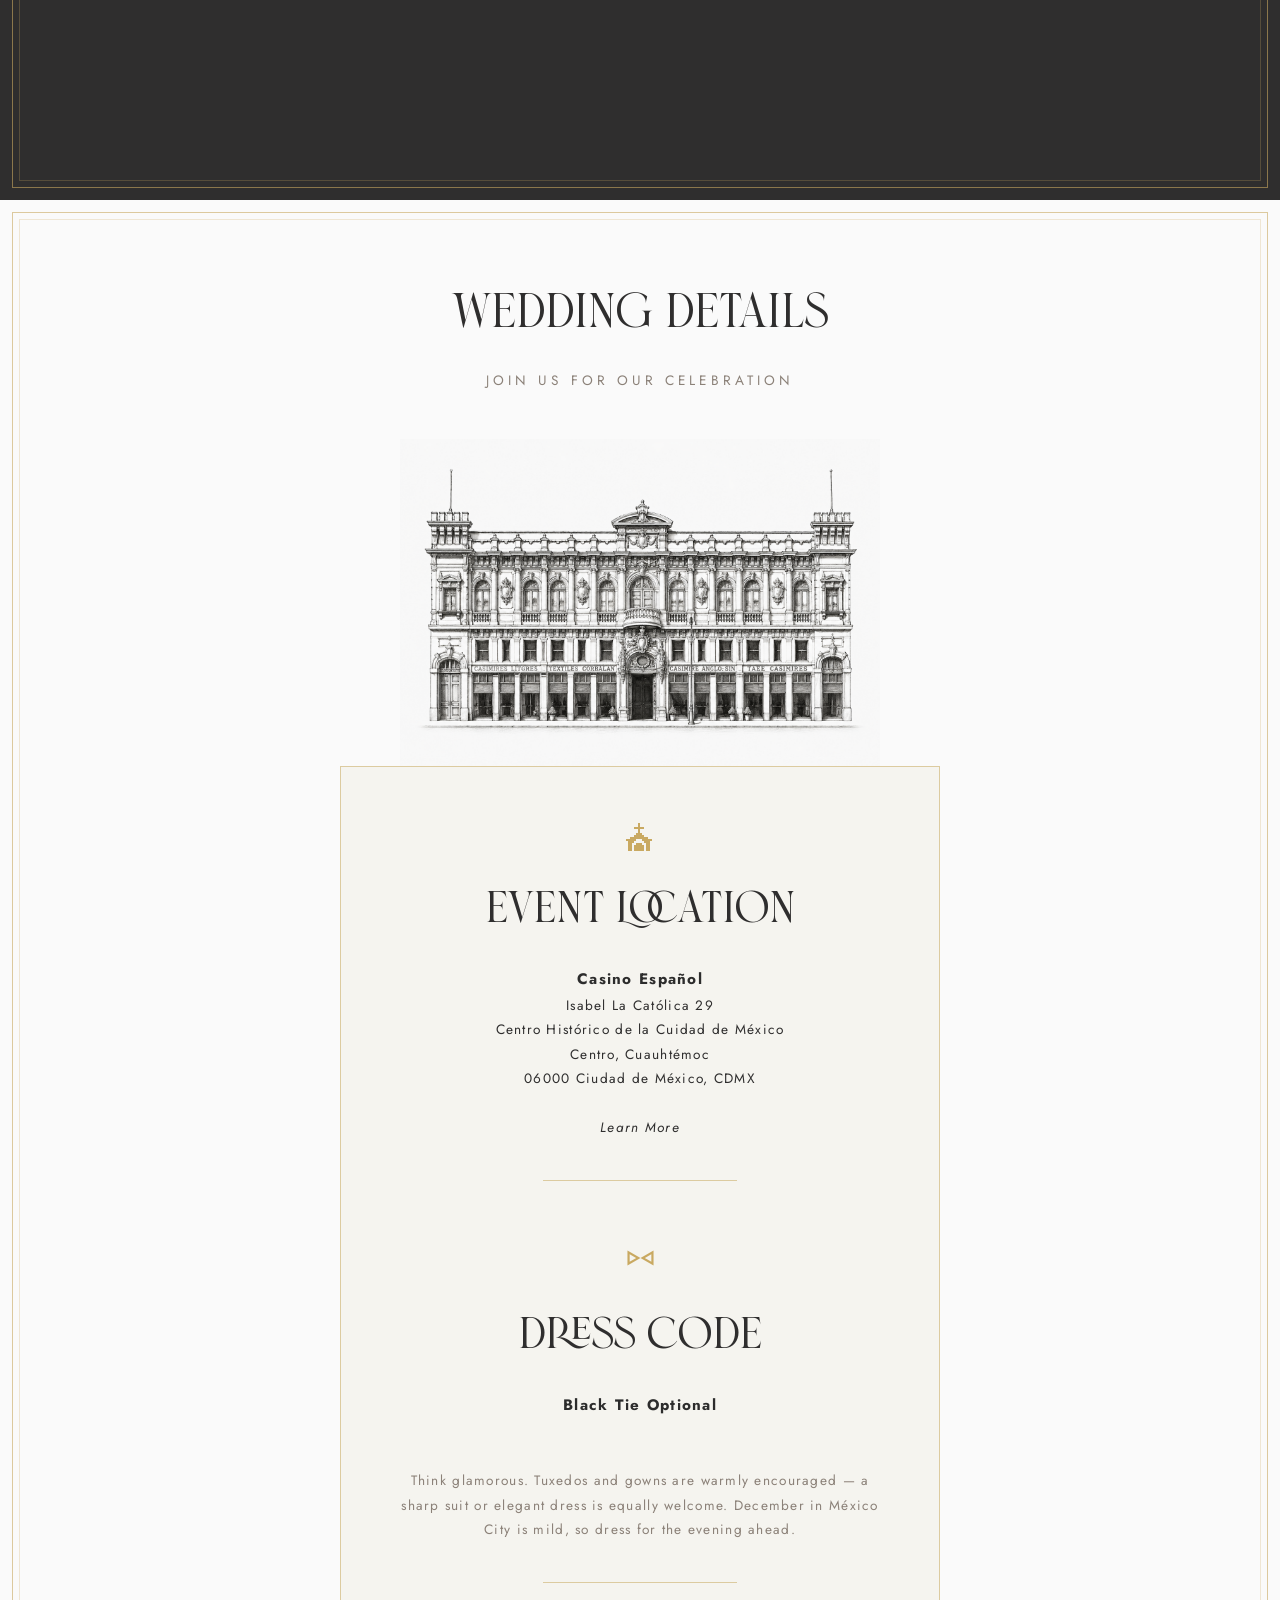
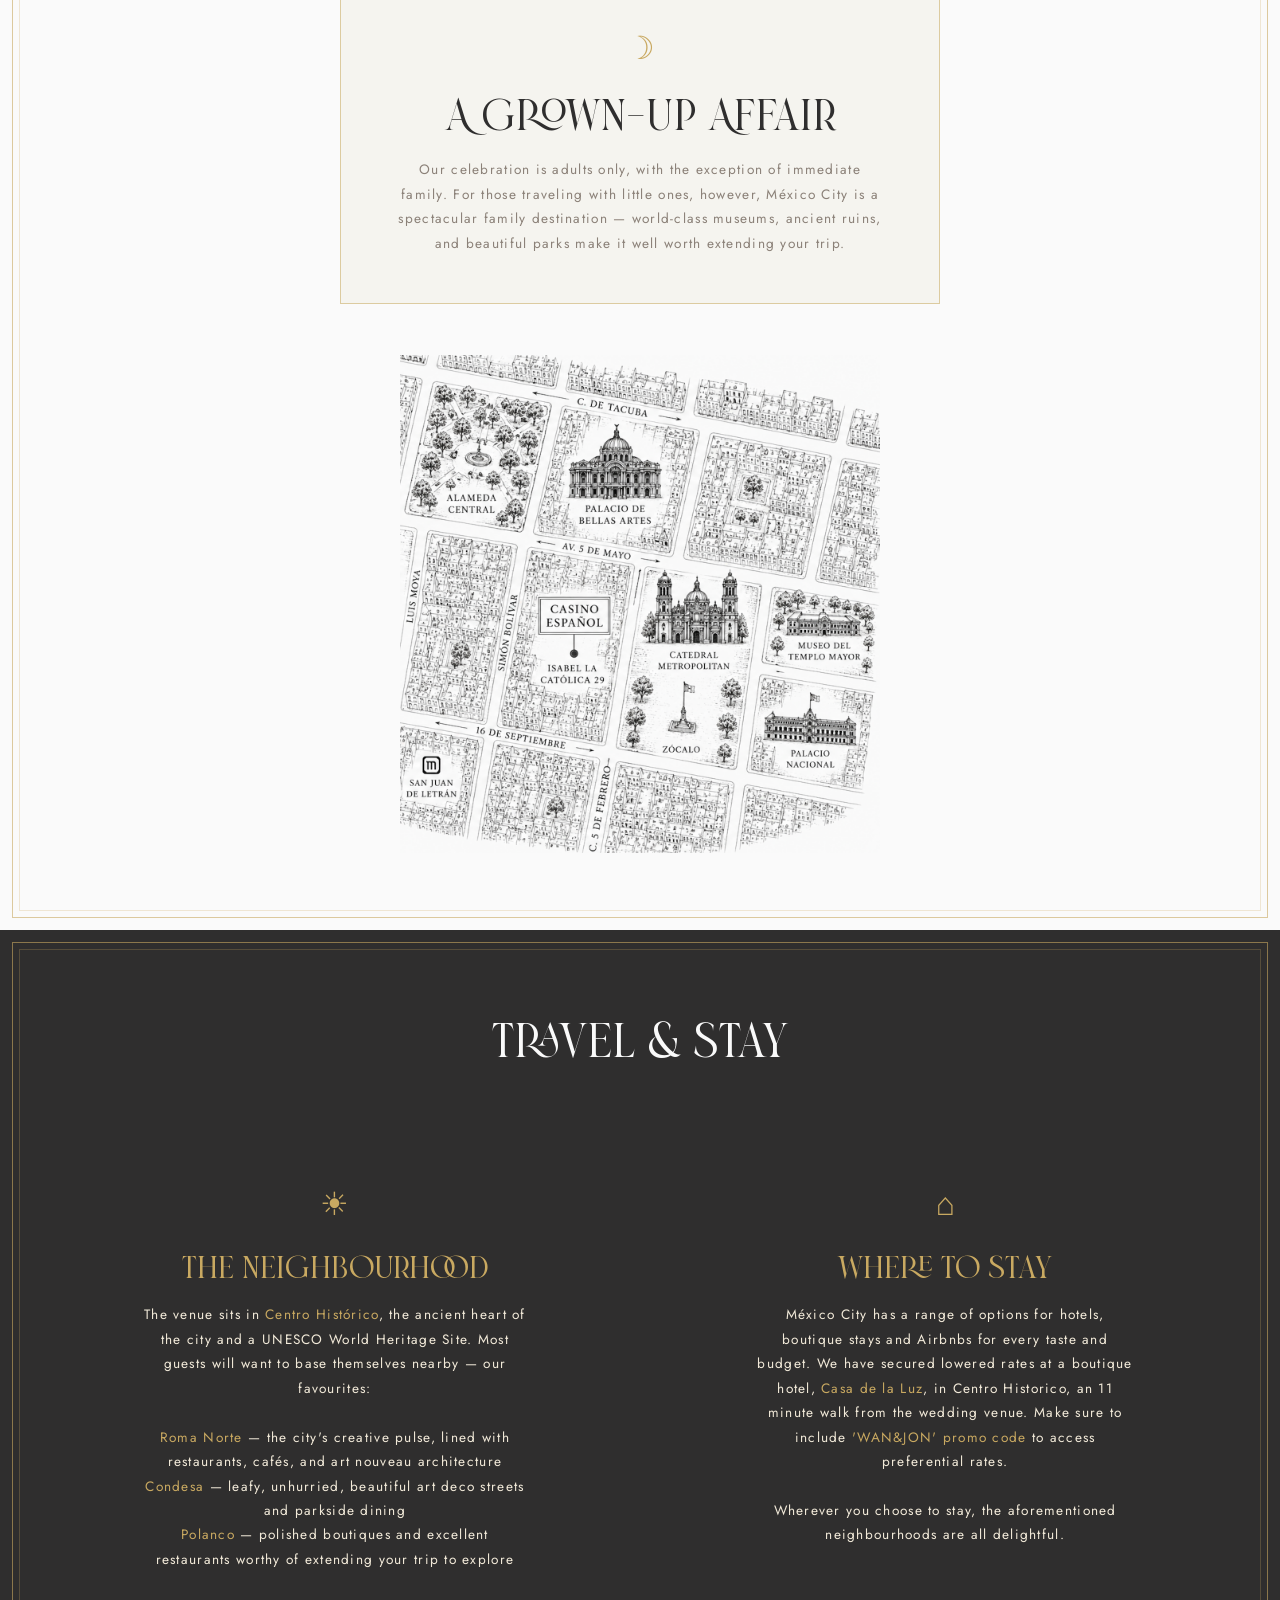
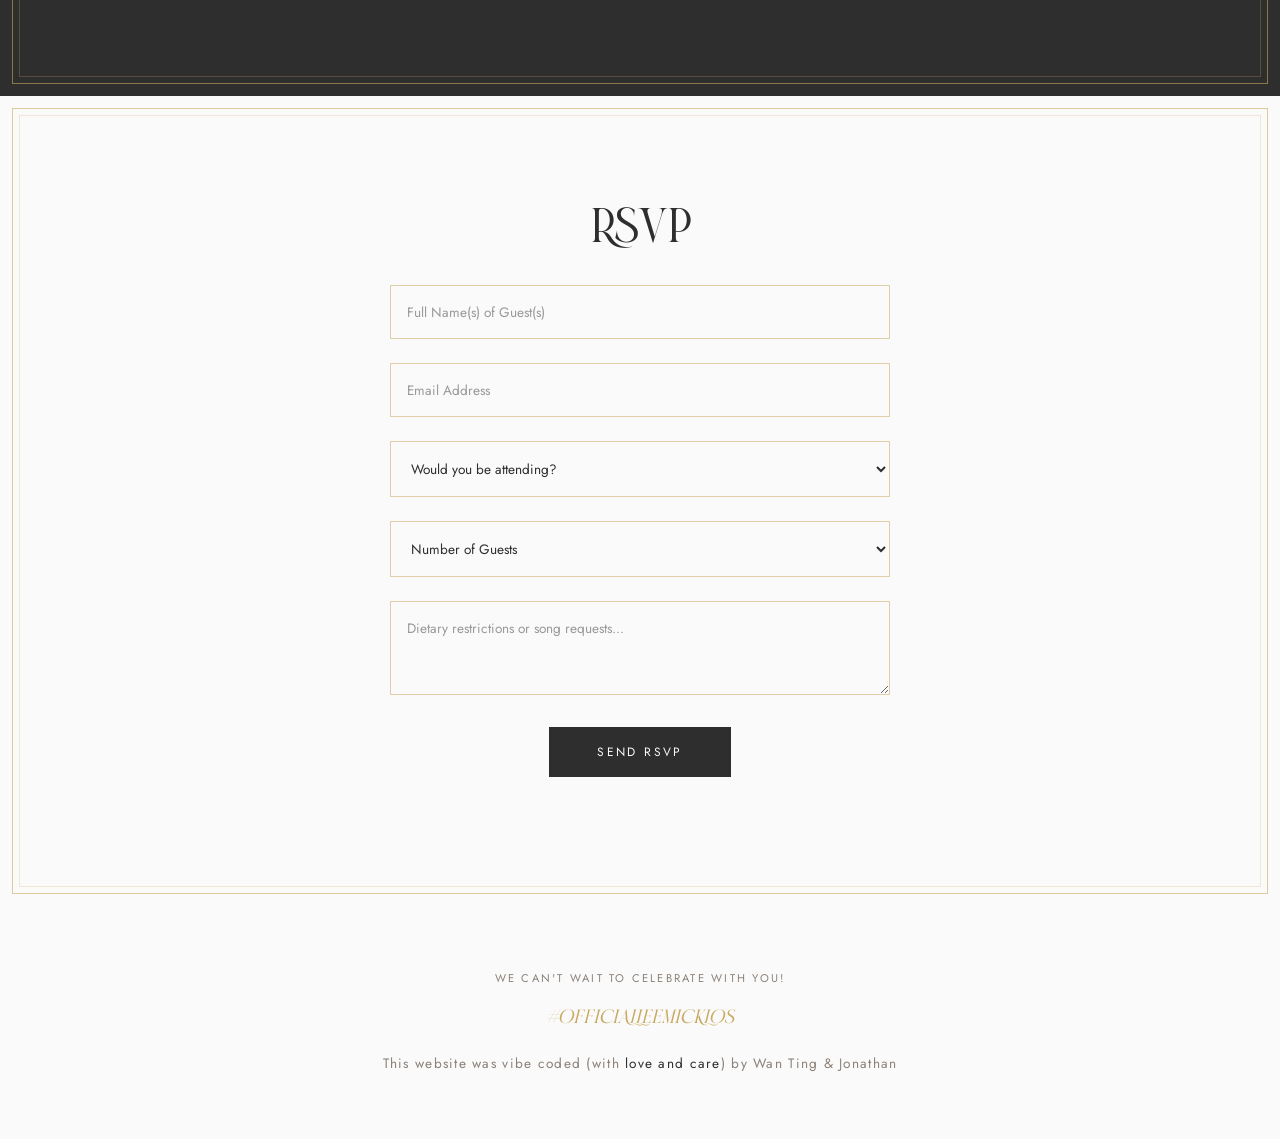
==== commit 22a65fdc: "update rsvp" ====
--- a/index.html
+++ b/index.html
@@ -371,9 +371,9 @@
       </div>
       <div class="form-group">
         <select name="entry.877086558" required>
-          <option value="">Do you know yet if you will be attending?</option>
+          <option value="">Would you be attending?</option>
           <option value="Yes">Joyfully Accept</option>
-          <option value="Maybe">Can't Decide Either Way Yet</option>
+<!--          <option value="Maybe">Can't Decide Either Way Yet</option>-->
           <option value="No">Regretfully Decline</option>
         </select>
       </div>
@@ -387,9 +387,9 @@
       <div class="form-group">
         <textarea name="entry.1424661284" rows="3" placeholder="Dietary restrictions or song requests..."></textarea>
       </div>
-      <div class="form-group">
-        <textarea name="entry.809552943" rows="3" placeholder="Please provide your address for a formal invite..."></textarea>
-      </div>
+<!--      <div class="form-group">-->
+<!--        <textarea name="entry.809552943" rows="3" placeholder="Please provide your address for a formal invite..."></textarea>-->
+<!--      </div>-->
       <button type="submit" class="submit-btn">Send RSVP</button>
     </form>
     <div id="thank-you" style="display:none; text-align:center;">
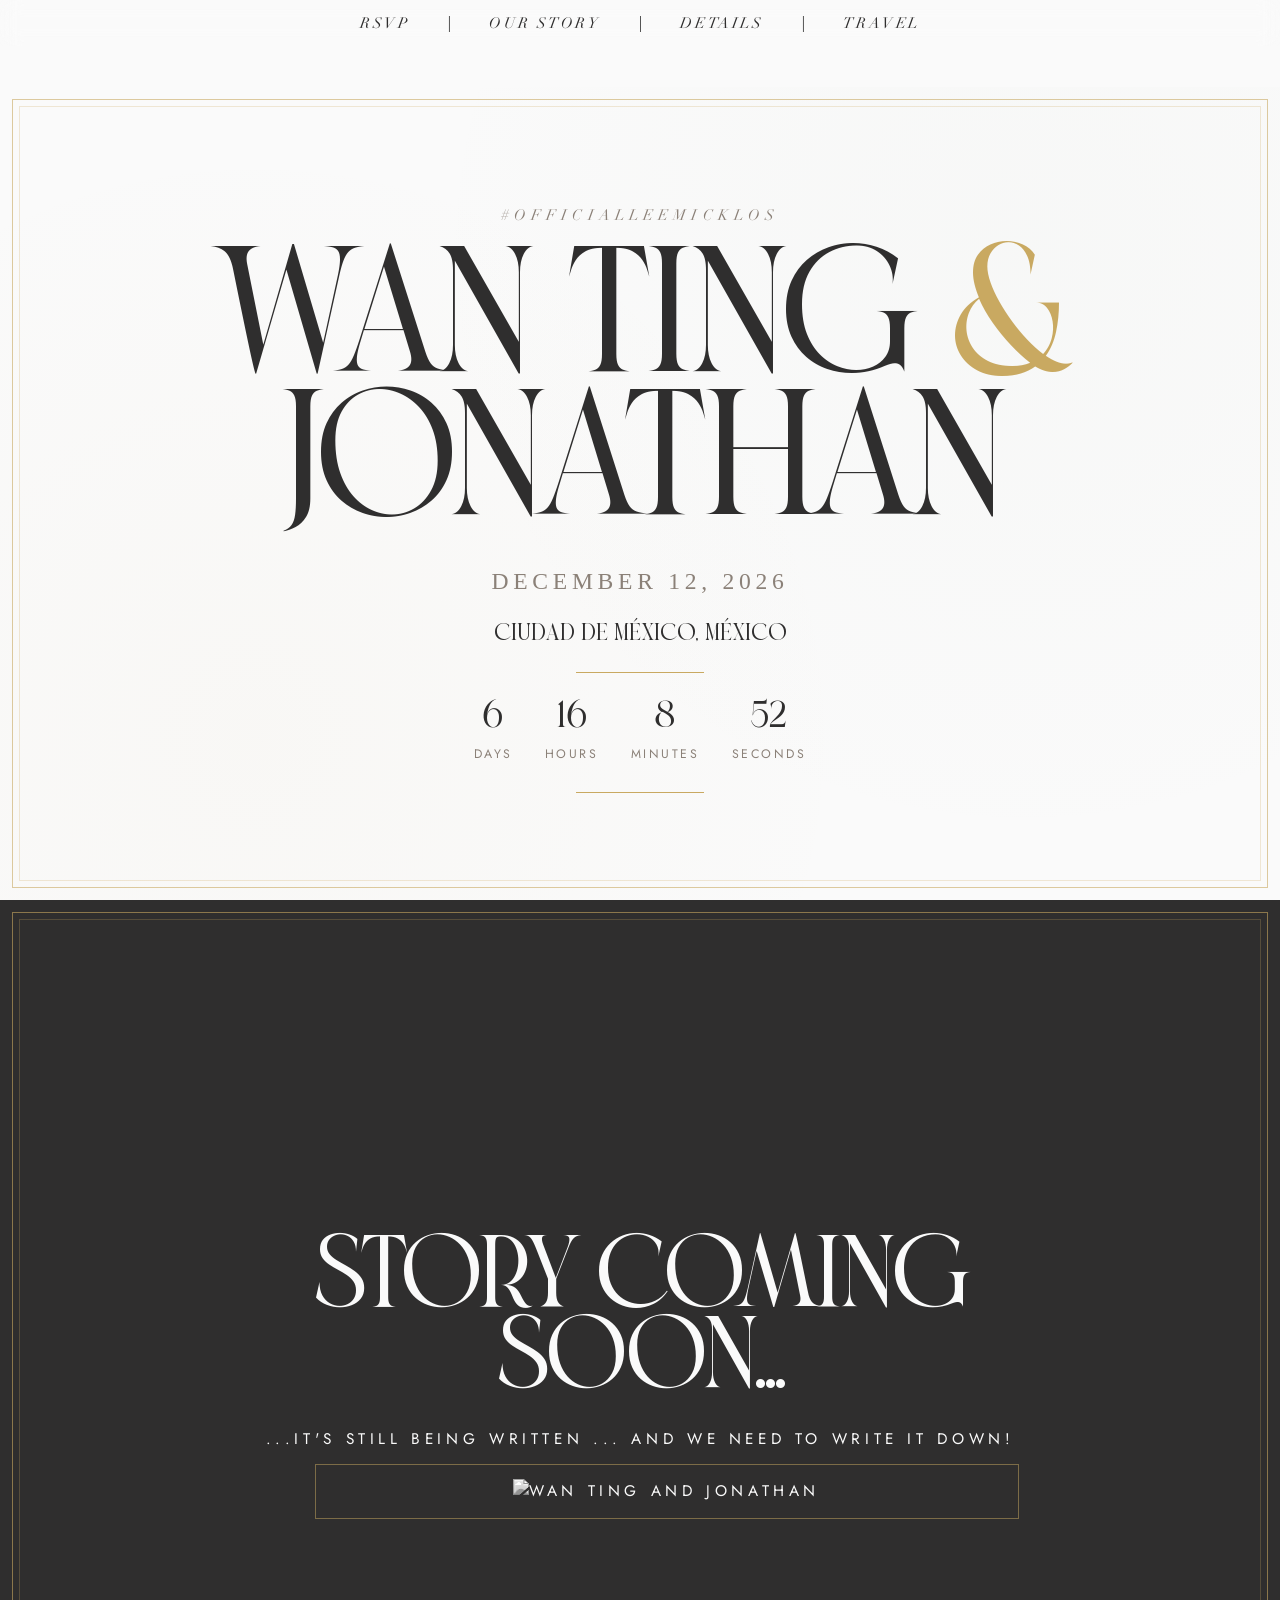
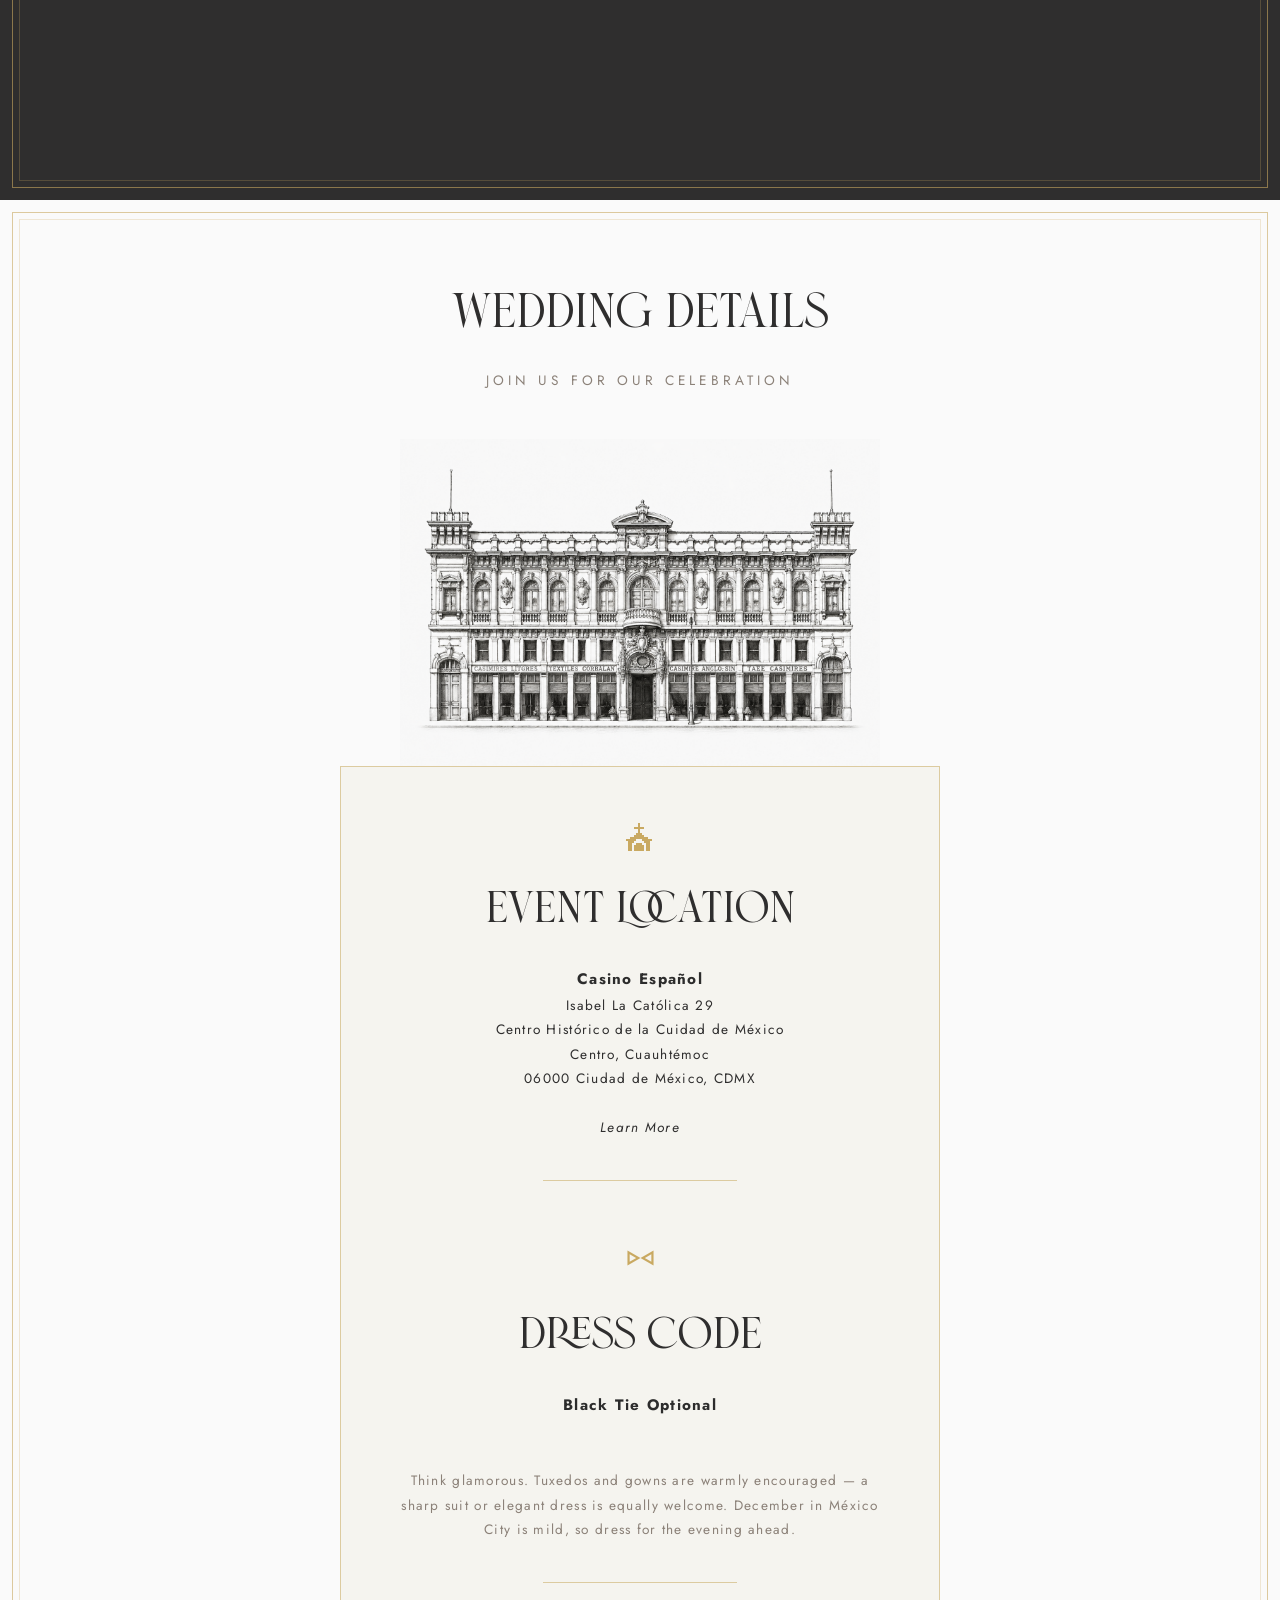
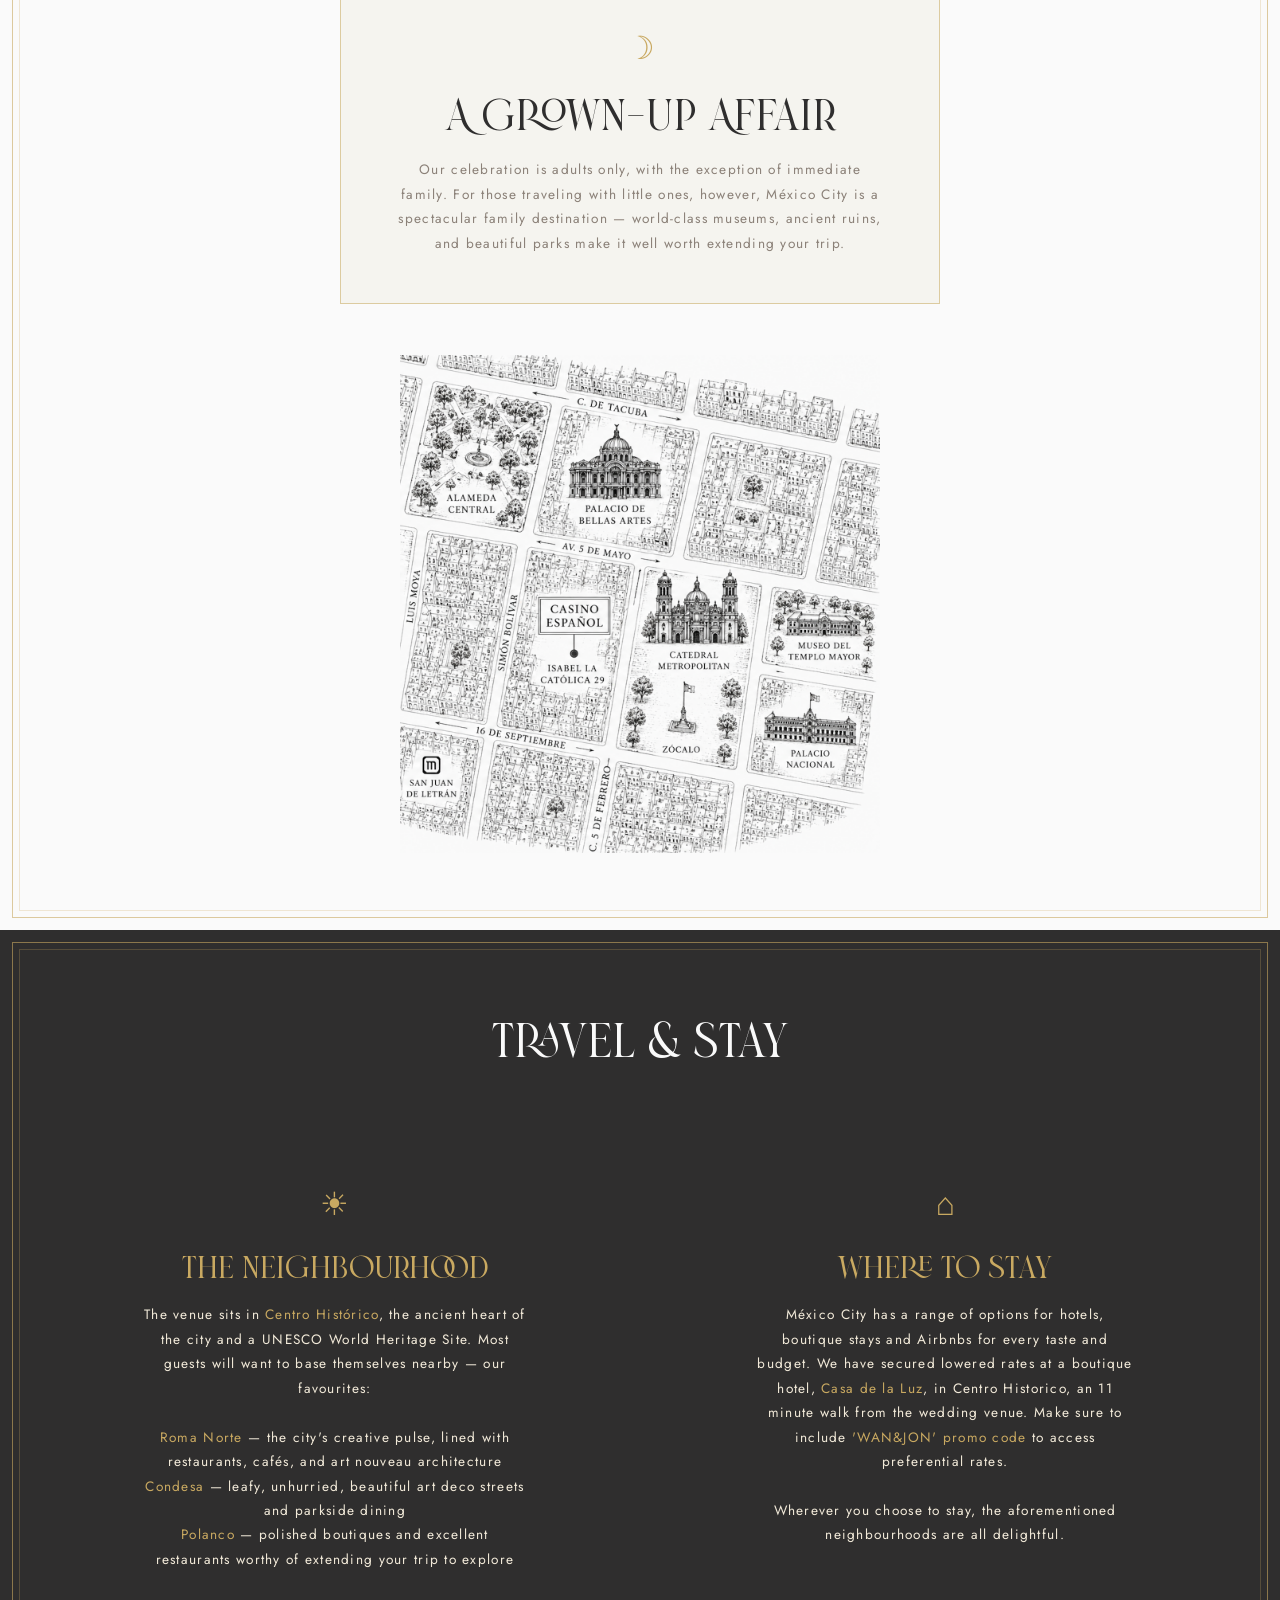
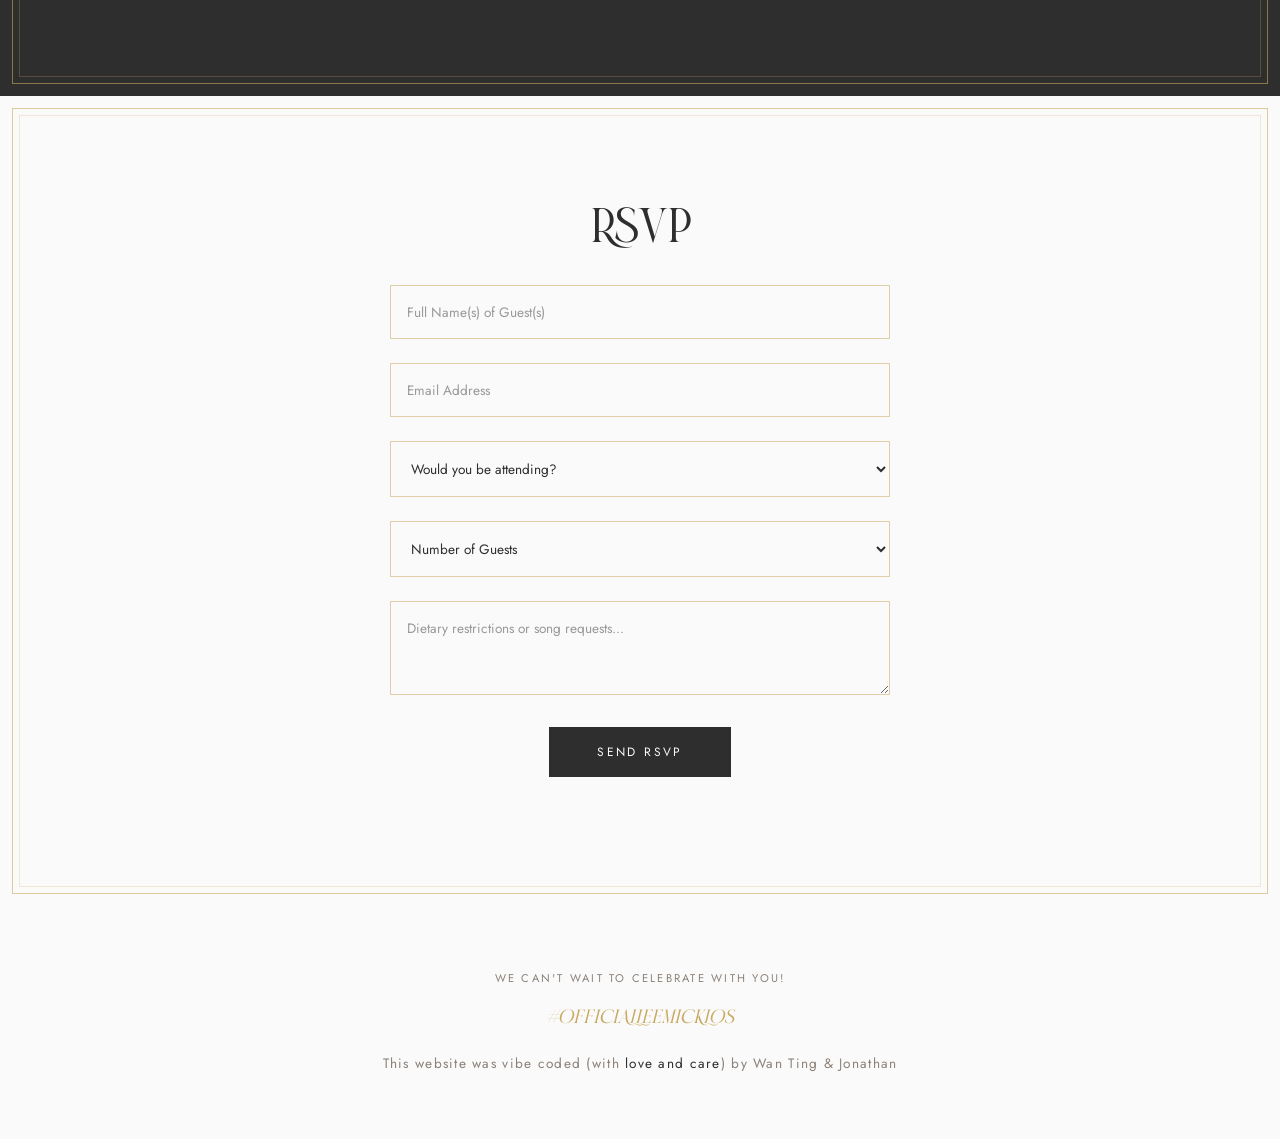
==== commit bcfb54b6: "no index" ====
--- a/index.html
+++ b/index.html
@@ -3,6 +3,7 @@
 <head>
   <meta charset="UTF-8">
   <meta name="viewport" content="width=device-width, initial-scale=1.0">
+  <meta name="robots" content="noindex, nofollow" />
   <title>Wan Ting & Jonathan - December 12, 2026</title>
   
   <!-- Fonts -->
